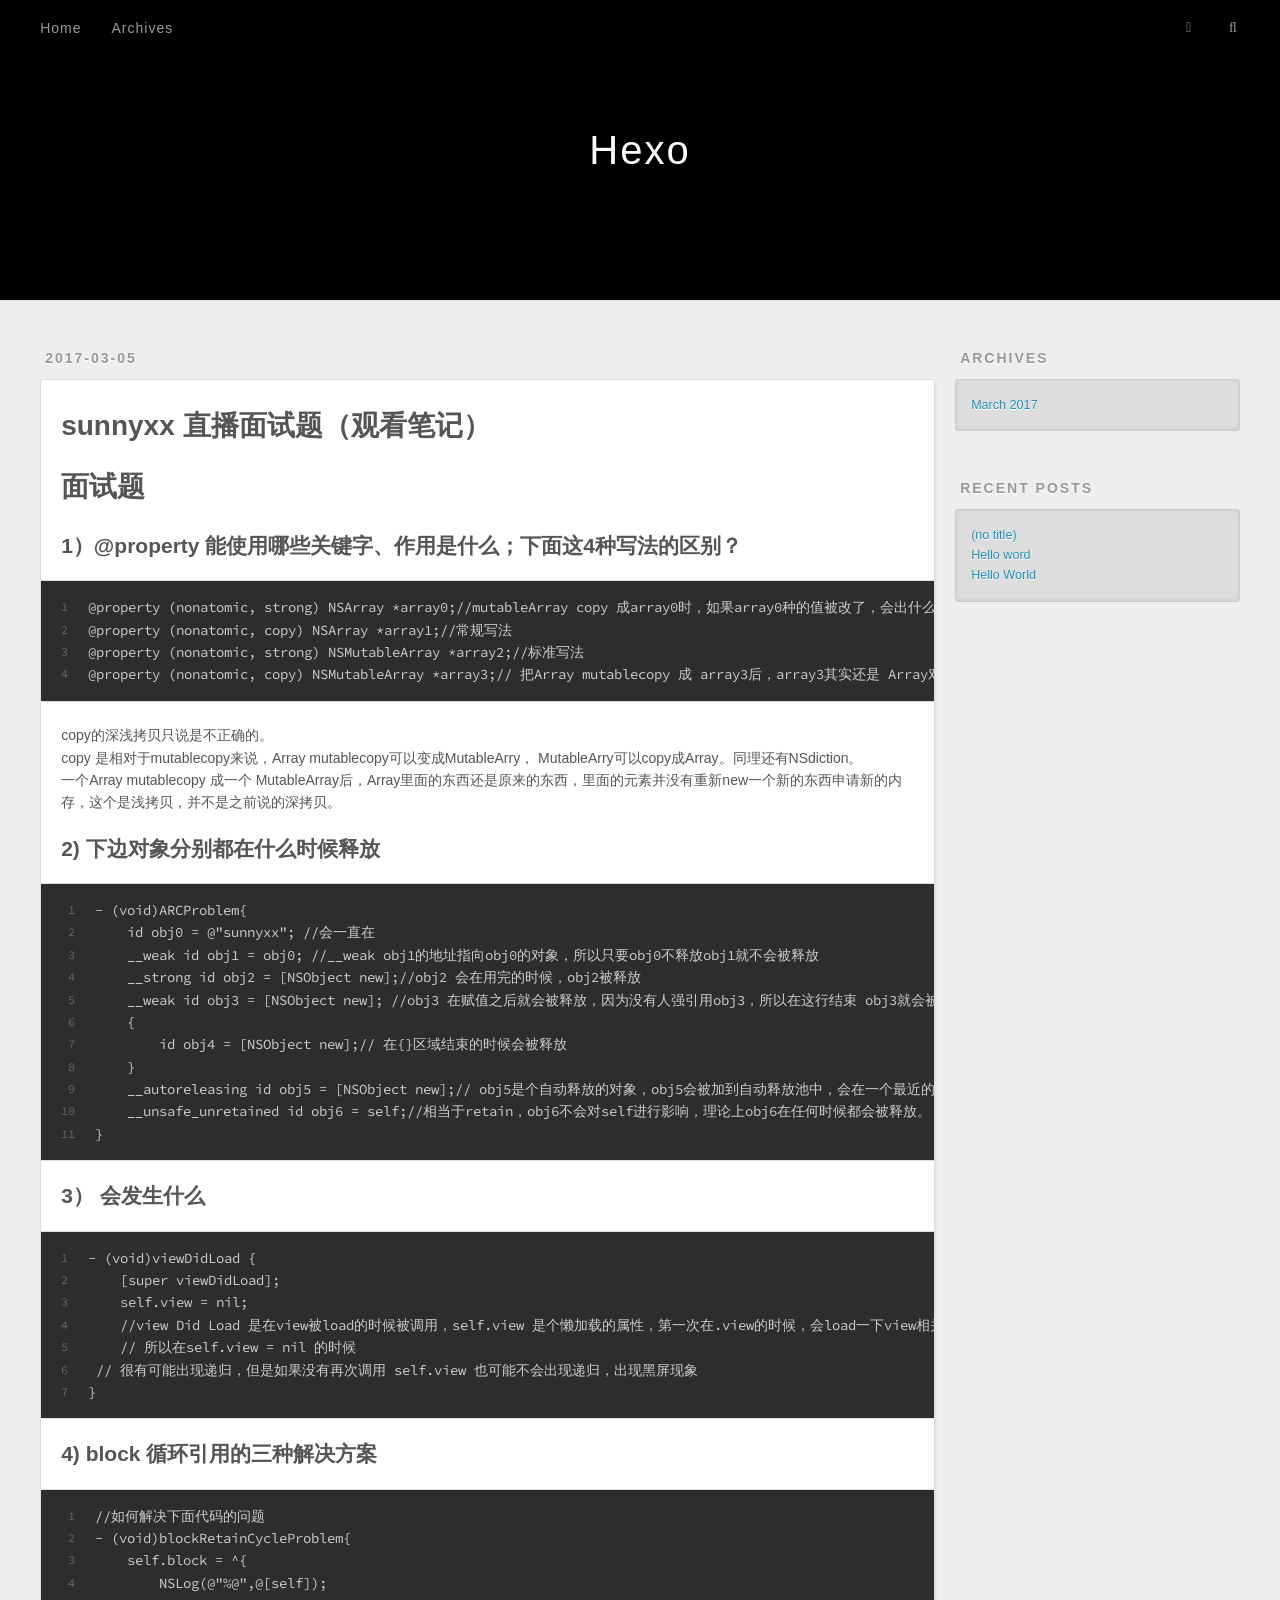
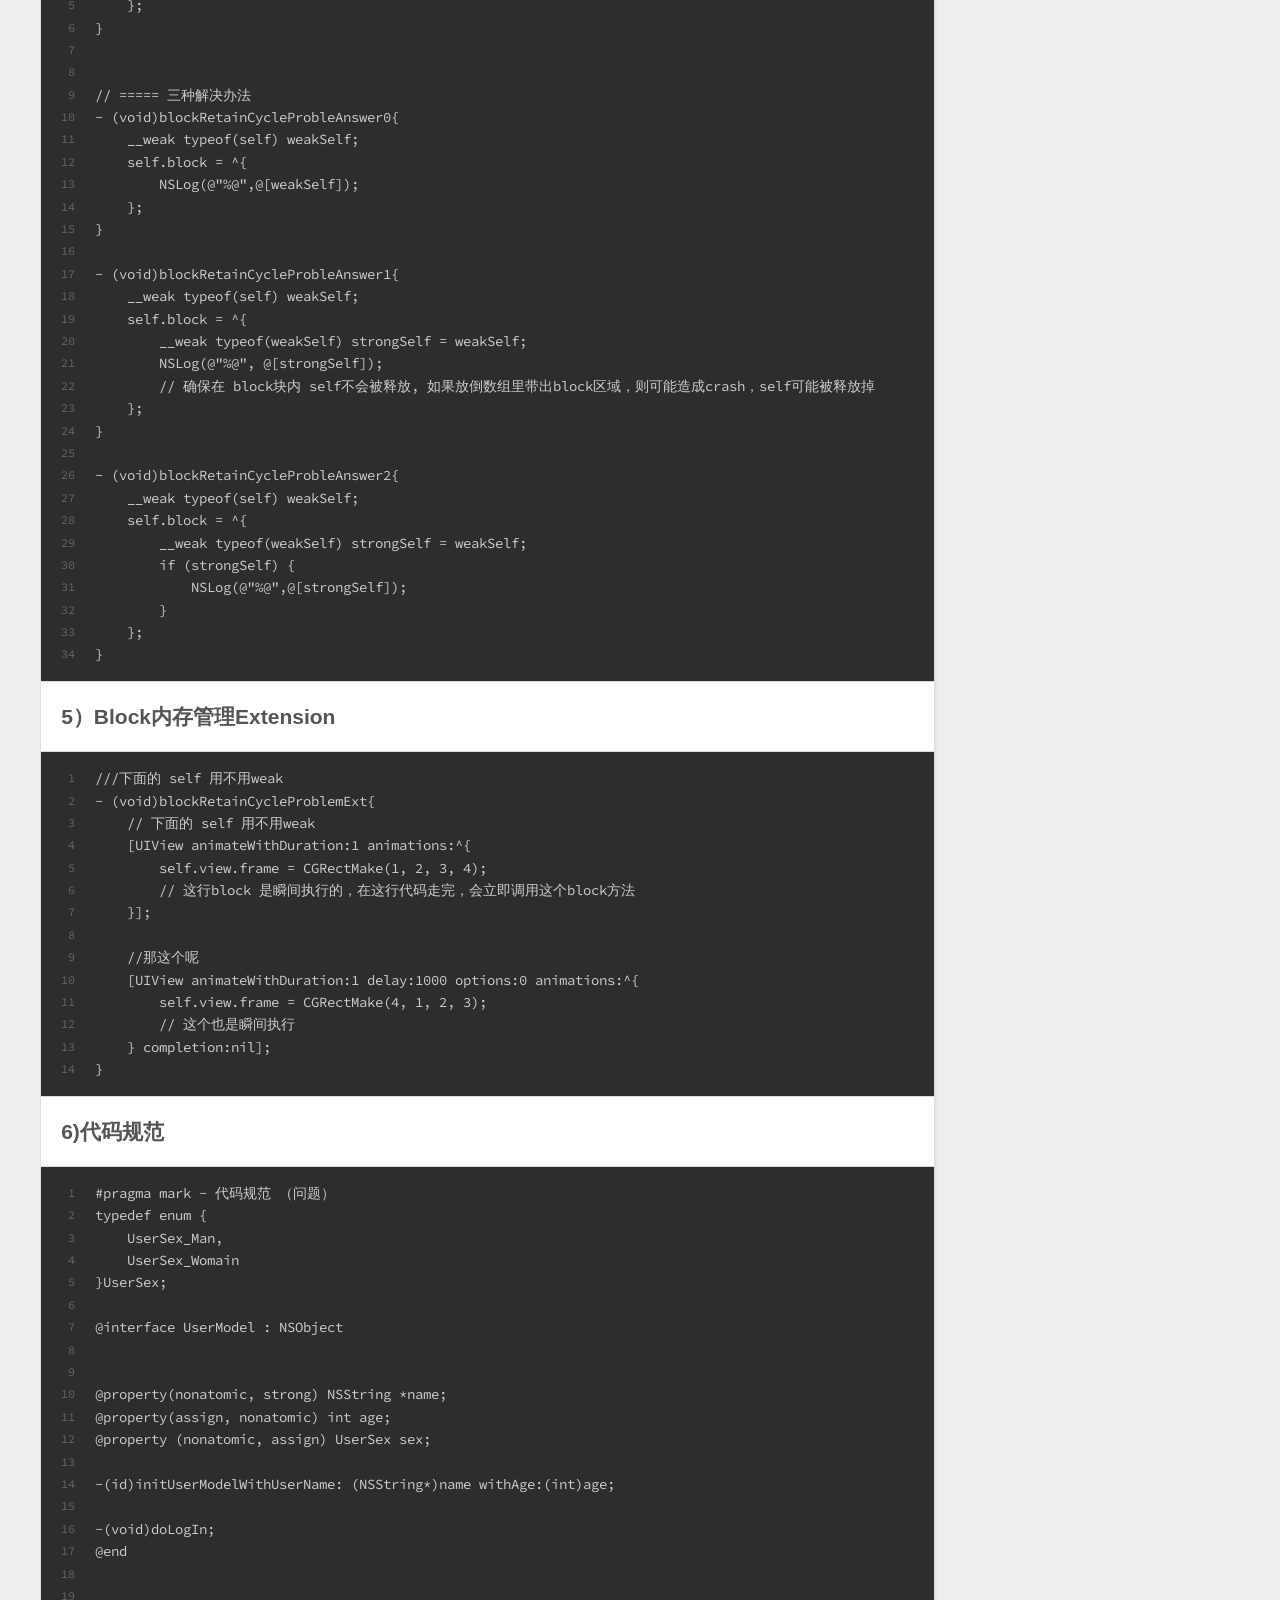
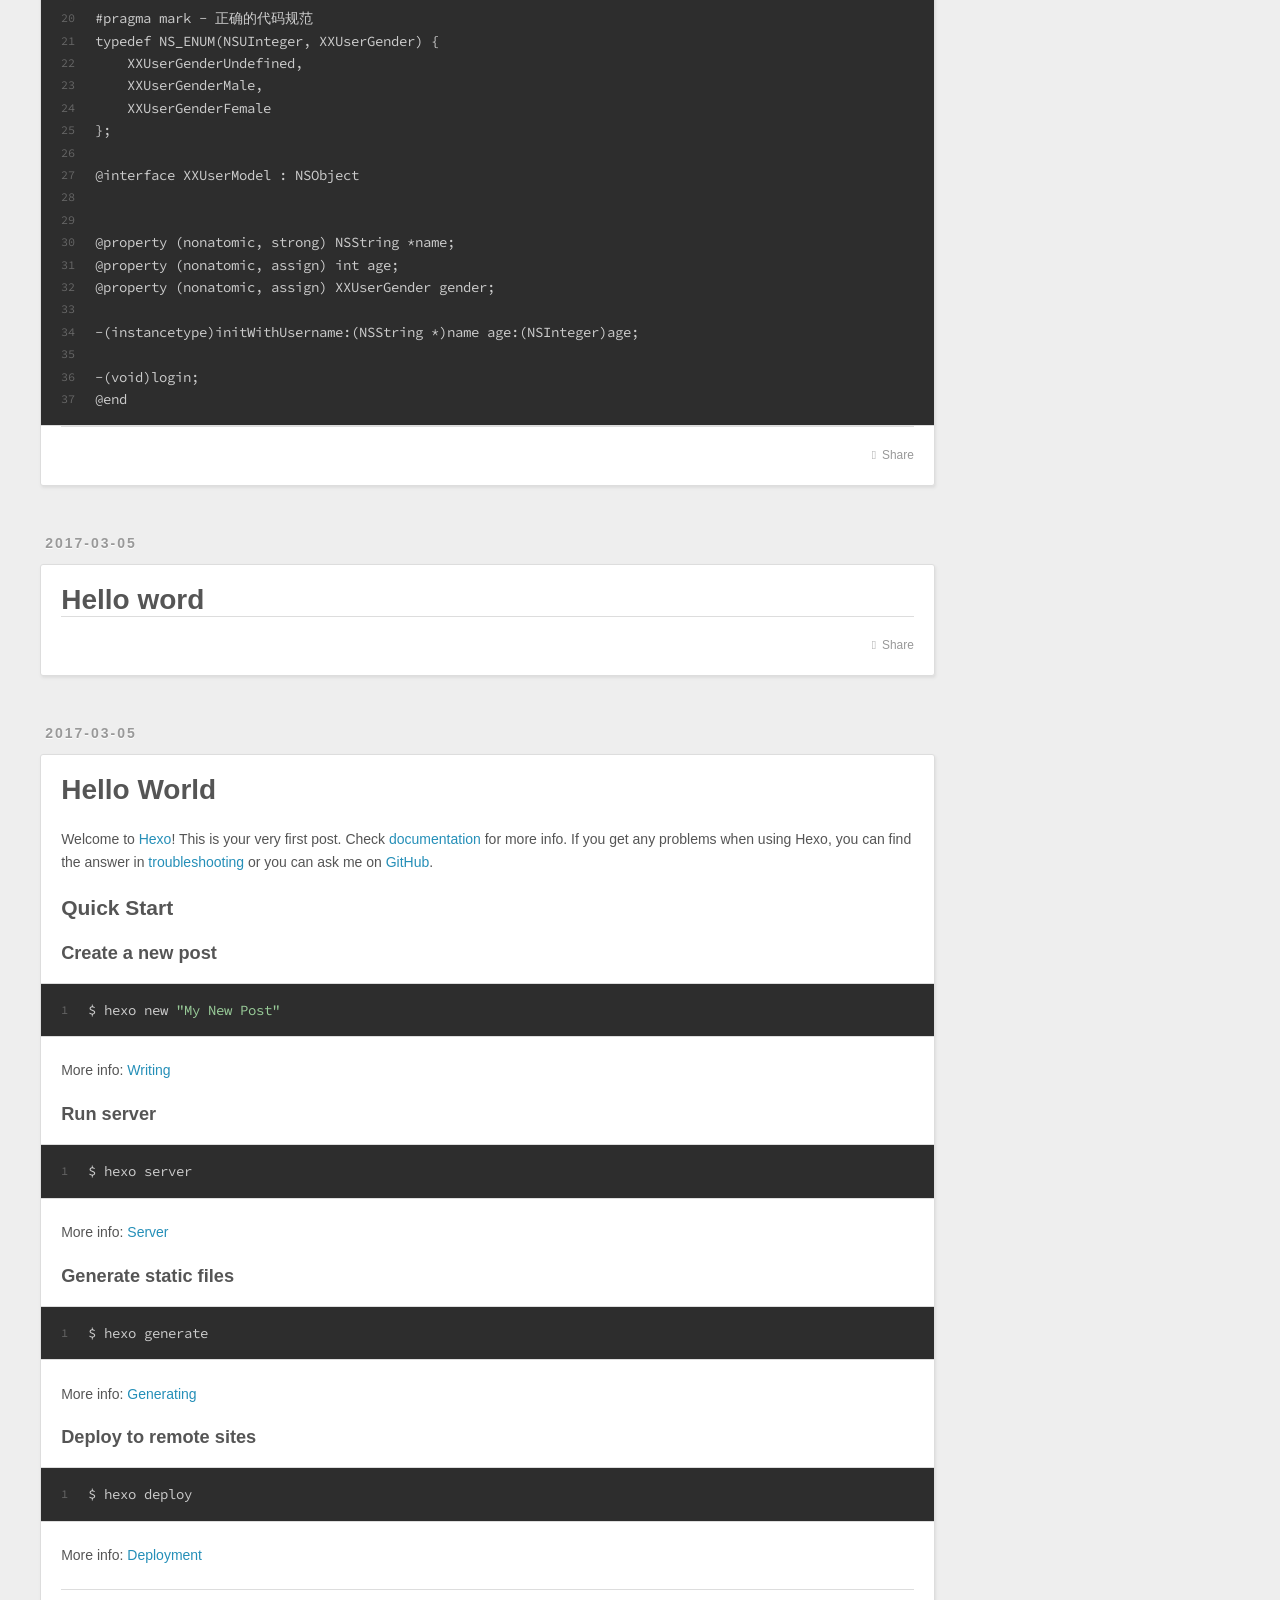
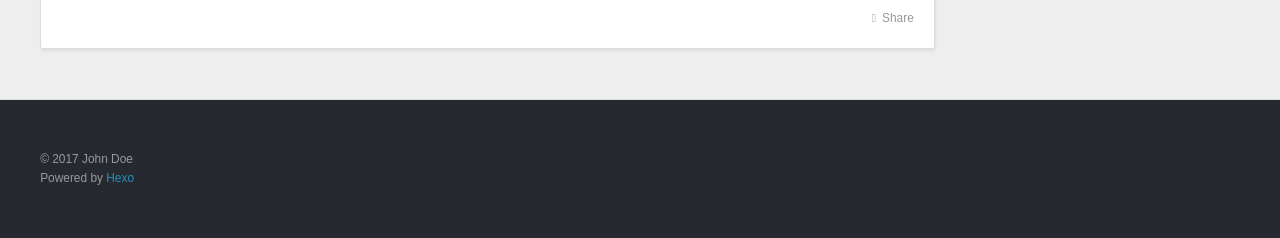
==== index.html @ 3d2cdc08 "Site updated: 2017-03-05 16:49:18" ====
<!DOCTYPE html>
<html>
<head>
  <meta charset="utf-8">
  
  <title>Hexo</title>
  <meta name="viewport" content="width=device-width, initial-scale=1, maximum-scale=1">
  <meta property="og:type" content="website">
<meta property="og:title" content="Hexo">
<meta property="og:url" content="http://yoursite.com/index.html">
<meta property="og:site_name" content="Hexo">
<meta name="twitter:card" content="summary">
<meta name="twitter:title" content="Hexo">
  
    <link rel="alternate" href="/atom.xml" title="Hexo" type="application/atom+xml">
  
  
    <link rel="icon" href="/favicon.png">
  
  
    <link href="//fonts.googleapis.com/css?family=Source+Code+Pro" rel="stylesheet" type="text/css">
  
  <link rel="stylesheet" href="/css/style.css">
  

</head>

<body>
  <div id="container">
    <div id="wrap">
      <header id="header">
  <div id="banner"></div>
  <div id="header-outer" class="outer">
    <div id="header-title" class="inner">
      <h1 id="logo-wrap">
        <a href="/" id="logo">Hexo</a>
      </h1>
      
    </div>
    <div id="header-inner" class="inner">
      <nav id="main-nav">
        <a id="main-nav-toggle" class="nav-icon"></a>
        
          <a class="main-nav-link" href="/">Home</a>
        
          <a class="main-nav-link" href="/archives">Archives</a>
        
      </nav>
      <nav id="sub-nav">
        
          <a id="nav-rss-link" class="nav-icon" href="/atom.xml" title="RSS Feed"></a>
        
        <a id="nav-search-btn" class="nav-icon" title="Search"></a>
      </nav>
      <div id="search-form-wrap">
        <form action="//google.com/search" method="get" accept-charset="UTF-8" class="search-form"><input type="search" name="q" results="0" class="search-form-input" placeholder="Search"><button type="submit" class="search-form-submit">&#xF002;</button><input type="hidden" name="sitesearch" value="http://yoursite.com"></form>
      </div>
    </div>
  </div>
</header>
      <div class="outer">
        <section id="main">
  
    <article id="post-Welcome-DomboBlog" class="article article-type-post" itemscope itemprop="blogPost">
  <div class="article-meta">
    <a href="/2017/03/05/Welcome-DomboBlog/" class="article-date">
  <time datetime="2017-03-05T06:29:54.000Z" itemprop="datePublished">2017-03-05</time>
</a>
    
  </div>
  <div class="article-inner">
    
    
    <div class="article-entry" itemprop="articleBody">
      
        <h1 id="sunnyxx-直播面试题（观看笔记）"><a href="#sunnyxx-直播面试题（观看笔记）" class="headerlink" title="sunnyxx 直播面试题（观看笔记）"></a>sunnyxx 直播面试题（观看笔记）</h1><h1 id="面试题"><a href="#面试题" class="headerlink" title="面试题"></a>面试题</h1><h2 id="1）-property-能使用哪些关键字、作用是什么；下面这4种写法的区别？"><a href="#1）-property-能使用哪些关键字、作用是什么；下面这4种写法的区别？" class="headerlink" title="1）@property 能使用哪些关键字、作用是什么；下面这4种写法的区别？"></a>1）@property 能使用哪些关键字、作用是什么；下面这4种写法的区别？</h2><figure class="highlight plain"><table><tr><td class="gutter"><pre><div class="line">1</div><div class="line">2</div><div class="line">3</div><div class="line">4</div></pre></td><td class="code"><pre><div class="line">@property (nonatomic, strong) NSArray *array0;//mutableArray copy 成array0时，如果array0种的值被改了，会出什么问题呢</div><div class="line">@property (nonatomic, copy) NSArray *array1;//常规写法</div><div class="line">@property (nonatomic, strong) NSMutableArray *array2;//标准写法</div><div class="line">@property (nonatomic, copy) NSMutableArray *array3;// 把Array mutablecopy 成 array3后，array3其实还是 Array对象，如果向其中插入对象的话，则会造成crash</div></pre></td></tr></table></figure>
<p>copy的深浅拷贝只说是不正确的。<br> copy 是相对于mutablecopy来说，Array mutablecopy可以变成MutableArry，  MutableArry可以copy成Array。同理还有NSdiction。<br> 一个Array mutablecopy 成一个 MutableArray后，Array里面的东西还是原来的东西，里面的元素并没有重新new一个新的东西申请新的内存，这个是浅拷贝，并不是之前说的深拷贝。</p>
<h2 id="2-下边对象分别都在什么时候释放"><a href="#2-下边对象分别都在什么时候释放" class="headerlink" title="2) 下边对象分别都在什么时候释放"></a>2) 下边对象分别都在什么时候释放</h2><figure class="highlight plain"><table><tr><td class="gutter"><pre><div class="line">1</div><div class="line">2</div><div class="line">3</div><div class="line">4</div><div class="line">5</div><div class="line">6</div><div class="line">7</div><div class="line">8</div><div class="line">9</div><div class="line">10</div><div class="line">11</div></pre></td><td class="code"><pre><div class="line">- (void)ARCProblem&#123;</div><div class="line">    id obj0 = @&quot;sunnyxx&quot;; //会一直在</div><div class="line">    __weak id obj1 = obj0; //__weak obj1的地址指向obj0的对象，所以只要obj0不释放obj1就不会被释放</div><div class="line">    __strong id obj2 = [NSObject new];//obj2 会在用完的时候，obj2被释放</div><div class="line">    __weak id obj3 = [NSObject new]; //obj3 在赋值之后就会被释放，因为没有人强引用obj3，所以在这行结束 obj3就会被释放</div><div class="line">    &#123;</div><div class="line">        id obj4 = [NSObject new];// 在&#123;&#125;区域结束的时候会被释放</div><div class="line">    &#125;</div><div class="line">    __autoreleasing id obj5 = [NSObject new];// obj5是个自动释放的对象，obj5会被加到自动释放池中，会在一个最近的自动释放池中被释放，如果是ARC外面有个autoreleasPool 则会在那个时候被释放，如果是在viewdidload中，则会在runloop的autoreleasPool中释放。</div><div class="line">    __unsafe_unretained id obj6 = self;//相当于retain，obj6不会对self进行影响，理论上obj6在任何时候都会被释放。 unsafe不保证对象时刻都有，可能随时销毁。</div><div class="line">&#125;</div></pre></td></tr></table></figure>
<h2 id="3）-会发生什么"><a href="#3）-会发生什么" class="headerlink" title="3） 会发生什么"></a>3） 会发生什么</h2><figure class="highlight plain"><table><tr><td class="gutter"><pre><div class="line">1</div><div class="line">2</div><div class="line">3</div><div class="line">4</div><div class="line">5</div><div class="line">6</div><div class="line">7</div></pre></td><td class="code"><pre><div class="line">- (void)viewDidLoad &#123;</div><div class="line">    [super viewDidLoad];</div><div class="line">    self.view = nil;</div><div class="line">    //view Did Load 是在view被load的时候被调用，self.view 是个懒加载的属性，第一次在.view的时候，会load一下view相关方法，在加载完成后悔通知VC执行viewDidLoad方法</div><div class="line">    // 所以在self.view = nil 的时候</div><div class="line"> // 很有可能出现递归，但是如果没有再次调用 self.view 也可能不会出现递归，出现黑屏现象</div><div class="line">&#125;</div></pre></td></tr></table></figure>
<h2 id="4-block-循环引用的三种解决方案"><a href="#4-block-循环引用的三种解决方案" class="headerlink" title="4) block 循环引用的三种解决方案"></a>4) block 循环引用的三种解决方案</h2><figure class="highlight plain"><table><tr><td class="gutter"><pre><div class="line">1</div><div class="line">2</div><div class="line">3</div><div class="line">4</div><div class="line">5</div><div class="line">6</div><div class="line">7</div><div class="line">8</div><div class="line">9</div><div class="line">10</div><div class="line">11</div><div class="line">12</div><div class="line">13</div><div class="line">14</div><div class="line">15</div><div class="line">16</div><div class="line">17</div><div class="line">18</div><div class="line">19</div><div class="line">20</div><div class="line">21</div><div class="line">22</div><div class="line">23</div><div class="line">24</div><div class="line">25</div><div class="line">26</div><div class="line">27</div><div class="line">28</div><div class="line">29</div><div class="line">30</div><div class="line">31</div><div class="line">32</div><div class="line">33</div><div class="line">34</div></pre></td><td class="code"><pre><div class="line">//如何解决下面代码的问题</div><div class="line">- (void)blockRetainCycleProblem&#123;</div><div class="line">    self.block = ^&#123;</div><div class="line">        NSLog(@&quot;%@&quot;,@[self]);</div><div class="line">    &#125;;</div><div class="line">&#125;</div><div class="line"></div><div class="line"></div><div class="line">// ===== 三种解决办法</div><div class="line">- (void)blockRetainCycleProbleAnswer0&#123;</div><div class="line">    __weak typeof(self) weakSelf;</div><div class="line">    self.block = ^&#123;</div><div class="line">        NSLog(@&quot;%@&quot;,@[weakSelf]);</div><div class="line">    &#125;;</div><div class="line">&#125;</div><div class="line"></div><div class="line">- (void)blockRetainCycleProbleAnswer1&#123;</div><div class="line">    __weak typeof(self) weakSelf;</div><div class="line">    self.block = ^&#123;</div><div class="line">        __weak typeof(weakSelf) strongSelf = weakSelf;</div><div class="line">        NSLog(@&quot;%@&quot;, @[strongSelf]);</div><div class="line">        // 确保在 block块内 self不会被释放, 如果放倒数组里带出block区域，则可能造成crash，self可能被释放掉</div><div class="line">    &#125;;</div><div class="line">&#125;</div><div class="line"></div><div class="line">- (void)blockRetainCycleProbleAnswer2&#123;</div><div class="line">    __weak typeof(self) weakSelf;</div><div class="line">    self.block = ^&#123;</div><div class="line">        __weak typeof(weakSelf) strongSelf = weakSelf;</div><div class="line">        if (strongSelf) &#123;</div><div class="line">            NSLog(@&quot;%@&quot;,@[strongSelf]);</div><div class="line">        &#125;</div><div class="line">    &#125;;</div><div class="line">&#125;</div></pre></td></tr></table></figure>
<h2 id="5）Block内存管理Extension"><a href="#5）Block内存管理Extension" class="headerlink" title="5）Block内存管理Extension"></a>5）Block内存管理Extension</h2><figure class="highlight plain"><table><tr><td class="gutter"><pre><div class="line">1</div><div class="line">2</div><div class="line">3</div><div class="line">4</div><div class="line">5</div><div class="line">6</div><div class="line">7</div><div class="line">8</div><div class="line">9</div><div class="line">10</div><div class="line">11</div><div class="line">12</div><div class="line">13</div><div class="line">14</div></pre></td><td class="code"><pre><div class="line">///下面的 self 用不用weak</div><div class="line">- (void)blockRetainCycleProblemExt&#123;</div><div class="line">    // 下面的 self 用不用weak</div><div class="line">    [UIView animateWithDuration:1 animations:^&#123;</div><div class="line">        self.view.frame = CGRectMake(1, 2, 3, 4);</div><div class="line">        // 这行block 是瞬间执行的，在这行代码走完，会立即调用这个block方法</div><div class="line">    &#125;];</div><div class="line">    </div><div class="line">    //那这个呢</div><div class="line">    [UIView animateWithDuration:1 delay:1000 options:0 animations:^&#123;</div><div class="line">        self.view.frame = CGRectMake(4, 1, 2, 3);</div><div class="line">        // 这个也是瞬间执行</div><div class="line">    &#125; completion:nil];</div><div class="line">&#125;</div></pre></td></tr></table></figure>
<h2 id="6-代码规范"><a href="#6-代码规范" class="headerlink" title="6)代码规范"></a>6)代码规范</h2><figure class="highlight plain"><table><tr><td class="gutter"><pre><div class="line">1</div><div class="line">2</div><div class="line">3</div><div class="line">4</div><div class="line">5</div><div class="line">6</div><div class="line">7</div><div class="line">8</div><div class="line">9</div><div class="line">10</div><div class="line">11</div><div class="line">12</div><div class="line">13</div><div class="line">14</div><div class="line">15</div><div class="line">16</div><div class="line">17</div><div class="line">18</div><div class="line">19</div><div class="line">20</div><div class="line">21</div><div class="line">22</div><div class="line">23</div><div class="line">24</div><div class="line">25</div><div class="line">26</div><div class="line">27</div><div class="line">28</div><div class="line">29</div><div class="line">30</div><div class="line">31</div><div class="line">32</div><div class="line">33</div><div class="line">34</div><div class="line">35</div><div class="line">36</div><div class="line">37</div></pre></td><td class="code"><pre><div class="line">#pragma mark - 代码规范 （问题）</div><div class="line">typedef enum &#123;</div><div class="line">    UserSex_Man,</div><div class="line">    UserSex_Womain</div><div class="line">&#125;UserSex;</div><div class="line"></div><div class="line">@interface UserModel : NSObject</div><div class="line"></div><div class="line"></div><div class="line">@property(nonatomic, strong) NSString *name;</div><div class="line">@property(assign, nonatomic) int age;</div><div class="line">@property (nonatomic, assign) UserSex sex;</div><div class="line"></div><div class="line">-(id)initUserModelWithUserName: (NSString*)name withAge:(int)age;</div><div class="line"></div><div class="line">-(void)doLogIn;</div><div class="line">@end</div><div class="line"></div><div class="line"></div><div class="line">#pragma mark - 正确的代码规范</div><div class="line">typedef NS_ENUM(NSUInteger, XXUserGender) &#123;</div><div class="line">    XXUserGenderUndefined,</div><div class="line">    XXUserGenderMale,</div><div class="line">    XXUserGenderFemale</div><div class="line">&#125;;</div><div class="line"></div><div class="line">@interface XXUserModel : NSObject</div><div class="line"></div><div class="line"></div><div class="line">@property (nonatomic, strong) NSString *name;</div><div class="line">@property (nonatomic, assign) int age;</div><div class="line">@property (nonatomic, assign) XXUserGender gender;</div><div class="line"></div><div class="line">-(instancetype)initWithUsername:(NSString *)name age:(NSInteger)age;</div><div class="line"></div><div class="line">-(void)login;</div><div class="line">@end</div></pre></td></tr></table></figure>

      
    </div>
    <footer class="article-footer">
      <a data-url="http://yoursite.com/2017/03/05/Welcome-DomboBlog/" data-id="cizwfryzl0002v96dbo7vzxjb" class="article-share-link">Share</a>
      
      
    </footer>
  </div>
  
</article>


  
    <article id="post-Hello-word" class="article article-type-post" itemscope itemprop="blogPost">
  <div class="article-meta">
    <a href="/2017/03/05/Hello-word/" class="article-date">
  <time datetime="2017-03-05T06:20:12.000Z" itemprop="datePublished">2017-03-05</time>
</a>
    
  </div>
  <div class="article-inner">
    
    
      <header class="article-header">
        
  
    <h1 itemprop="name">
      <a class="article-title" href="/2017/03/05/Hello-word/">Hello word</a>
    </h1>
  

      </header>
    
    <div class="article-entry" itemprop="articleBody">
      
        
      
    </div>
    <footer class="article-footer">
      <a data-url="http://yoursite.com/2017/03/05/Hello-word/" data-id="cizwfryzi0001v96d3tg9muoa" class="article-share-link">Share</a>
      
      
    </footer>
  </div>
  
</article>


  
    <article id="post-hello-world" class="article article-type-post" itemscope itemprop="blogPost">
  <div class="article-meta">
    <a href="/2017/03/05/hello-world/" class="article-date">
  <time datetime="2017-03-05T06:11:31.000Z" itemprop="datePublished">2017-03-05</time>
</a>
    
  </div>
  <div class="article-inner">
    
    
      <header class="article-header">
        
  
    <h1 itemprop="name">
      <a class="article-title" href="/2017/03/05/hello-world/">Hello World</a>
    </h1>
  

      </header>
    
    <div class="article-entry" itemprop="articleBody">
      
        <p>Welcome to <a href="https://hexo.io/" target="_blank" rel="external">Hexo</a>! This is your very first post. Check <a href="https://hexo.io/docs/" target="_blank" rel="external">documentation</a> for more info. If you get any problems when using Hexo, you can find the answer in <a href="https://hexo.io/docs/troubleshooting.html" target="_blank" rel="external">troubleshooting</a> or you can ask me on <a href="https://github.com/hexojs/hexo/issues" target="_blank" rel="external">GitHub</a>.</p>
<h2 id="Quick-Start"><a href="#Quick-Start" class="headerlink" title="Quick Start"></a>Quick Start</h2><h3 id="Create-a-new-post"><a href="#Create-a-new-post" class="headerlink" title="Create a new post"></a>Create a new post</h3><figure class="highlight bash"><table><tr><td class="gutter"><pre><div class="line">1</div></pre></td><td class="code"><pre><div class="line">$ hexo new <span class="string">"My New Post"</span></div></pre></td></tr></table></figure>
<p>More info: <a href="https://hexo.io/docs/writing.html" target="_blank" rel="external">Writing</a></p>
<h3 id="Run-server"><a href="#Run-server" class="headerlink" title="Run server"></a>Run server</h3><figure class="highlight bash"><table><tr><td class="gutter"><pre><div class="line">1</div></pre></td><td class="code"><pre><div class="line">$ hexo server</div></pre></td></tr></table></figure>
<p>More info: <a href="https://hexo.io/docs/server.html" target="_blank" rel="external">Server</a></p>
<h3 id="Generate-static-files"><a href="#Generate-static-files" class="headerlink" title="Generate static files"></a>Generate static files</h3><figure class="highlight bash"><table><tr><td class="gutter"><pre><div class="line">1</div></pre></td><td class="code"><pre><div class="line">$ hexo generate</div></pre></td></tr></table></figure>
<p>More info: <a href="https://hexo.io/docs/generating.html" target="_blank" rel="external">Generating</a></p>
<h3 id="Deploy-to-remote-sites"><a href="#Deploy-to-remote-sites" class="headerlink" title="Deploy to remote sites"></a>Deploy to remote sites</h3><figure class="highlight bash"><table><tr><td class="gutter"><pre><div class="line">1</div></pre></td><td class="code"><pre><div class="line">$ hexo deploy</div></pre></td></tr></table></figure>
<p>More info: <a href="https://hexo.io/docs/deployment.html" target="_blank" rel="external">Deployment</a></p>

      
    </div>
    <footer class="article-footer">
      <a data-url="http://yoursite.com/2017/03/05/hello-world/" data-id="cizwfryzd0000v96d34dns80p" class="article-share-link">Share</a>
      
      
    </footer>
  </div>
  
</article>


  

</section>
        
          <aside id="sidebar">
  
    

  
    

  
    
  
    
  <div class="widget-wrap">
    <h3 class="widget-title">Archives</h3>
    <div class="widget">
      <ul class="archive-list"><li class="archive-list-item"><a class="archive-list-link" href="/archives/2017/03/">March 2017</a></li></ul>
    </div>
  </div>


  
    
  <div class="widget-wrap">
    <h3 class="widget-title">Recent Posts</h3>
    <div class="widget">
      <ul>
        
          <li>
            <a href="/2017/03/05/Welcome-DomboBlog/">(no title)</a>
          </li>
        
          <li>
            <a href="/2017/03/05/Hello-word/">Hello word</a>
          </li>
        
          <li>
            <a href="/2017/03/05/hello-world/">Hello World</a>
          </li>
        
      </ul>
    </div>
  </div>

  
</aside>
        
      </div>
      <footer id="footer">
  
  <div class="outer">
    <div id="footer-info" class="inner">
      &copy; 2017 John Doe<br>
      Powered by <a href="http://hexo.io/" target="_blank">Hexo</a>
    </div>
  </div>
</footer>
    </div>
    <nav id="mobile-nav">
  
    <a href="/" class="mobile-nav-link">Home</a>
  
    <a href="/archives" class="mobile-nav-link">Archives</a>
  
</nav>
    

<script src="//ajax.googleapis.com/ajax/libs/jquery/2.0.3/jquery.min.js"></script>


  <link rel="stylesheet" href="/fancybox/jquery.fancybox.css">
  <script src="/fancybox/jquery.fancybox.pack.js"></script>


<script src="/js/script.js"></script>

  </div>
</body>
</html>
---- css/style.css ----
body {
  width: 100%;
}
body:before,
body:after {
  content: "";
  display: table;
}
body:after {
  clear: both;
}
html,
body,
div,
span,
applet,
object,
iframe,
h1,
h2,
h3,
h4,
h5,
h6,
p,
blockquote,
pre,
a,
abbr,
acronym,
address,
big,
cite,
code,
del,
dfn,
em,
img,
ins,
kbd,
q,
s,
samp,
small,
strike,
strong,
sub,
sup,
tt,
var,
dl,
dt,
dd,
ol,
ul,
li,
fieldset,
form,
label,
legend,
table,
caption,
tbody,
tfoot,
thead,
tr,
th,
td {
  margin: 0;
  padding: 0;
  border: 0;
  outline: 0;
  font-weight: inherit;
  font-style: inherit;
  font-family: inherit;
  font-size: 100%;
  vertical-align: baseline;
}
body {
  line-height: 1;
  color: #000;
  background: #fff;
}
ol,
ul {
  list-style: none;
}
table {
  border-collapse: separate;
  border-spacing: 0;
  vertical-align: middle;
}
caption,
th,
td {
  text-align: left;
  font-weight: normal;
  vertical-align: middle;
}
a img {
  border: none;
}
input,
button {
  margin: 0;
  padding: 0;
}
input::-moz-focus-inner,
button::-moz-focus-inner {
  border: 0;
  padding: 0;
}
@font-face {
  font-family: FontAwesome;
  font-style: normal;
  font-weight: normal;
  src: url("fonts/fontawesome-webfont.eot?v=#4.0.3");
  src: url("fonts/fontawesome-webfont.eot?#iefix&v=#4.0.3") format("embedded-opentype"), url("fonts/fontawesome-webfont.woff?v=#4.0.3") format("woff"), url("fonts/fontawesome-webfont.ttf?v=#4.0.3") format("truetype"), url("fonts/fontawesome-webfont.svg#fontawesomeregular?v=#4.0.3") format("svg");
}
html,
body,
#container {
  height: 100%;
}
body {
  background: #eee;
  font: 14px "Helvetica Neue", Helvetica, Arial, sans-serif;
  -webkit-text-size-adjust: 100%;
}
.outer {
  max-width: 1220px;
  margin: 0 auto;
  padding: 0 20px;
}
.outer:before,
.outer:after {
  content: "";
  display: table;
}
.outer:after {
  clear: both;
}
.inner {
  display: inline;
  float: left;
  width: 98.33333333333333%;
  margin: 0 0.833333333333333%;
}
.left,
.alignleft {
  float: left;
}
.right,
.alignright {
  float: right;
}
.clear {
  clear: both;
}
#container {
  position: relative;
}
.mobile-nav-on {
  overflow: hidden;
}
#wrap {
  height: 100%;
  width: 100%;
  position: absolute;
  top: 0;
  left: 0;
  -webkit-transition: 0.2s ease-out;
  -moz-transition: 0.2s ease-out;
  -ms-transition: 0.2s ease-out;
  transition: 0.2s ease-out;
  z-index: 1;
  background: #eee;
}
.mobile-nav-on #wrap {
  left: 280px;
}
@media screen and (min-width: 768px) {
  #main {
    display: inline;
    float: left;
    width: 73.33333333333333%;
    margin: 0 0.833333333333333%;
  }
}
.article-date,
.article-category-link,
.archive-year,
.widget-title {
  text-decoration: none;
  text-transform: uppercase;
  letter-spacing: 2px;
  color: #999;
  margin-bottom: 1em;
  margin-left: 5px;
  line-height: 1em;
  text-shadow: 0 1px #fff;
  font-weight: bold;
}
.article-inner,
.archive-article-inner {
  background: #fff;
  -webkit-box-shadow: 1px 2px 3px #ddd;
  box-shadow: 1px 2px 3px #ddd;
  border: 1px solid #ddd;
  border-radius: 3px;
}
.article-entry h1,
.widget h1 {
  font-size: 2em;
}
.article-entry h2,
.widget h2 {
  font-size: 1.5em;
}
.article-entry h3,
.widget h3 {
  font-size: 1.3em;
}
.article-entry h4,
.widget h4 {
  font-size: 1.2em;
}
.article-entry h5,
.widget h5 {
  font-size: 1em;
}
.article-entry h6,
.widget h6 {
  font-size: 1em;
  color: #999;
}
.article-entry hr,
.widget hr {
  border: 1px dashed #ddd;
}
.article-entry strong,
.widget strong {
  font-weight: bold;
}
.article-entry em,
.widget em,
.article-entry cite,
.widget cite {
  font-style: italic;
}
.article-entry sup,
.widget sup,
.article-entry sub,
.widget sub {
  font-size: 0.75em;
  line-height: 0;
  position: relative;
  vertical-align: baseline;
}
.article-entry sup,
.widget sup {
  top: -0.5em;
}
.article-entry sub,
.widget sub {
  bottom: -0.2em;
}
.article-entry small,
.widget small {
  font-size: 0.85em;
}
.article-entry acronym,
.widget acronym,
.article-entry abbr,
.widget abbr {
  border-bottom: 1px dotted;
}
.article-entry ul,
.widget ul,
.article-entry ol,
.widget ol,
.article-entry dl,
.widget dl {
  margin: 0 20px;
  line-height: 1.6em;
}
.article-entry ul ul,
.widget ul ul,
.article-entry ol ul,
.widget ol ul,
.article-entry ul ol,
.widget ul ol,
.article-entry ol ol,
.widget ol ol {
  margin-top: 0;
  margin-bottom: 0;
}
.article-entry ul,
.widget ul {
  list-style: disc;
}
.article-entry ol,
.widget ol {
  list-style: decimal;
}
.article-entry dt,
.widget dt {
  font-weight: bold;
}
#header {
  height: 300px;
  position: relative;
  border-bottom: 1px solid #ddd;
}
#header:before,
#header:after {
  content: "";
  position: absolute;
  left: 0;
  right: 0;
  height: 40px;
}
#header:before {
  top: 0;
  background: -webkit-linear-gradient(rgba(0,0,0,0.2), transparent);
  background: -moz-linear-gradient(rgba(0,0,0,0.2), transparent);
  background: -ms-linear-gradient(rgba(0,0,0,0.2), transparent);
  background: linear-gradient(rgba(0,0,0,0.2), transparent);
}
#header:after {
  bottom: 0;
  background: -webkit-linear-gradient(transparent, rgba(0,0,0,0.2));
  background: -moz-linear-gradient(transparent, rgba(0,0,0,0.2));
  background: -ms-linear-gradient(transparent, rgba(0,0,0,0.2));
  background: linear-gradient(transparent, rgba(0,0,0,0.2));
}
#header-outer {
  height: 100%;
  position: relative;
}
#header-inner {
  position: relative;
  overflow: hidden;
}
#banner {
  position: absolute;
  top: 0;
  left: 0;
  width: 100%;
  height: 100%;
  background: url("images/banner.jpg") center #000;
  -webkit-background-size: cover;
  -moz-background-size: cover;
  background-size: cover;
  z-index: -1;
}
#header-title {
  text-align: center;
  height: 40px;
  position: absolute;
  top: 50%;
  left: 0;
  margin-top: -20px;
}
#logo,
#subtitle {
  text-decoration: none;
  color: #fff;
  font-weight: 300;
  text-shadow: 0 1px 4px rgba(0,0,0,0.3);
}
#logo {
  font-size: 40px;
  line-height: 40px;
  letter-spacing: 2px;
}
#subtitle {
  font-size: 16px;
  line-height: 16px;
  letter-spacing: 1px;
}
#subtitle-wrap {
  margin-top: 16px;
}
#main-nav {
  float: left;
  margin-left: -15px;
}
.nav-icon,
.main-nav-link {
  float: left;
  color: #fff;
  opacity: 0.6;
  text-decoration: none;
  text-shadow: 0 1px rgba(0,0,0,0.2);
  -webkit-transition: opacity 0.2s;
  -moz-transition: opacity 0.2s;
  -ms-transition: opacity 0.2s;
  transition: opacity 0.2s;
  display: block;
  padding: 20px 15px;
}
.nav-icon:hover,
.main-nav-link:hover {
  opacity: 1;
}
.nav-icon {
  font-family: FontAwesome;
  text-align: center;
  font-size: 14px;
  width: 14px;
  height: 14px;
  padding: 20px 15px;
  position: relative;
  cursor: pointer;
}
.main-nav-link {
  font-weight: 300;
  letter-spacing: 1px;
}
@media screen and (max-width: 479px) {
  .main-nav-link {
    display: none;
  }
}
#main-nav-toggle {
  display: none;
}
#main-nav-toggle:before {
  content: "\f0c9";
}
@media screen and (max-width: 479px) {
  #main-nav-toggle {
    display: block;
  }
}
#sub-nav {
  float: right;
  margin-right: -15px;
}
#nav-rss-link:before {
  content: "\f09e";
}
#nav-search-btn:before {
  content: "\f002";
}
#search-form-wrap {
  position: absolute;
  top: 15px;
  width: 150px;
  height: 30px;
  right: -150px;
  opacity: 0;
  -webkit-transition: 0.2s ease-out;
  -moz-transition: 0.2s ease-out;
  -ms-transition: 0.2s ease-out;
  transition: 0.2s ease-out;
}
#search-form-wrap.on {
  opacity: 1;
  right: 0;
}
@media screen and (max-width: 479px) {
  #search-form-wrap {
    width: 100%;
    right: -100%;
  }
}
.search-form {
  position: absolute;
  top: 0;
  left: 0;
  right: 0;
  background: #fff;
  padding: 5px 15px;
  border-radius: 15px;
  -webkit-box-shadow: 0 0 10px rgba(0,0,0,0.3);
  box-shadow: 0 0 10px rgba(0,0,0,0.3);
}
.search-form-input {
  border: none;
  background: none;
  color: #555;
  width: 100%;
  font: 13px "Helvetica Neue", Helvetica, Arial, sans-serif;
  outline: none;
}
.search-form-input::-webkit-search-results-decoration,
.search-form-input::-webkit-search-cancel-button {
  -webkit-appearance: none;
}
.search-form-submit {
  position: absolute;
  top: 50%;
  right: 10px;
  margin-top: -7px;
  font: 13px FontAwesome;
  border: none;
  background: none;
  color: #bbb;
  cursor: pointer;
}
.search-form-submit:hover,
.search-form-submit:focus {
  color: #777;
}
.article {
  margin: 50px 0;
}
.article-inner {
  overflow: hidden;
}
.article-meta:before,
.article-meta:after {
  content: "";
  display: table;
}
.article-meta:after {
  clear: both;
}
.article-date {
  float: left;
}
.article-category {
  float: left;
  line-height: 1em;
  color: #ccc;
  text-shadow: 0 1px #fff;
  margin-left: 8px;
}
.article-category:before {
  content: "\2022";
}
.article-category-link {
  margin: 0 12px 1em;
}
.article-header {
  padding: 20px 20px 0;
}
.article-title {
  text-decoration: none;
  font-size: 2em;
  font-weight: bold;
  color: #555;
  line-height: 1.1em;
  -webkit-transition: color 0.2s;
  -moz-transition: color 0.2s;
  -ms-transition: color 0.2s;
  transition: color 0.2s;
}
a.article-title:hover {
  color: #258fb8;
}
.article-entry {
  color: #555;
  padding: 0 20px;
}
.article-entry:before,
.article-entry:after {
  content: "";
  display: table;
}
.article-entry:after {
  clear: both;
}
.article-entry p,
.article-entry table {
  line-height: 1.6em;
  margin: 1.6em 0;
}
.article-entry h1,
.article-entry h2,
.article-entry h3,
.article-entry h4,
.article-entry h5,
.article-entry h6 {
  font-weight: bold;
}
.article-entry h1,
.article-entry h2,
.article-entry h3,
.article-entry h4,
.article-entry h5,
.article-entry h6 {
  line-height: 1.1em;
  margin: 1.1em 0;
}
.article-entry a {
  color: #258fb8;
  text-decoration: none;
}
.article-entry a:hover {
  text-decoration: underline;
}
.article-entry ul,
.article-entry ol,
.article-entry dl {
  margin-top: 1.6em;
  margin-bottom: 1.6em;
}
.article-entry img,
.article-entry video {
  max-width: 100%;
  height: auto;
  display: block;
  margin: auto;
}
.article-entry iframe {
  border: none;
}
.article-entry table {
  width: 100%;
  border-collapse: collapse;
  border-spacing: 0;
}
.article-entry th {
  font-weight: bold;
  border-bottom: 3px solid #ddd;
  padding-bottom: 0.5em;
}
.article-entry td {
  border-bottom: 1px solid #ddd;
  padding: 10px 0;
}
.article-entry blockquote {
  font-family: Georgia, "Times New Roman", serif;
  font-size: 1.4em;
  margin: 1.6em 20px;
  text-align: center;
}
.article-entry blockquote footer {
  font-size: 14px;
  margin: 1.6em 0;
  font-family: "Helvetica Neue", Helvetica, Arial, sans-serif;
}
.article-entry blockquote footer cite:before {
  content: "—";
  padding: 0 0.5em;
}
.article-entry .pullquote {
  text-align: left;
  width: 45%;
  margin: 0;
}
.article-entry .pullquote.left {
  margin-left: 0.5em;
  margin-right: 1em;
}
.article-entry .pullquote.right {
  margin-right: 0.5em;
  margin-left: 1em;
}
.article-entry .caption {
  color: #999;
  display: block;
  font-size: 0.9em;
  margin-top: 0.5em;
  position: relative;
  text-align: center;
}
.article-entry .video-container {
  position: relative;
  padding-top: 56.25%;
  height: 0;
  overflow: hidden;
}
.article-entry .video-container iframe,
.article-entry .video-container object,
.article-entry .video-container embed {
  position: absolute;
  top: 0;
  left: 0;
  width: 100%;
  height: 100%;
  margin-top: 0;
}
.article-more-link a {
  display: inline-block;
  line-height: 1em;
  padding: 6px 15px;
  border-radius: 15px;
  background: #eee;
  color: #999;
  text-shadow: 0 1px #fff;
  text-decoration: none;
}
.article-more-link a:hover {
  background: #258fb8;
  color: #fff;
  text-decoration: none;
  text-shadow: 0 1px #1e7293;
}
.article-footer {
  font-size: 0.85em;
  line-height: 1.6em;
  border-top: 1px solid #ddd;
  padding-top: 1.6em;
  margin: 0 20px 20px;
}
.article-footer:before,
.article-footer:after {
  content: "";
  display: table;
}
.article-footer:after {
  clear: both;
}
.article-footer a {
  color: #999;
  text-decoration: none;
}
.article-footer a:hover {
  color: #555;
}
.article-tag-list-item {
  float: left;
  margin-right: 10px;
}
.article-tag-list-link:before {
  content: "#";
}
.article-comment-link {
  float: right;
}
.article-comment-link:before {
  content: "\f075";
  font-family: FontAwesome;
  padding-right: 8px;
}
.article-share-link {
  cursor: pointer;
  float: right;
  margin-left: 20px;
}
.article-share-link:before {
  content: "\f064";
  font-family: FontAwesome;
  padding-right: 6px;
}
#article-nav {
  position: relative;
}
#article-nav:before,
#article-nav:after {
  content: "";
  display: table;
}
#article-nav:after {
  clear: both;
}
@media screen and (min-width: 768px) {
  #article-nav {
    margin: 50px 0;
  }
  #article-nav:before {
    width: 8px;
    height: 8px;
    position: absolute;
    top: 50%;
    left: 50%;
    margin-top: -4px;
    margin-left: -4px;
    content: "";
    border-radius: 50%;
    background: #ddd;
    -webkit-box-shadow: 0 1px 2px #fff;
    box-shadow: 0 1px 2px #fff;
  }
}
.article-nav-link-wrap {
  text-decoration: none;
  text-shadow: 0 1px #fff;
  color: #999;
  -webkit-box-sizing: border-box;
  -moz-box-sizing: border-box;
  box-sizing: border-box;
  margin-top: 50px;
  text-align: center;
  display: block;
}
.article-nav-link-wrap:hover {
  color: #555;
}
@media screen and (min-width: 768px) {
  .article-nav-link-wrap {
    width: 50%;
    margin-top: 0;
  }
}
@media screen and (min-width: 768px) {
  #article-nav-newer {
    float: left;
    text-align: right;
    padding-right: 20px;
  }
}
@media screen and (min-width: 768px) {
  #article-nav-older {
    float: right;
    text-align: left;
    padding-left: 20px;
  }
}
.article-nav-caption {
  text-transform: uppercase;
  letter-spacing: 2px;
  color: #ddd;
  line-height: 1em;
  font-weight: bold;
}
#article-nav-newer .article-nav-caption {
  margin-right: -2px;
}
.article-nav-title {
  font-size: 0.85em;
  line-height: 1.6em;
  margin-top: 0.5em;
}
.article-share-box {
  position: absolute;
  display: none;
  background: #fff;
  -webkit-box-shadow: 1px 2px 10px rgba(0,0,0,0.2);
  box-shadow: 1px 2px 10px rgba(0,0,0,0.2);
  border-radius: 3px;
  margin-left: -145px;
  overflow: hidden;
  z-index: 1;
}
.article-share-box.on {
  display: block;
}
.article-share-input {
  width: 100%;
  background: none;
  -webkit-box-sizing: border-box;
  -moz-box-sizing: border-box;
  box-sizing: border-box;
  font: 14px "Helvetica Neue", Helvetica, Arial, sans-serif;
  padding: 0 15px;
  color: #555;
  outline: none;
  border: 1px solid #ddd;
  border-radius: 3px 3px 0 0;
  height: 36px;
  line-height: 36px;
}
.article-share-links {
  background: #eee;
}
.article-share-links:before,
.article-share-links:after {
  content: "";
  display: table;
}
.article-share-links:after {
  clear: both;
}
.article-share-twitter,
.article-share-facebook,
.article-share-pinterest,
.article-share-google {
  width: 50px;
  height: 36px;
  display: block;
  float: left;
  position: relative;
  color: #999;
  text-shadow: 0 1px #fff;
}
.article-share-twitter:before,
.article-share-facebook:before,
.article-share-pinterest:before,
.article-share-google:before {
  font-size: 20px;
  font-family: FontAwesome;
  width: 20px;
  height: 20px;
  position: absolute;
  top: 50%;
  left: 50%;
  margin-top: -10px;
  margin-left: -10px;
  text-align: center;
}
.article-share-twitter:hover,
.article-share-facebook:hover,
.article-share-pinterest:hover,
.article-share-google:hover {
  color: #fff;
}
.article-share-twitter:before {
  content: "\f099";
}
.article-share-twitter:hover {
  background: #00aced;
  text-shadow: 0 1px #008abe;
}
.article-share-facebook:before {
  content: "\f09a";
}
.article-share-facebook:hover {
  background: #3b5998;
  text-shadow: 0 1px #2f477a;
}
.article-share-pinterest:before {
  content: "\f0d2";
}
.article-share-pinterest:hover {
  background: #cb2027;
  text-shadow: 0 1px #a21a1f;
}
.article-share-google:before {
  content: "\f0d5";
}
.article-share-google:hover {
  background: #dd4b39;
  text-shadow: 0 1px #be3221;
}
.article-gallery {
  background: #000;
  position: relative;
}
.article-gallery-photos {
  position: relative;
  overflow: hidden;
}
.article-gallery-img {
  display: none;
  max-width: 100%;
}
.article-gallery-img:first-child {
  display: block;
}
.article-gallery-img.loaded {
  position: absolute;
  display: block;
}
.article-gallery-img img {
  display: block;
  max-width: 100%;
  margin: 0 auto;
}
#comments {
  background: #fff;
  -webkit-box-shadow: 1px 2px 3px #ddd;
  box-shadow: 1px 2px 3px #ddd;
  padding: 20px;
  border: 1px solid #ddd;
  border-radius: 3px;
  margin: 50px 0;
}
#comments a {
  color: #258fb8;
}
.archives-wrap {
  margin: 50px 0;
}
.archives:before,
.archives:after {
  content: "";
  display: table;
}
.archives:after {
  clear: both;
}
.archive-year-wrap {
  margin-bottom: 1em;
}
.archives {
  -webkit-column-gap: 10px;
  -moz-column-gap: 10px;
  column-gap: 10px;
}
@media screen and (min-width: 480px) and (max-width: 767px) {
  .archives {
    -webkit-column-count: 2;
    -moz-column-count: 2;
    column-count: 2;
  }
}
@media screen and (min-width: 768px) {
  .archives {
    -webkit-column-count: 3;
    -moz-column-count: 3;
    column-count: 3;
  }
}
.archive-article {
  -webkit-column-break-inside: avoid;
  page-break-inside: avoid;
  overflow: hidden;
  break-inside: avoid-column;
}
.archive-article-inner {
  padding: 10px;
  margin-bottom: 15px;
}
.archive-article-title {
  text-decoration: none;
  font-weight: bold;
  color: #555;
  -webkit-transition: color 0.2s;
  -moz-transition: color 0.2s;
  -ms-transition: color 0.2s;
  transition: color 0.2s;
  line-height: 1.6em;
}
.archive-article-title:hover {
  color: #258fb8;
}
.archive-article-footer {
  margin-top: 1em;
}
.archive-article-date {
  color: #999;
  text-decoration: none;
  font-size: 0.85em;
  line-height: 1em;
  margin-bottom: 0.5em;
  display: block;
}
#page-nav {
  margin: 50px auto;
  background: #fff;
  -webkit-box-shadow: 1px 2px 3px #ddd;
  box-shadow: 1px 2px 3px #ddd;
  border: 1px solid #ddd;
  border-radius: 3px;
  text-align: center;
  color: #999;
  overflow: hidden;
}
#page-nav:before,
#page-nav:after {
  content: "";
  display: table;
}
#page-nav:after {
  clear: both;
}
#page-nav a,
#page-nav span {
  padding: 10px 20px;
  line-height: 1;
  height: 2ex;
}
#page-nav a {
  color: #999;
  text-decoration: none;
}
#page-nav a:hover {
  background: #999;
  color: #fff;
}
#page-nav .prev {
  float: left;
}
#page-nav .next {
  float: right;
}
#page-nav .page-number {
  display: inline-block;
}
@media screen and (max-width: 479px) {
  #page-nav .page-number {
    display: none;
  }
}
#page-nav .current {
  color: #555;
  font-weight: bold;
}
#page-nav .space {
  color: #ddd;
}
#footer {
  background: #262a30;
  padding: 50px 0;
  border-top: 1px solid #ddd;
  color: #999;
}
#footer a {
  color: #258fb8;
  text-decoration: none;
}
#footer a:hover {
  text-decoration: underline;
}
#footer-info {
  line-height: 1.6em;
  font-size: 0.85em;
}
.article-entry pre,
.article-entry .highlight {
  background: #2d2d2d;
  margin: 0 -20px;
  padding: 15px 20px;
  border-style: solid;
  border-color: #ddd;
  border-width: 1px 0;
  overflow: auto;
  color: #ccc;
  line-height: 22.400000000000002px;
}
.article-entry .highlight .gutter pre,
.article-entry .gist .gist-file .gist-data .line-numbers {
  color: #666;
  font-size: 0.85em;
}
.article-entry pre,
.article-entry code {
  font-family: "Source Code Pro", Consolas, Monaco, Menlo, Consolas, monospace;
}
.article-entry code {
  background: #eee;
  text-shadow: 0 1px #fff;
  padding: 0 0.3em;
}
.article-entry pre code {
  background: none;
  text-shadow: none;
  padding: 0;
}
.article-entry .highlight pre {
  border: none;
  margin: 0;
  padding: 0;
}
.article-entry .highlight table {
  margin: 0;
  width: auto;
}
.article-entry .highlight td {
  border: none;
  padding: 0;
}
.article-entry .highlight figcaption {
  font-size: 0.85em;
  color: #999;
  line-height: 1em;
  margin-bottom: 1em;
}
.article-entry .highlight figcaption:before,
.article-entry .highlight figcaption:after {
  content: "";
  display: table;
}
.article-entry .highlight figcaption:after {
  clear: both;
}
.article-entry .highlight figcaption a {
  float: right;
}
.article-entry .highlight .gutter pre {
  text-align: right;
  padding-right: 20px;
}
.article-entry .highlight .line {
  height: 22.400000000000002px;
}
.article-entry .highlight .line.marked {
  background: #515151;
}
.article-entry .gist {
  margin: 0 -20px;
  border-style: solid;
  border-color: #ddd;
  border-width: 1px 0;
  background: #2d2d2d;
  padding: 15px 20px 15px 0;
}
.article-entry .gist .gist-file {
  border: none;
  font-family: "Source Code Pro", Consolas, Monaco, Menlo, Consolas, monospace;
  margin: 0;
}
.article-entry .gist .gist-file .gist-data {
  background: none;
  border: none;
}
.article-entry .gist .gist-file .gist-data .line-numbers {
  background: none;
  border: none;
  padding: 0 20px 0 0;
}
.article-entry .gist .gist-file .gist-data .line-data {
  padding: 0 !important;
}
.article-entry .gist .gist-file .highlight {
  margin: 0;
  padding: 0;
  border: none;
}
.article-entry .gist .gist-file .gist-meta {
  background: #2d2d2d;
  color: #999;
  font: 0.85em "Helvetica Neue", Helvetica, Arial, sans-serif;
  text-shadow: 0 0;
  padding: 0;
  margin-top: 1em;
  margin-left: 20px;
}
.article-entry .gist .gist-file .gist-meta a {
  color: #258fb8;
  font-weight: normal;
}
.article-entry .gist .gist-file .gist-meta a:hover {
  text-decoration: underline;
}
pre .comment,
pre .title {
  color: #999;
}
pre .variable,
pre .attribute,
pre .tag,
pre .regexp,
pre .ruby .constant,
pre .xml .tag .title,
pre .xml .pi,
pre .xml .doctype,
pre .html .doctype,
pre .css .id,
pre .css .class,
pre .css .pseudo {
  color: #f2777a;
}
pre .number,
pre .preprocessor,
pre .built_in,
pre .literal,
pre .params,
pre .constant {
  color: #f99157;
}
pre .class,
pre .ruby .class .title,
pre .css .rules .attribute {
  color: #9c9;
}
pre .string,
pre .value,
pre .inheritance,
pre .header,
pre .ruby .symbol,
pre .xml .cdata {
  color: #9c9;
}
pre .css .hexcolor {
  color: #6cc;
}
pre .function,
pre .python .decorator,
pre .python .title,
pre .ruby .function .title,
pre .ruby .title .keyword,
pre .perl .sub,
pre .javascript .title,
pre .coffeescript .title {
  color: #69c;
}
pre .keyword,
pre .javascript .function {
  color: #c9c;
}
@media screen and (max-width: 479px) {
  #mobile-nav {
    position: absolute;
    top: 0;
    left: 0;
    width: 280px;
    height: 100%;
    background: #191919;
    border-right: 1px solid #fff;
  }
}
@media screen and (max-width: 479px) {
  .mobile-nav-link {
    display: block;
    color: #999;
    text-decoration: none;
    padding: 15px 20px;
    font-weight: bold;
  }
  .mobile-nav-link:hover {
    color: #fff;
  }
}
@media screen and (min-width: 768px) {
  #sidebar {
    display: inline;
    float: left;
    width: 23.333333333333332%;
    margin: 0 0.833333333333333%;
  }
}
.widget-wrap {
  margin: 50px 0;
}
.widget {
  color: #777;
  text-shadow: 0 1px #fff;
  background: #ddd;
  -webkit-box-shadow: 0 -1px 4px #ccc inset;
  box-shadow: 0 -1px 4px #ccc inset;
  border: 1px solid #ccc;
  padding: 15px;
  border-radius: 3px;
}
.widget a {
  color: #258fb8;
  text-decoration: none;
}
.widget a:hover {
  text-decoration: underline;
}
.widget ul ul,
.widget ol ul,
.widget dl ul,
.widget ul ol,
.widget ol ol,
.widget dl ol,
.widget ul dl,
.widget ol dl,
.widget dl dl {
  margin-left: 15px;
  list-style: disc;
}
.widget {
  line-height: 1.6em;
  word-wrap: break-word;
  font-size: 0.9em;
}
.widget ul,
.widget ol {
  list-style: none;
  margin: 0;
}
.widget ul ul,
.widget ol ul,
.widget ul ol,
.widget ol ol {
  margin: 0 20px;
}
.widget ul ul,
.widget ol ul {
  list-style: disc;
}
.widget ul ol,
.widget ol ol {
  list-style: decimal;
}
.category-list-count,
.tag-list-count,
.archive-list-count {
  padding-left: 5px;
  color: #999;
  font-size: 0.85em;
}
.category-list-count:before,
.tag-list-count:before,
.archive-list-count:before {
  content: "(";
}
.category-list-count:after,
.tag-list-count:after,
.archive-list-count:after {
  content: ")";
}
.tagcloud a {
  margin-right: 5px;
  display: inline-block;
}
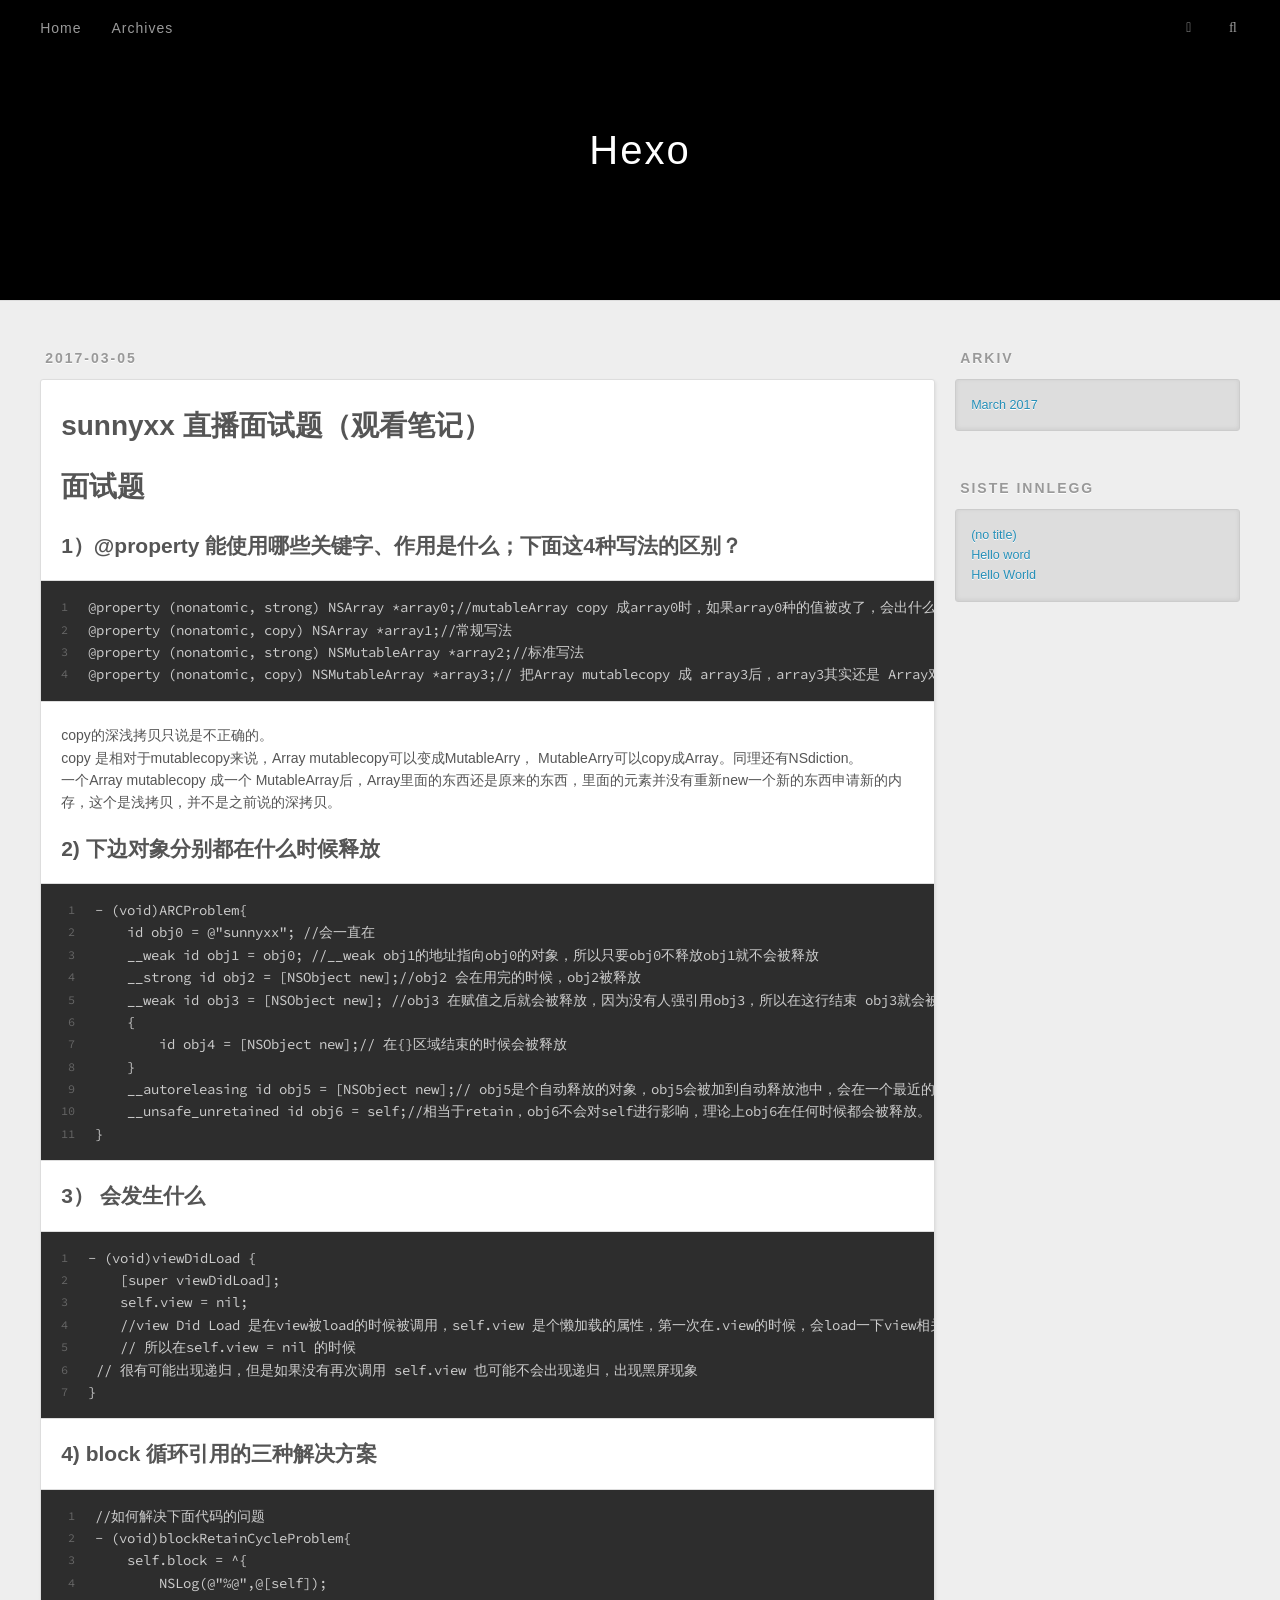
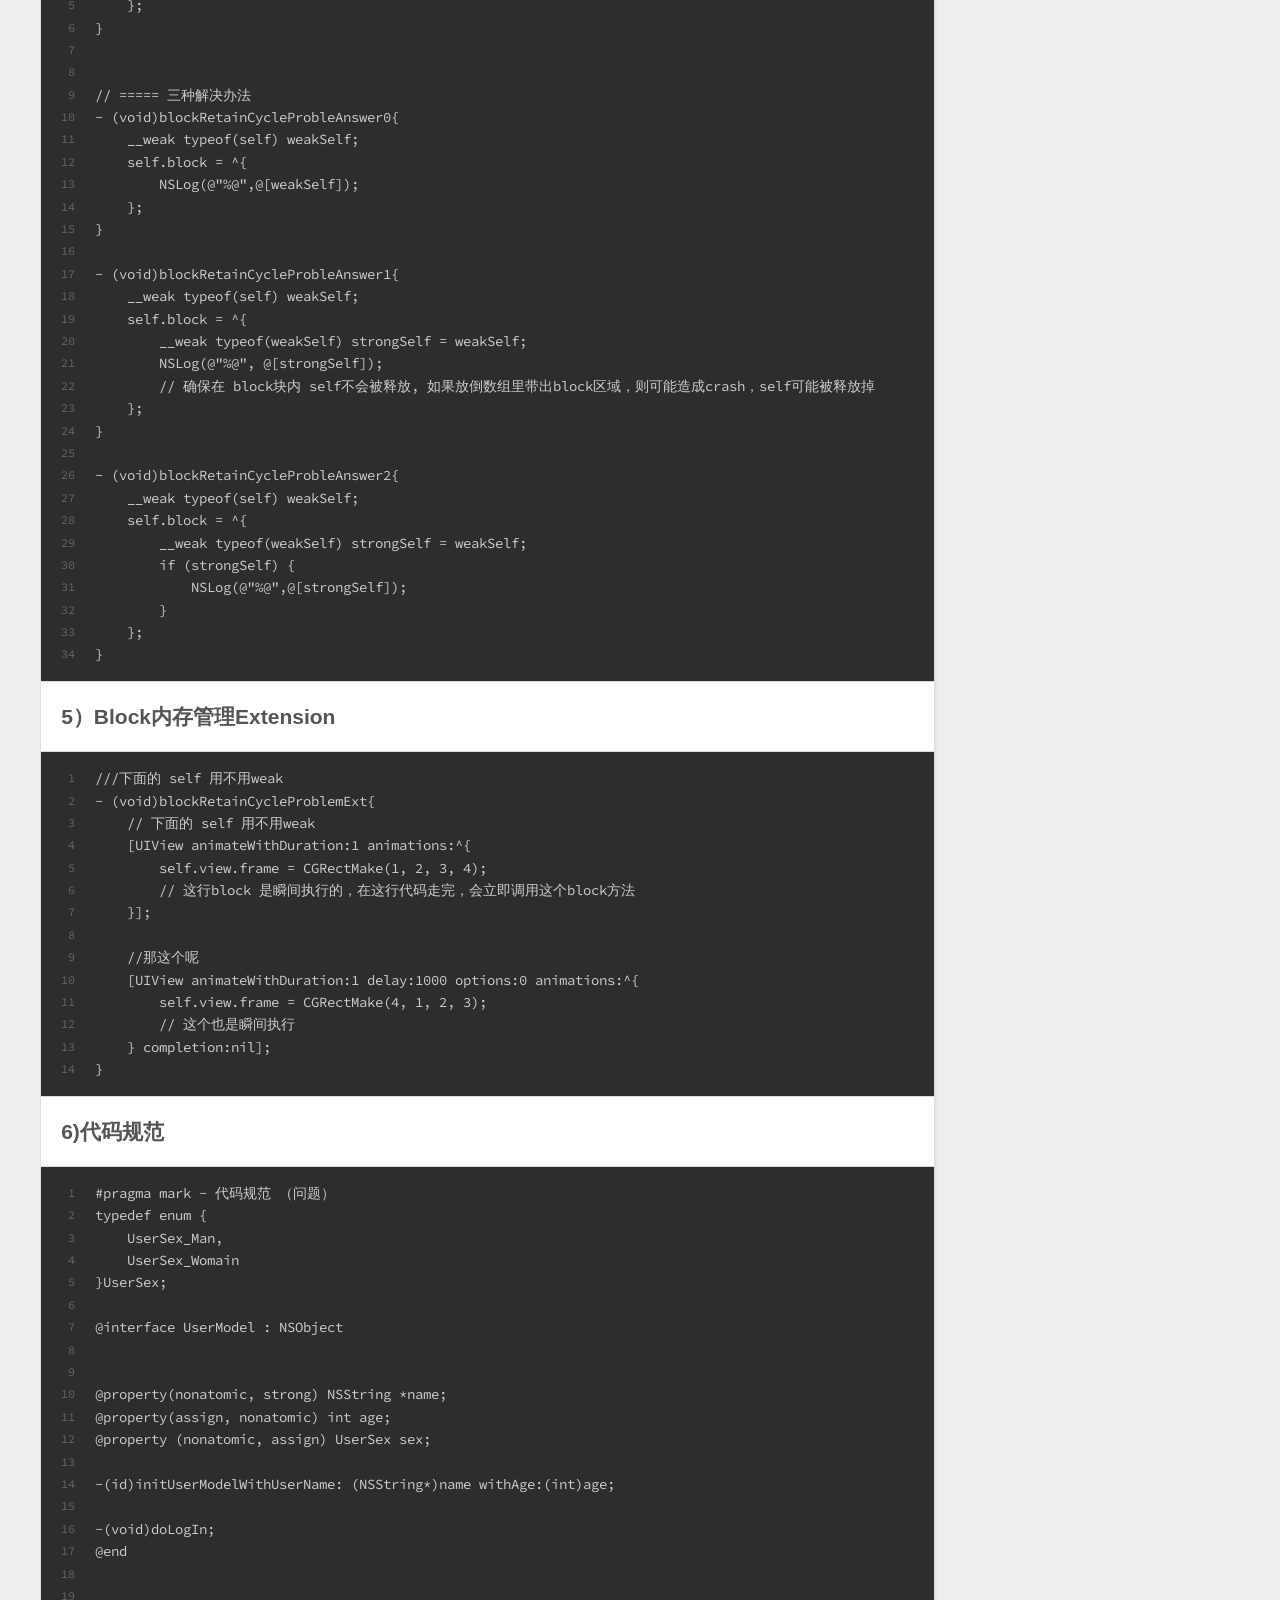
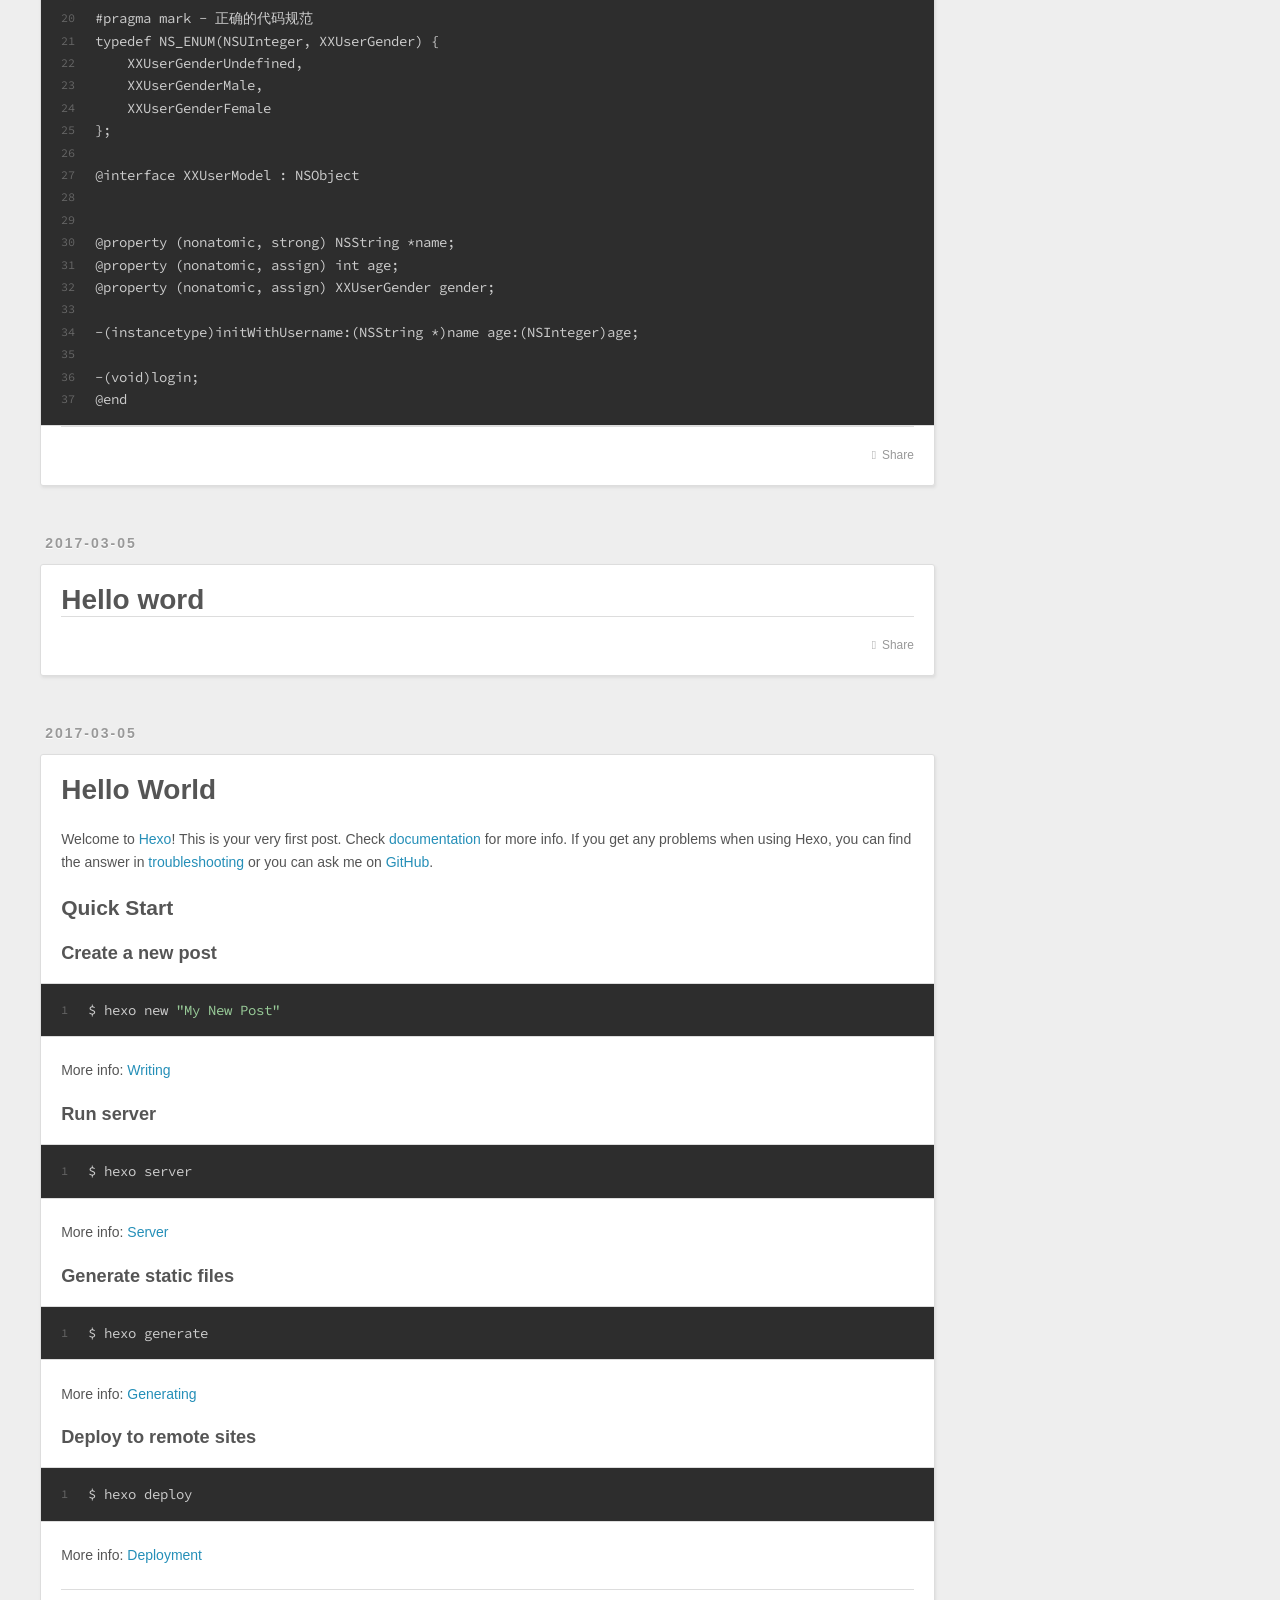
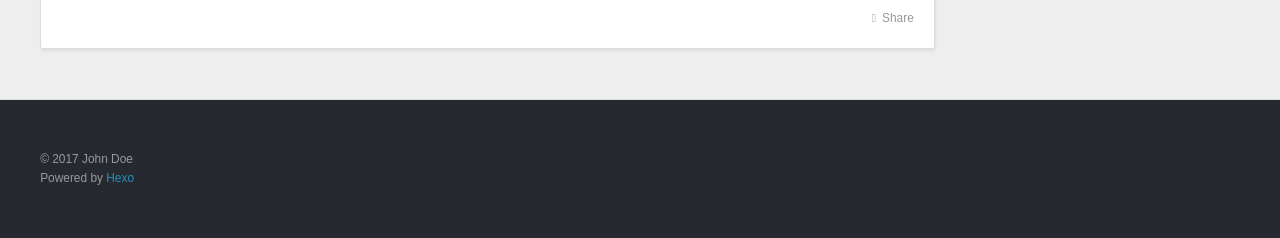
==== commit a17df135: "Site updated: 2017-03-05 17:14:04" ====
--- a/index.html
+++ b/index.html
@@ -50,7 +50,7 @@
         
           <a id="nav-rss-link" class="nav-icon" href="/atom.xml" title="RSS Feed"></a>
         
-        <a id="nav-search-btn" class="nav-icon" title="Search"></a>
+        <a id="nav-search-btn" class="nav-icon" title="Søk"></a>
       </nav>
       <div id="search-form-wrap">
         <form action="//google.com/search" method="get" accept-charset="UTF-8" class="search-form"><input type="search" name="q" results="0" class="search-form-input" placeholder="Search"><button type="submit" class="search-form-submit">&#xF002;</button><input type="hidden" name="sitesearch" value="http://yoursite.com"></form>
@@ -84,7 +84,7 @@
       
     </div>
     <footer class="article-footer">
-      <a data-url="http://yoursite.com/2017/03/05/Welcome-DomboBlog/" data-id="cizwfryzl0002v96dbo7vzxjb" class="article-share-link">Share</a>
+      <a data-url="http://yoursite.com/2017/03/05/Welcome-DomboBlog/" data-id="cizwgnto10002yp6d41cv47kb" class="article-share-link">Share</a>
       
       
     </footer>
@@ -120,7 +120,7 @@
       
     </div>
     <footer class="article-footer">
-      <a data-url="http://yoursite.com/2017/03/05/Hello-word/" data-id="cizwfryzi0001v96d3tg9muoa" class="article-share-link">Share</a>
+      <a data-url="http://yoursite.com/2017/03/05/Hello-word/" data-id="cizwgntnm0000yp6dvq0qb9t1" class="article-share-link">Share</a>
       
       
     </footer>
@@ -165,7 +165,7 @@
       
     </div>
     <footer class="article-footer">
-      <a data-url="http://yoursite.com/2017/03/05/hello-world/" data-id="cizwfryzd0000v96d34dns80p" class="article-share-link">Share</a>
+      <a data-url="http://yoursite.com/2017/03/05/hello-world/" data-id="cizwgntnw0001yp6dlzrig3lg" class="article-share-link">Share</a>
       
       
     </footer>
@@ -190,7 +190,7 @@
   
     
   <div class="widget-wrap">
-    <h3 class="widget-title">Archives</h3>
+    <h3 class="widget-title">Arkiv</h3>
     <div class="widget">
       <ul class="archive-list"><li class="archive-list-item"><a class="archive-list-link" href="/archives/2017/03/">March 2017</a></li></ul>
     </div>
@@ -200,7 +200,7 @@
   
     
   <div class="widget-wrap">
-    <h3 class="widget-title">Recent Posts</h3>
+    <h3 class="widget-title">Siste innlegg</h3>
     <div class="widget">
       <ul>
         
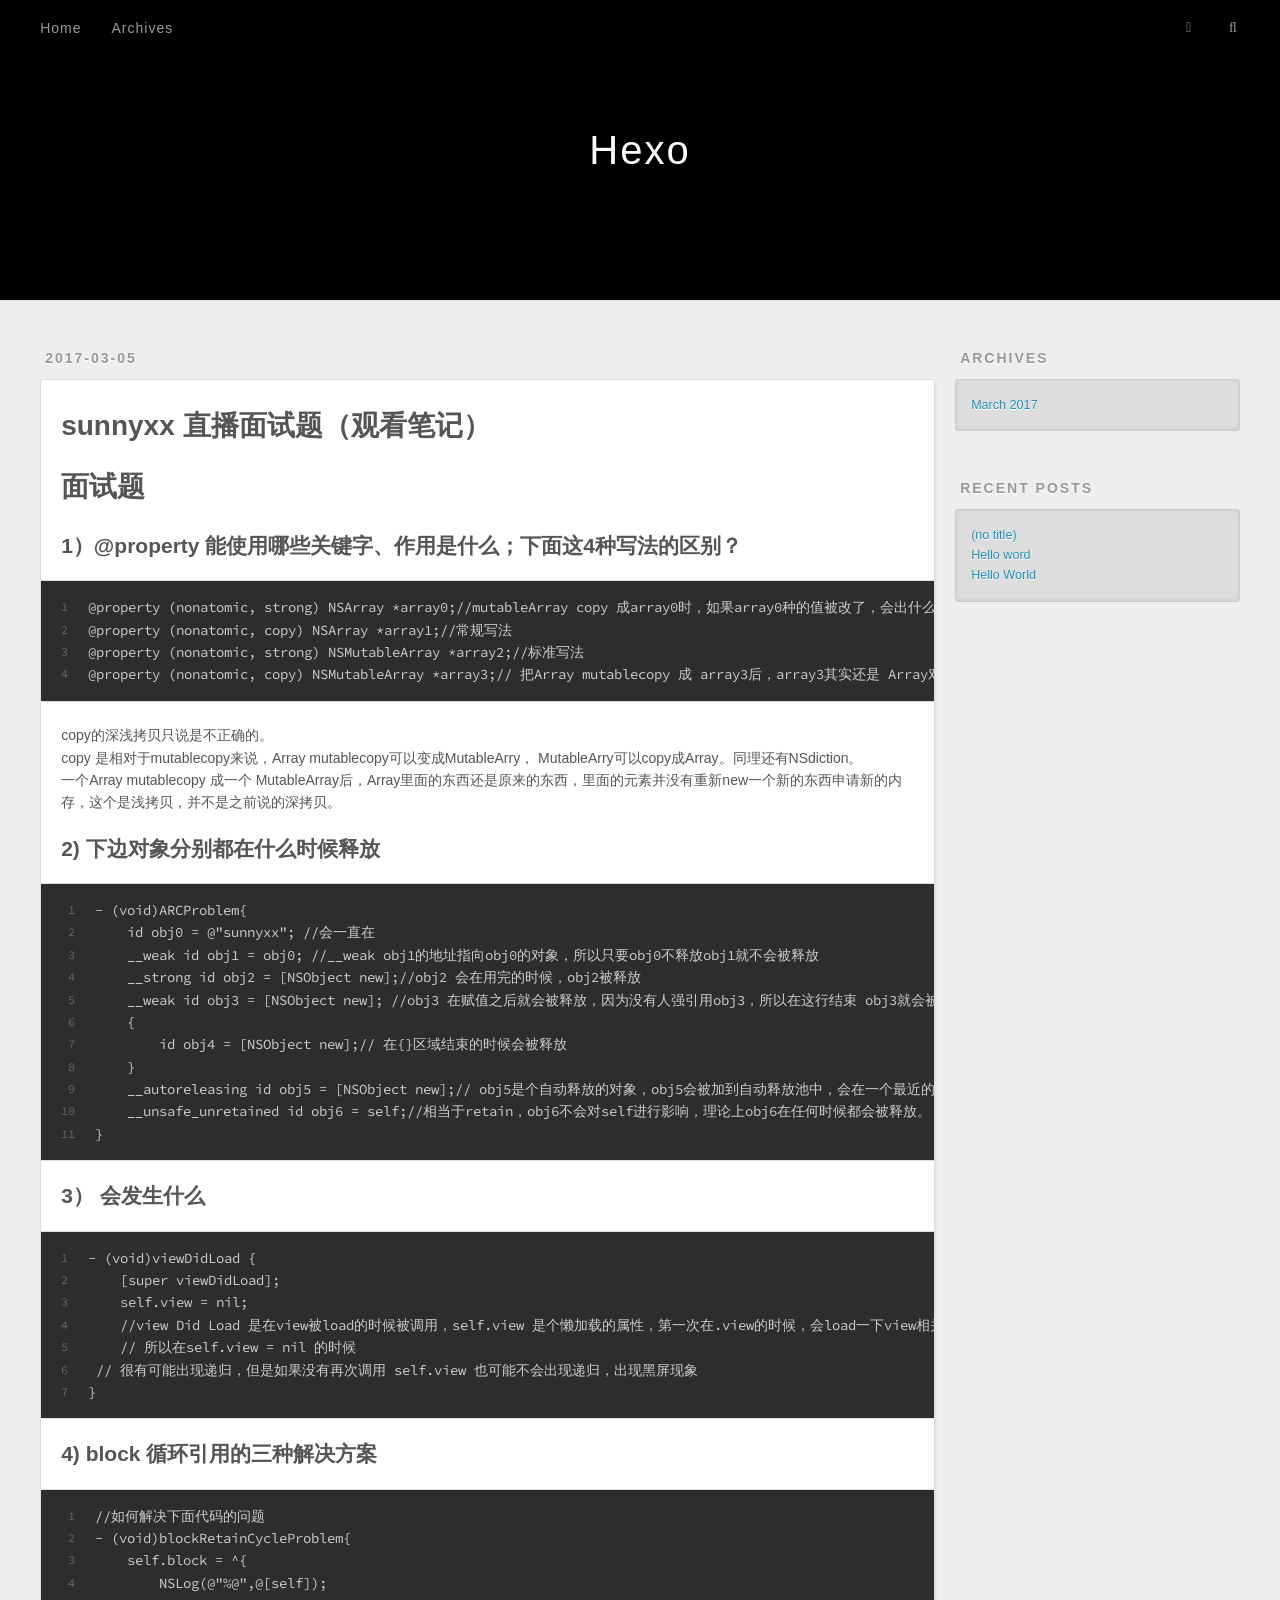
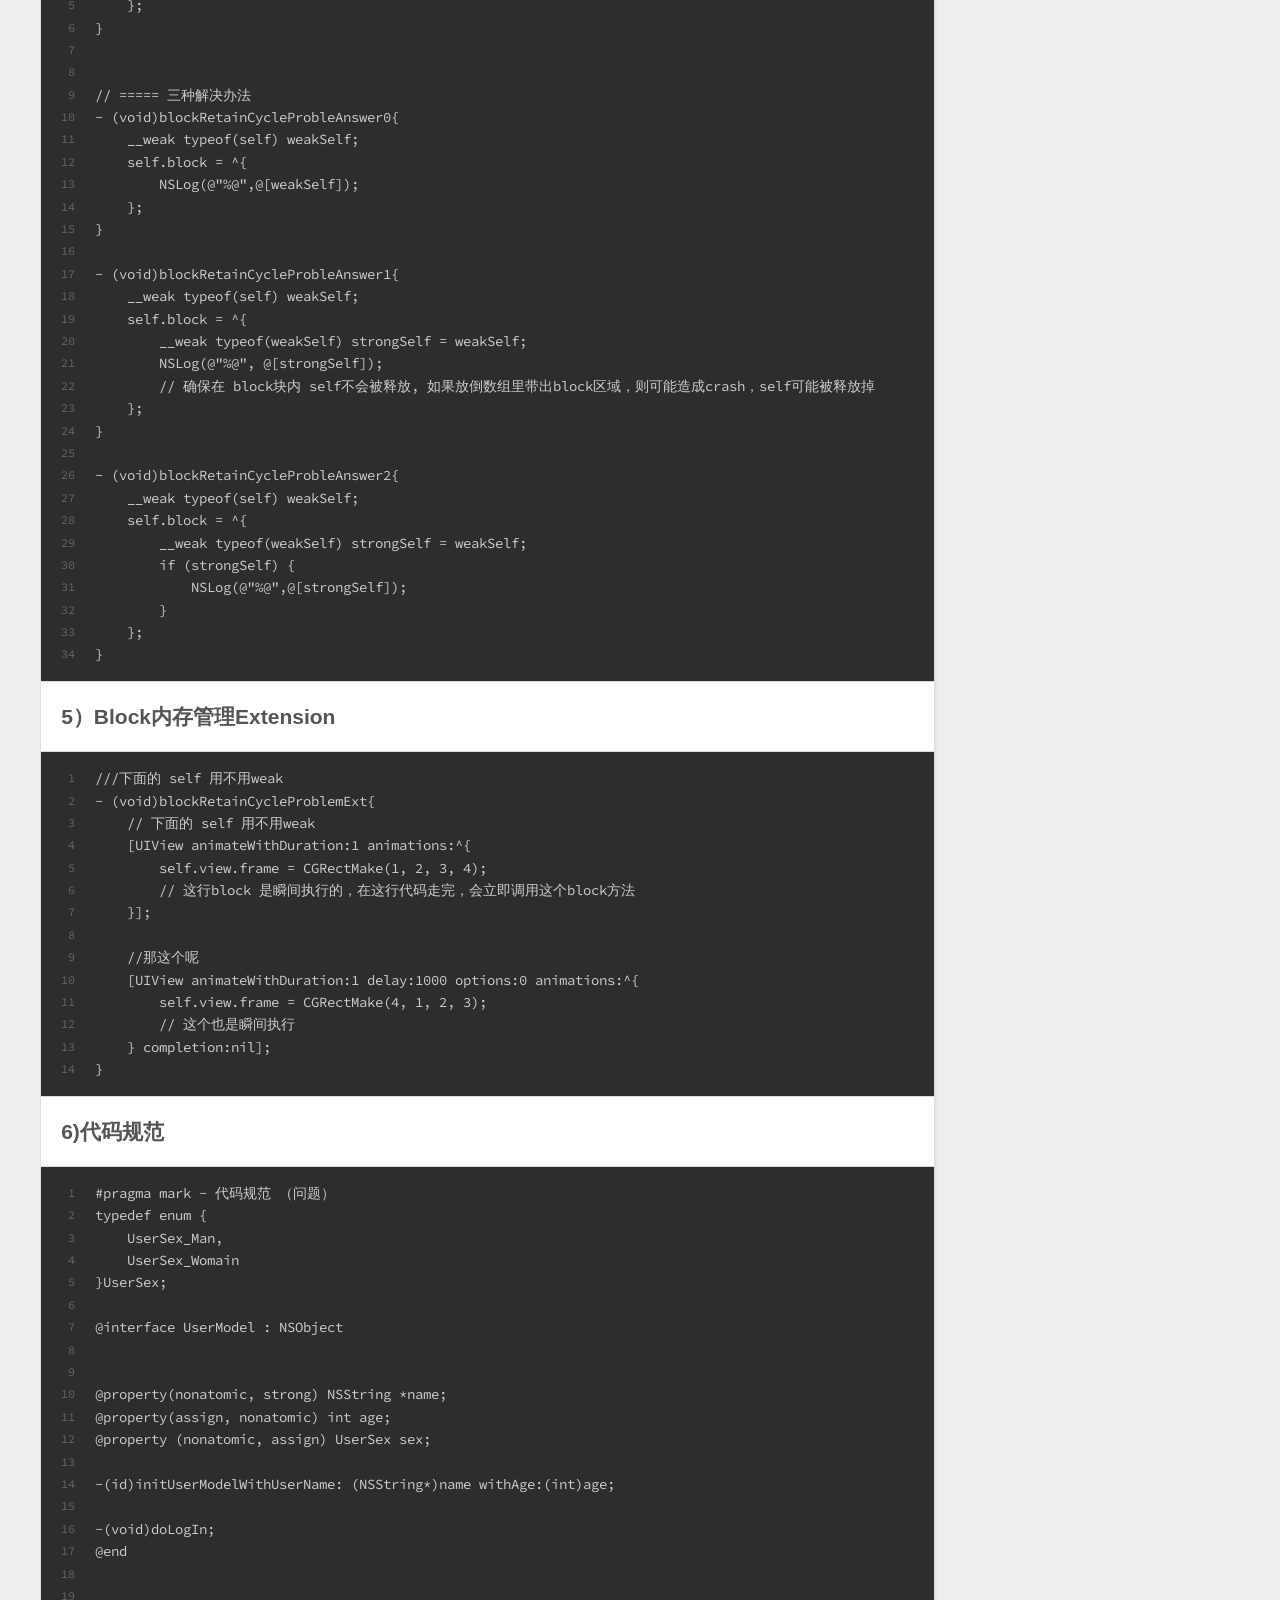
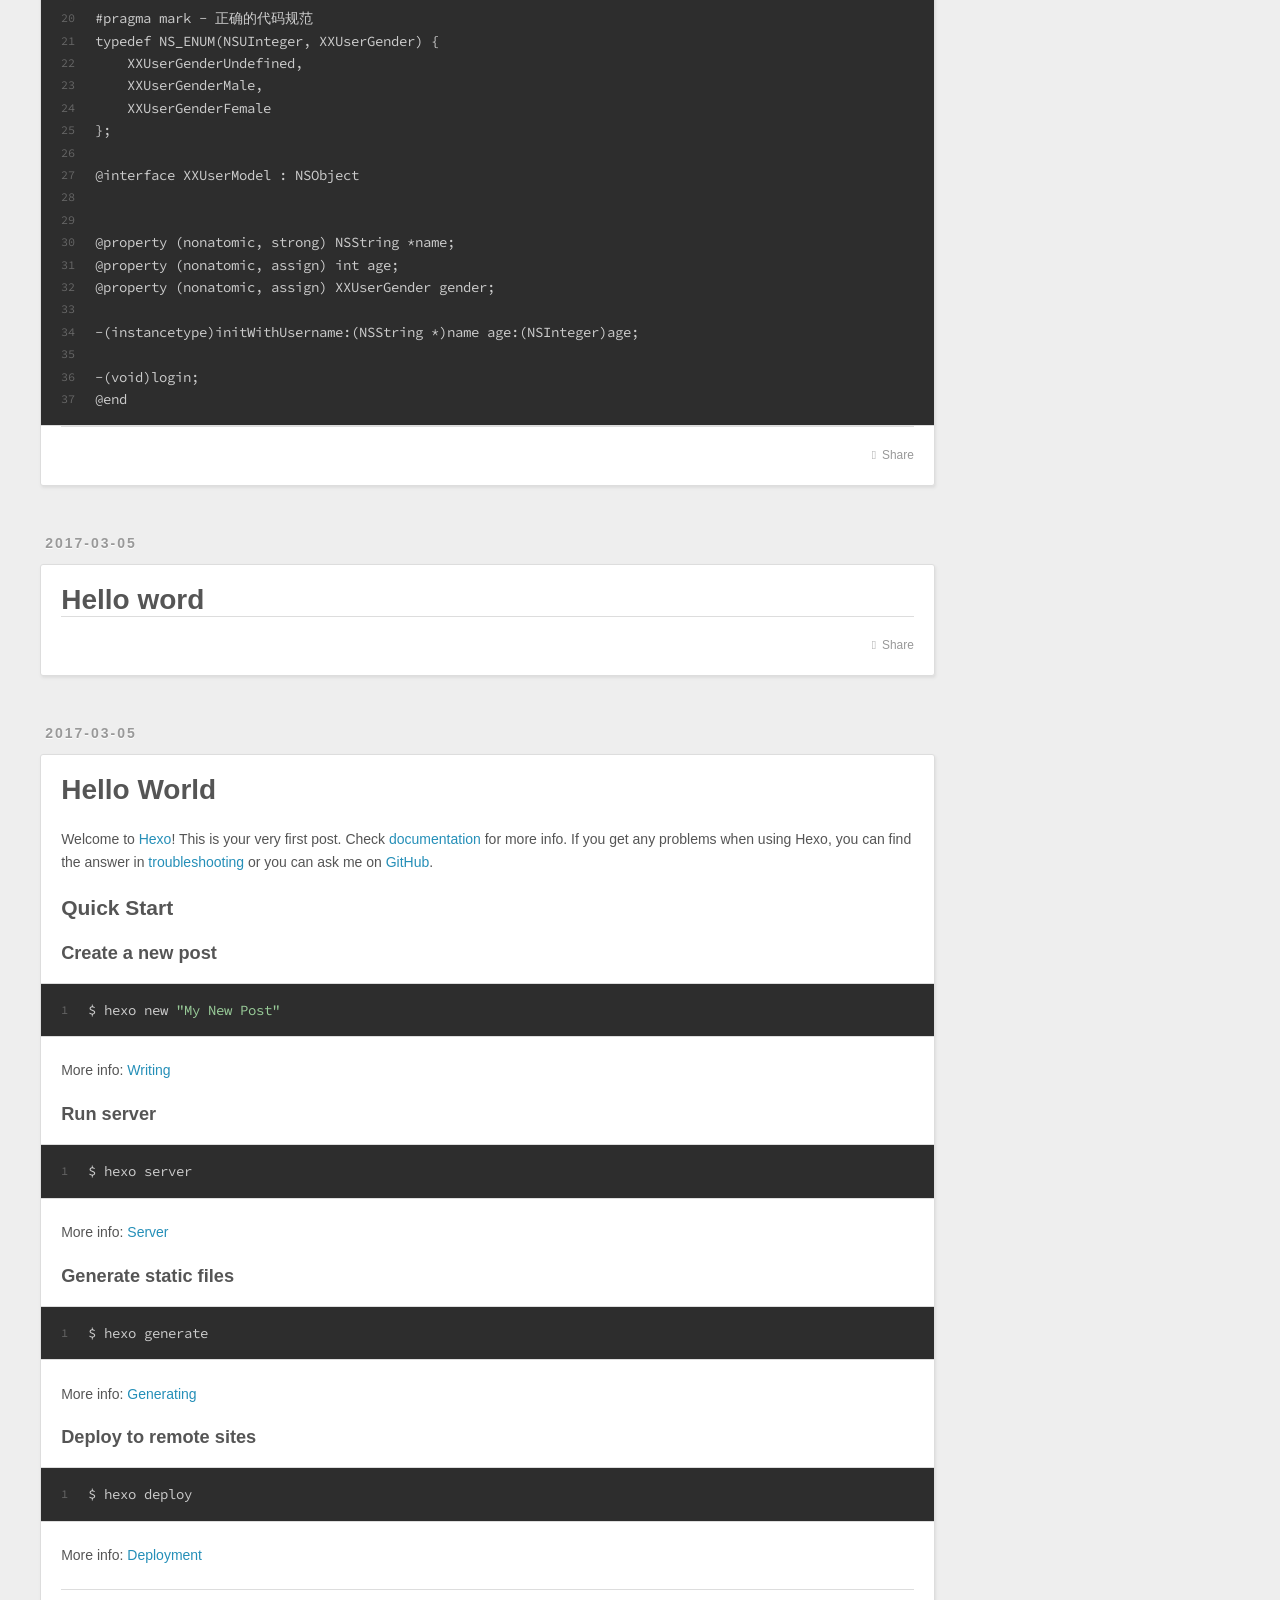
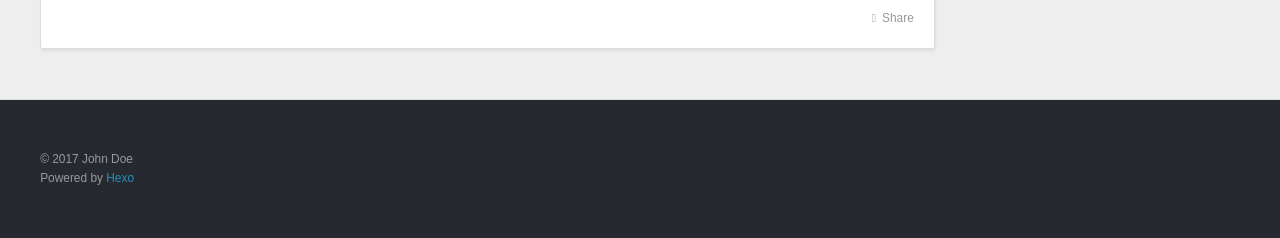
==== commit eb5026da: "Site updated: 2017-03-05 18:14:25" ====
--- a/index.html
+++ b/index.html
@@ -50,7 +50,7 @@
         
           <a id="nav-rss-link" class="nav-icon" href="/atom.xml" title="RSS Feed"></a>
         
-        <a id="nav-search-btn" class="nav-icon" title="Søk"></a>
+        <a id="nav-search-btn" class="nav-icon" title="Search"></a>
       </nav>
       <div id="search-form-wrap">
         <form action="//google.com/search" method="get" accept-charset="UTF-8" class="search-form"><input type="search" name="q" results="0" class="search-form-input" placeholder="Search"><button type="submit" class="search-form-submit">&#xF002;</button><input type="hidden" name="sitesearch" value="http://yoursite.com"></form>
@@ -84,7 +84,7 @@
       
     </div>
     <footer class="article-footer">
-      <a data-url="http://yoursite.com/2017/03/05/Welcome-DomboBlog/" data-id="cizwgnto10002yp6d41cv47kb" class="article-share-link">Share</a>
+      <a data-url="http://yoursite.com/2017/03/05/Welcome-DomboBlog/" data-id="cizwiteed0002hg6d6hy8yvab" class="article-share-link">Share</a>
       
       
     </footer>
@@ -120,7 +120,7 @@
       
     </div>
     <footer class="article-footer">
-      <a data-url="http://yoursite.com/2017/03/05/Hello-word/" data-id="cizwgntnm0000yp6dvq0qb9t1" class="article-share-link">Share</a>
+      <a data-url="http://yoursite.com/2017/03/05/Hello-word/" data-id="cizwitee30000hg6d87k3139e" class="article-share-link">Share</a>
       
       
     </footer>
@@ -165,7 +165,7 @@
       
     </div>
     <footer class="article-footer">
-      <a data-url="http://yoursite.com/2017/03/05/hello-world/" data-id="cizwgntnw0001yp6dlzrig3lg" class="article-share-link">Share</a>
+      <a data-url="http://yoursite.com/2017/03/05/hello-world/" data-id="cizwitee90001hg6dc03ttp05" class="article-share-link">Share</a>
       
       
     </footer>
@@ -190,7 +190,7 @@
   
     
   <div class="widget-wrap">
-    <h3 class="widget-title">Arkiv</h3>
+    <h3 class="widget-title">Archives</h3>
     <div class="widget">
       <ul class="archive-list"><li class="archive-list-item"><a class="archive-list-link" href="/archives/2017/03/">March 2017</a></li></ul>
     </div>
@@ -200,7 +200,7 @@
   
     
   <div class="widget-wrap">
-    <h3 class="widget-title">Siste innlegg</h3>
+    <h3 class="widget-title">Recent Posts</h3>
     <div class="widget">
       <ul>
         
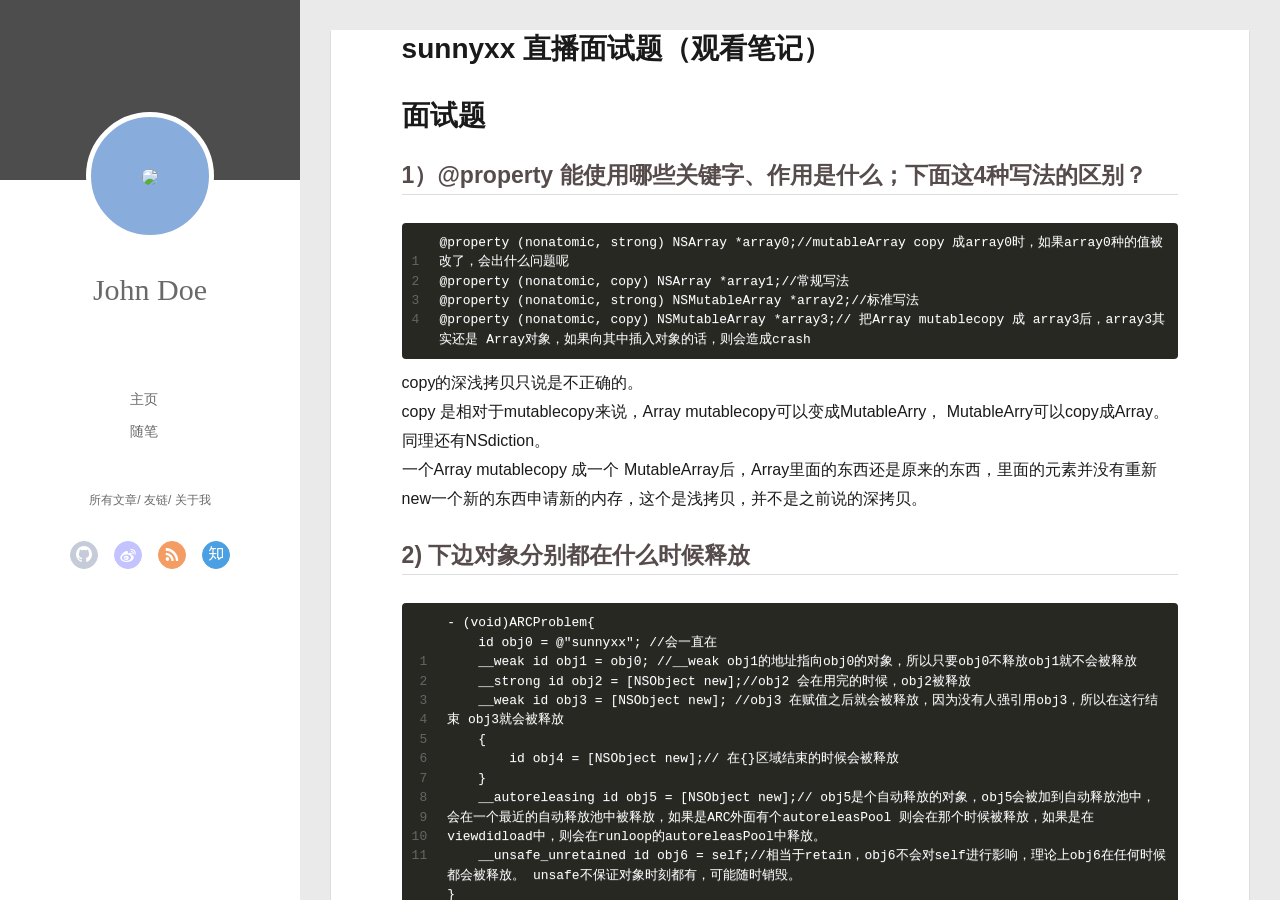
==== commit 406c0ec3: "Site updated: 2017-03-05 18:26:41" ====
--- a/index.html
+++ b/index.html
@@ -3,6 +3,9 @@
 <head>
   <meta charset="utf-8">
   
+  <meta name="renderer" content="webkit">
+  <meta http-equiv="X-UA-Compatible" content="IE=edge" >
+  <link rel="dns-prefetch" href="http://yoursite.com">
   <title>Hexo</title>
   <meta name="viewport" content="width=device-width, initial-scale=1, maximum-scale=1">
   <meta property="og:type" content="website">
@@ -12,64 +15,144 @@
 <meta name="twitter:card" content="summary">
 <meta name="twitter:title" content="Hexo">
   
-    <link rel="alternate" href="/atom.xml" title="Hexo" type="application/atom+xml">
+    <link rel="alternative" href="/atom.xml" title="Hexo" type="application/atom+xml">
   
   
     <link rel="icon" href="/favicon.png">
   
-  
-    <link href="//fonts.googleapis.com/css?family=Source+Code+Pro" rel="stylesheet" type="text/css">
-  
-  <link rel="stylesheet" href="/css/style.css">
+  <link rel="stylesheet" type="text/css" href="/./main.2d7529.css">
+  <style type="text/css">
+  
+    #container.show {
+      background: linear-gradient(200deg,#a0cfe4,#e8c37e);
+    }
+  </style>
+  
+
   
 
 </head>
 
 <body>
-  <div id="container">
-    <div id="wrap">
-      <header id="header">
-  <div id="banner"></div>
-  <div id="header-outer" class="outer">
-    <div id="header-title" class="inner">
-      <h1 id="logo-wrap">
-        <a href="/" id="logo">Hexo</a>
-      </h1>
-      
-    </div>
-    <div id="header-inner" class="inner">
-      <nav id="main-nav">
-        <a id="main-nav-toggle" class="nav-icon"></a>
-        
-          <a class="main-nav-link" href="/">Home</a>
-        
-          <a class="main-nav-link" href="/archives">Archives</a>
-        
-      </nav>
-      <nav id="sub-nav">
-        
-          <a id="nav-rss-link" class="nav-icon" href="/atom.xml" title="RSS Feed"></a>
-        
-        <a id="nav-search-btn" class="nav-icon" title="Search"></a>
-      </nav>
-      <div id="search-form-wrap">
-        <form action="//google.com/search" method="get" accept-charset="UTF-8" class="search-form"><input type="search" name="q" results="0" class="search-form-input" placeholder="Search"><button type="submit" class="search-form-submit">&#xF002;</button><input type="hidden" name="sitesearch" value="http://yoursite.com"></form>
-      </div>
-    </div>
-  </div>
-</header>
-      <div class="outer">
-        <section id="main">
-  
-    <article id="post-Welcome-DomboBlog" class="article article-type-post" itemscope itemprop="blogPost">
-  <div class="article-meta">
-    <a href="/2017/03/05/Welcome-DomboBlog/" class="article-date">
-  <time datetime="2017-03-05T06:29:54.000Z" itemprop="datePublished">2017-03-05</time>
-</a>
-    
-  </div>
+  <div id="container" q-class="show:isCtnShow">
+    <canvas id="anm-canvas" class="anm-canvas"></canvas>
+    <div class="left-col" q-class="show:isShow">
+      
+<div class="overlay" style="background: #4d4d4d"></div>
+<div class="intrude-less">
+	<header id="header" class="inner">
+		<a href="/" class="profilepic">
+			<img src="null" class="js-avatar">
+		</a>
+		<hgroup>
+		  <h1 class="header-author"><a href="/">John Doe</a></h1>
+		</hgroup>
+		
+
+		<nav class="header-menu">
+			<ul>
+			
+				<li><a href="/">主页</a></li>
+	        
+				<li><a href="/tags/随笔/">随笔</a></li>
+	        
+			</ul>
+		</nav>
+		<nav class="header-smart-menu">
+    		
+    			
+    			<a q-on="click: openSlider(e, 'innerArchive')" href="javascript:void(0)">所有文章</a>
+    			
+            
+    			
+    			<a q-on="click: openSlider(e, 'friends')" href="javascript:void(0)">友链</a>
+    			
+            
+    			
+    			<a q-on="click: openSlider(e, 'aboutme')" href="javascript:void(0)">关于我</a>
+    			
+            
+		</nav>
+		<nav class="header-nav">
+			<div class="social">
+				
+					<a class="github" target="_blank" href="#" title="github"><i class="icon-github"></i></a>
+		        
+					<a class="weibo" target="_blank" href="#" title="weibo"><i class="icon-weibo"></i></a>
+		        
+					<a class="rss" target="_blank" href="#" title="rss"><i class="icon-rss"></i></a>
+		        
+					<a class="zhihu" target="_blank" href="#" title="zhihu"><i class="icon-zhihu"></i></a>
+		        
+			</div>
+		</nav>
+	</header>		
+</div>
+
+    </div>
+    <div class="mid-col" q-class="show:isShow,hide:isShow|isFalse">
+      
+<nav id="mobile-nav">
+  	<div class="overlay js-overlay" style="background: #4d4d4d"></div>
+	<div class="btnctn js-mobile-btnctn">
+  		<div class="slider-trigger list" q-on="click: openSlider(e)"><i class="icon icon-sort"></i></div>
+	</div>
+	<div class="intrude-less">
+		<header id="header" class="inner">
+			<div class="profilepic">
+				<img src="null" class="js-avatar">
+			</div>
+			<hgroup>
+			  <h1 class="header-author js-header-author">John Doe</h1>
+			</hgroup>
+			
+			
+			
+				
+			
+				
+			
+			
+			
+			<nav class="header-nav">
+				<div class="social">
+					
+						<a class="github" target="_blank" href="#" title="github"><i class="icon-github"></i></a>
+			        
+						<a class="weibo" target="_blank" href="#" title="weibo"><i class="icon-weibo"></i></a>
+			        
+						<a class="rss" target="_blank" href="#" title="rss"><i class="icon-rss"></i></a>
+			        
+						<a class="zhihu" target="_blank" href="#" title="zhihu"><i class="icon-zhihu"></i></a>
+			        
+				</div>
+			</nav>
+
+			<nav class="header-menu js-header-menu">
+				<ul style="width: 50%">
+				
+				
+					<li style="width: 50%"><a href="/">主页</a></li>
+		        
+					<li style="width: 50%"><a href="/tags/随笔/">随笔</a></li>
+		        
+				</ul>
+			</nav>
+		</header>				
+	</div>
+	<div class="mobile-mask" style="display:none" q-show="isShow"></div>
+</nav>
+
+      <div id="wrapper" class="body-wrap">
+        <div class="menu-l">
+          <div class="canvas-wrap">
+            <canvas data-colors="#eaeaea" data-sectionHeight="100" data-contentId="js-content" id="myCanvas1" class="anm-canvas"></canvas>
+          </div>
+          <div id="js-content" class="content-ll">
+            
+  
+    <article id="post-Welcome-DomboBlog" class="article article-type-post  article-index" itemscope itemprop="blogPost">
   <div class="article-inner">
-    
     
     <div class="article-entry" itemprop="articleBody">
       
@@ -82,27 +165,36 @@
 <h2 id="6-代码规范"><a href="#6-代码规范" class="headerlink" title="6)代码规范"></a>6)代码规范</h2><figure class="highlight plain"><table><tr><td class="gutter"><pre><div class="line">1</div><div class="line">2</div><div class="line">3</div><div class="line">4</div><div class="line">5</div><div class="line">6</div><div class="line">7</div><div class="line">8</div><div class="line">9</div><div class="line">10</div><div class="line">11</div><div class="line">12</div><div class="line">13</div><div class="line">14</div><div class="line">15</div><div class="line">16</div><div class="line">17</div><div class="line">18</div><div class="line">19</div><div class="line">20</div><div class="line">21</div><div class="line">22</div><div class="line">23</div><div class="line">24</div><div class="line">25</div><div class="line">26</div><div class="line">27</div><div class="line">28</div><div class="line">29</div><div class="line">30</div><div class="line">31</div><div class="line">32</div><div class="line">33</div><div class="line">34</div><div class="line">35</div><div class="line">36</div><div class="line">37</div></pre></td><td class="code"><pre><div class="line">#pragma mark - 代码规范 （问题）</div><div class="line">typedef enum &#123;</div><div class="line">    UserSex_Man,</div><div class="line">    UserSex_Womain</div><div class="line">&#125;UserSex;</div><div class="line"></div><div class="line">@interface UserModel : NSObject</div><div class="line"></div><div class="line"></div><div class="line">@property(nonatomic, strong) NSString *name;</div><div class="line">@property(assign, nonatomic) int age;</div><div class="line">@property (nonatomic, assign) UserSex sex;</div><div class="line"></div><div class="line">-(id)initUserModelWithUserName: (NSString*)name withAge:(int)age;</div><div class="line"></div><div class="line">-(void)doLogIn;</div><div class="line">@end</div><div class="line"></div><div class="line"></div><div class="line">#pragma mark - 正确的代码规范</div><div class="line">typedef NS_ENUM(NSUInteger, XXUserGender) &#123;</div><div class="line">    XXUserGenderUndefined,</div><div class="line">    XXUserGenderMale,</div><div class="line">    XXUserGenderFemale</div><div class="line">&#125;;</div><div class="line"></div><div class="line">@interface XXUserModel : NSObject</div><div class="line"></div><div class="line"></div><div class="line">@property (nonatomic, strong) NSString *name;</div><div class="line">@property (nonatomic, assign) int age;</div><div class="line">@property (nonatomic, assign) XXUserGender gender;</div><div class="line"></div><div class="line">-(instancetype)initWithUsername:(NSString *)name age:(NSInteger)age;</div><div class="line"></div><div class="line">-(void)login;</div><div class="line">@end</div></pre></td></tr></table></figure>
 
       
-    </div>
-    <footer class="article-footer">
-      <a data-url="http://yoursite.com/2017/03/05/Welcome-DomboBlog/" data-id="cizwiteed0002hg6d6hy8yvab" class="article-share-link">Share</a>
-      
-      
-    </footer>
-  </div>
-  
+
+      
+    </div>
+    <div class="article-info article-info-index">
+      
+      
+      
+
+      
+        <p class="article-more-link">
+          <a class="article-more-a" href="/2017/03/05/Welcome-DomboBlog/">展开全文 >></a>
+        </p>
+      
+
+      
+      <div class="clearfix"></div>
+    </div>
+  </div>
 </article>
 
 
-  
-    <article id="post-Hello-word" class="article article-type-post" itemscope itemprop="blogPost">
-  <div class="article-meta">
-    <a href="/2017/03/05/Hello-word/" class="article-date">
-  <time datetime="2017-03-05T06:20:12.000Z" itemprop="datePublished">2017-03-05</time>
-</a>
-    
-  </div>
+
+
+
+
+
+
+  
+    <article id="post-Hello-word" class="article article-type-post  article-index" itemscope itemprop="blogPost">
   <div class="article-inner">
-    
     
       <header class="article-header">
         
@@ -112,33 +204,47 @@
     </h1>
   
 
+        
+        <a href="/2017/03/05/Hello-word/" class="archive-article-date">
+  	<time datetime="2017-03-05T06:20:12.000Z" itemprop="datePublished"><i class="icon-calendar icon"></i>2017-03-05</time>
+</a>
+        
       </header>
     
     <div class="article-entry" itemprop="articleBody">
       
         
       
-    </div>
-    <footer class="article-footer">
-      <a data-url="http://yoursite.com/2017/03/05/Hello-word/" data-id="cizwitee30000hg6d87k3139e" class="article-share-link">Share</a>
-      
-      
-    </footer>
-  </div>
-  
+
+      
+    </div>
+    <div class="article-info article-info-index">
+      
+      
+      
+
+      
+        <p class="article-more-link">
+          <a class="article-more-a" href="/2017/03/05/Hello-word/">展开全文 >></a>
+        </p>
+      
+
+      
+      <div class="clearfix"></div>
+    </div>
+  </div>
 </article>
 
 
-  
-    <article id="post-hello-world" class="article article-type-post" itemscope itemprop="blogPost">
-  <div class="article-meta">
-    <a href="/2017/03/05/hello-world/" class="article-date">
-  <time datetime="2017-03-05T06:11:31.000Z" itemprop="datePublished">2017-03-05</time>
-</a>
-    
-  </div>
+
+
+
+
+
+
+  
+    <article id="post-hello-world" class="article article-type-post  article-index" itemscope itemprop="blogPost">
   <div class="article-inner">
-    
     
       <header class="article-header">
         
@@ -148,6 +254,11 @@
     </h1>
   
 
+        
+        <a href="/2017/03/05/hello-world/" class="archive-article-date">
+  	<time datetime="2017-03-05T06:11:31.000Z" itemprop="datePublished"><i class="icon-calendar icon"></i>2017-03-05</time>
+</a>
+        
       </header>
     
     <div class="article-entry" itemprop="articleBody">
@@ -163,95 +274,275 @@
 <p>More info: <a href="https://hexo.io/docs/deployment.html" target="_blank" rel="external">Deployment</a></p>
 
       
-    </div>
-    <footer class="article-footer">
-      <a data-url="http://yoursite.com/2017/03/05/hello-world/" data-id="cizwitee90001hg6dc03ttp05" class="article-share-link">Share</a>
-      
-      
-    </footer>
-  </div>
-  
+
+      
+    </div>
+    <div class="article-info article-info-index">
+      
+      
+      
+
+      
+        <p class="article-more-link">
+          <a class="article-more-a" href="/2017/03/05/hello-world/">展开全文 >></a>
+        </p>
+      
+
+      
+      <div class="clearfix"></div>
+    </div>
+  </div>
 </article>
 
 
-  
-
-</section>
-        
-          <aside id="sidebar">
-  
-    
-
-  
-    
-
-  
-    
-  
-    
-  <div class="widget-wrap">
-    <h3 class="widget-title">Archives</h3>
-    <div class="widget">
-      <ul class="archive-list"><li class="archive-list-item"><a class="archive-list-link" href="/archives/2017/03/">March 2017</a></li></ul>
-    </div>
-  </div>
-
-
-  
-    
-  <div class="widget-wrap">
-    <h3 class="widget-title">Recent Posts</h3>
-    <div class="widget">
-      <ul>
-        
-          <li>
-            <a href="/2017/03/05/Welcome-DomboBlog/">(no title)</a>
-          </li>
-        
-          <li>
-            <a href="/2017/03/05/Hello-word/">Hello word</a>
-          </li>
-        
-          <li>
-            <a href="/2017/03/05/hello-world/">Hello World</a>
-          </li>
-        
-      </ul>
-    </div>
-  </div>
-
-  
-</aside>
-        
+
+
+
+
+
+
+  
+  
+
+
+          </div>
+        </div>
       </div>
       <footer id="footer">
-  
   <div class="outer">
-    <div id="footer-info" class="inner">
-      &copy; 2017 John Doe<br>
-      Powered by <a href="http://hexo.io/" target="_blank">Hexo</a>
+    <div id="footer-info">
+    	<div class="footer-left">
+    		&copy; 2017 John Doe
+    	</div>
+      	<div class="footer-right">
+      		<a href="http://hexo.io/" target="_blank">Hexo</a>  Theme <a href="https://github.com/litten/hexo-theme-yilia" target="_blank">Yilia</a> by Litten
+      	</div>
     </div>
   </div>
 </footer>
     </div>
-    <nav id="mobile-nav">
-  
-    <a href="/" class="mobile-nav-link">Home</a>
-  
-    <a href="/archives" class="mobile-nav-link">Archives</a>
-  
-</nav>
-    
-
-<script src="//ajax.googleapis.com/ajax/libs/jquery/2.0.3/jquery.min.js"></script>
-
-
-  <link rel="stylesheet" href="/fancybox/jquery.fancybox.css">
-  <script src="/fancybox/jquery.fancybox.pack.js"></script>
-
-
-<script src="/js/script.js"></script>
-
+    <script>
+	var yiliaConfig = {
+		mathjax: false,
+		isHome: true,
+		isPost: false,
+		isArchive: false,
+		isTag: false,
+		isCategory: false,
+		open_in_new: false,
+		root: "/",
+		innerArchive: true,
+		showTags: false
+	}
+</script>
+
+<script>!function(t){function n(r){if(e[r])return e[r].exports;var o=e[r]={exports:{},id:r,loaded:!1};return t[r].call(o.exports,o,o.exports,n),o.loaded=!0,o.exports}var e={};return n.m=t,n.c=e,n.p="./",n(0)}([function(t,n,e){"use strict";function r(t){return t&&t.__esModule?t:{default:t}}function o(t,n){var e=/\/|index.html/g;return t.replace(e,"")===n.replace(e,"")}function i(){for(var t=document.querySelectorAll(".js-header-menu li a"),n=window.location.pathname,e=0,r=t.length;e<r;e++){var i=t[e];o(n,i.getAttribute("href"))&&(0,d.default)(i,"active")}}function u(t){for(var n=t.offsetLeft,e=t.offsetParent;null!==e;)n+=e.offsetLeft,e=e.offsetParent;return n}function f(t){for(var n=t.offsetTop,e=t.offsetParent;null!==e;)n+=e.offsetTop,e=e.offsetParent;return n}function c(t,n,e,r,o){var i=u(t),c=f(t)-n;if(c-e<=o){var a=t.$newDom;a||(a=t.cloneNode(!0),(0,h.default)(t,a),t.$newDom=a,a.style.position="fixed",a.style.top=(e||c)+"px",a.style.left=i+"px",a.style.zIndex=r||2,a.style.width="100%",a.style.color="#fff"),a.style.visibility="visible",t.style.visibility="hidden"}else{t.style.visibility="visible";var s=t.$newDom;s&&(s.style.visibility="hidden")}}function a(){var t=document.querySelector(".js-overlay"),n=document.querySelector(".js-header-menu");c(t,document.body.scrollTop,-63,2,0),c(n,document.body.scrollTop,1,3,0)}function s(){document.querySelector("#container").addEventListener("scroll",function(t){a()}),window.addEventListener("scroll",function(t){a()}),a()}function l(){x.default.versions.mobile&&window.screen.width<800&&(i(),s())}var p=e(71),d=r(p),v=e(72),y=(r(v),e(84)),h=r(y),b=e(69),x=r(b),m=e(75),g=r(m),w=e(70);l(),(0,w.addLoadEvent)(function(){g.default.init()}),t.exports={}},function(t,n){var e=t.exports="undefined"!=typeof window&&window.Math==Math?window:"undefined"!=typeof self&&self.Math==Math?self:Function("return this")();"number"==typeof __g&&(__g=e)},function(t,n){var e={}.hasOwnProperty;t.exports=function(t,n){return e.call(t,n)}},function(t,n,e){var r=e(49),o=e(15);t.exports=function(t){return r(o(t))}},function(t,n,e){t.exports=!e(8)(function(){return 7!=Object.defineProperty({},"a",{get:function(){return 7}}).a})},function(t,n,e){var r=e(6),o=e(12);t.exports=e(4)?function(t,n,e){return r.f(t,n,o(1,e))}:function(t,n,e){return t[n]=e,t}},function(t,n,e){var r=e(10),o=e(30),i=e(24),u=Object.defineProperty;n.f=e(4)?Object.defineProperty:function(t,n,e){if(r(t),n=i(n,!0),r(e),o)try{return u(t,n,e)}catch(t){}if("get"in e||"set"in e)throw TypeError("Accessors not supported!");return"value"in e&&(t[n]=e.value),t}},function(t,n,e){var r=e(22)("wks"),o=e(13),i=e(1).Symbol,u="function"==typeof i,f=t.exports=function(t){return r[t]||(r[t]=u&&i[t]||(u?i:o)("Symbol."+t))};f.store=r},function(t,n){t.exports=function(t){try{return!!t()}catch(t){return!0}}},function(t,n,e){var r=e(35),o=e(16);t.exports=Object.keys||function(t){return r(t,o)}},function(t,n,e){var r=e(11);t.exports=function(t){if(!r(t))throw TypeError(t+" is not an object!");return t}},function(t,n){t.exports=function(t){return"object"==typeof t?null!==t:"function"==typeof t}},function(t,n){t.exports=function(t,n){return{enumerable:!(1&t),configurable:!(2&t),writable:!(4&t),value:n}}},function(t,n){var e=0,r=Math.random();t.exports=function(t){return"Symbol(".concat(void 0===t?"":t,")_",(++e+r).toString(36))}},function(t,n){var e=t.exports={version:"2.4.0"};"number"==typeof __e&&(__e=e)},function(t,n){t.exports=function(t){if(void 0==t)throw TypeError("Can't call method on  "+t);return t}},function(t,n){t.exports="constructor,hasOwnProperty,isPrototypeOf,propertyIsEnumerable,toLocaleString,toString,valueOf".split(",")},function(t,n){t.exports={}},function(t,n){t.exports=!0},function(t,n){n.f={}.propertyIsEnumerable},function(t,n,e){var r=e(6).f,o=e(2),i=e(7)("toStringTag");t.exports=function(t,n,e){t&&!o(t=e?t:t.prototype,i)&&r(t,i,{configurable:!0,value:n})}},function(t,n,e){var r=e(22)("keys"),o=e(13);t.exports=function(t){return r[t]||(r[t]=o(t))}},function(t,n,e){var r=e(1),o="__core-js_shared__",i=r[o]||(r[o]={});t.exports=function(t){return i[t]||(i[t]={})}},function(t,n){var e=Math.ceil,r=Math.floor;t.exports=function(t){return isNaN(t=+t)?0:(t>0?r:e)(t)}},function(t,n,e){var r=e(11);t.exports=function(t,n){if(!r(t))return t;var e,o;if(n&&"function"==typeof(e=t.toString)&&!r(o=e.call(t)))return o;if("function"==typeof(e=t.valueOf)&&!r(o=e.call(t)))return o;if(!n&&"function"==typeof(e=t.toString)&&!r(o=e.call(t)))return o;throw TypeError("Can't convert object to primitive value")}},function(t,n,e){var r=e(1),o=e(14),i=e(18),u=e(26),f=e(6).f;t.exports=function(t){var n=o.Symbol||(o.Symbol=i?{}:r.Symbol||{});"_"==t.charAt(0)||t in n||f(n,t,{value:u.f(t)})}},function(t,n,e){n.f=e(7)},function(t,n,e){var r=e(1),o=e(14),i=e(46),u=e(5),f="prototype",c=function(t,n,e){var a,s,l,p=t&c.F,d=t&c.G,v=t&c.S,y=t&c.P,h=t&c.B,b=t&c.W,x=d?o:o[n]||(o[n]={}),m=x[f],g=d?r:v?r[n]:(r[n]||{})[f];d&&(e=n);for(a in e)s=!p&&g&&void 0!==g[a],s&&a in x||(l=s?g[a]:e[a],x[a]=d&&"function"!=typeof g[a]?e[a]:h&&s?i(l,r):b&&g[a]==l?function(t){var n=function(n,e,r){if(this instanceof t){switch(arguments.length){case 0:return new t;case 1:return new t(n);case 2:return new t(n,e)}return new t(n,e,r)}return t.apply(this,arguments)};return n[f]=t[f],n}(l):y&&"function"==typeof l?i(Function.call,l):l,y&&((x.virtual||(x.virtual={}))[a]=l,t&c.R&&m&&!m[a]&&u(m,a,l)))};c.F=1,c.G=2,c.S=4,c.P=8,c.B=16,c.W=32,c.U=64,c.R=128,t.exports=c},function(t,n){var e={}.toString;t.exports=function(t){return e.call(t).slice(8,-1)}},function(t,n,e){var r=e(11),o=e(1).document,i=r(o)&&r(o.createElement);t.exports=function(t){return i?o.createElement(t):{}}},function(t,n,e){t.exports=!e(4)&&!e(8)(function(){return 7!=Object.defineProperty(e(29)("div"),"a",{get:function(){return 7}}).a})},function(t,n,e){"use strict";var r=e(18),o=e(27),i=e(36),u=e(5),f=e(2),c=e(17),a=e(51),s=e(20),l=e(58),p=e(7)("iterator"),d=!([].keys&&"next"in[].keys()),v="@@iterator",y="keys",h="values",b=function(){return this};t.exports=function(t,n,e,x,m,g,w){a(e,n,x);var O,S,_,j=function(t){if(!d&&t in A)return A[t];switch(t){case y:return function(){return new e(this,t)};case h:return function(){return new e(this,t)}}return function(){return new e(this,t)}},P=n+" Iterator",E=m==h,M=!1,A=t.prototype,T=A[p]||A[v]||m&&A[m],L=T||j(m),N=m?E?j("entries"):L:void 0,C="Array"==n?A.entries||T:T;if(C&&(_=l(C.call(new t)),_!==Object.prototype&&(s(_,P,!0),r||f(_,p)||u(_,p,b))),E&&T&&T.name!==h&&(M=!0,L=function(){return T.call(this)}),r&&!w||!d&&!M&&A[p]||u(A,p,L),c[n]=L,c[P]=b,m)if(O={values:E?L:j(h),keys:g?L:j(y),entries:N},w)for(S in O)S in A||i(A,S,O[S]);else o(o.P+o.F*(d||M),n,O);return O}},function(t,n,e){var r=e(10),o=e(55),i=e(16),u=e(21)("IE_PROTO"),f=function(){},c="prototype",a=function(){var t,n=e(29)("iframe"),r=i.length,o="<",u=">";for(n.style.display="none",e(48).appendChild(n),n.src="javascript:",t=n.contentWindow.document,t.open(),t.write(o+"script"+u+"document.F=Object"+o+"/script"+u),t.close(),a=t.F;r--;)delete a[c][i[r]];return a()};t.exports=Object.create||function(t,n){var e;return null!==t?(f[c]=r(t),e=new f,f[c]=null,e[u]=t):e=a(),void 0===n?e:o(e,n)}},function(t,n,e){var r=e(35),o=e(16).concat("length","prototype");n.f=Object.getOwnPropertyNames||function(t){return r(t,o)}},function(t,n){n.f=Object.getOwnPropertySymbols},function(t,n,e){var r=e(2),o=e(3),i=e(45)(!1),u=e(21)("IE_PROTO");t.exports=function(t,n){var e,f=o(t),c=0,a=[];for(e in f)e!=u&&r(f,e)&&a.push(e);for(;n.length>c;)r(f,e=n[c++])&&(~i(a,e)||a.push(e));return a}},function(t,n,e){t.exports=e(5)},function(t,n,e){var r=e(15);t.exports=function(t){return Object(r(t))}},function(t,n,e){t.exports={default:e(41),__esModule:!0}},function(t,n,e){t.exports={default:e(42),__esModule:!0}},function(t,n,e){"use strict";function r(t){return t&&t.__esModule?t:{default:t}}n.__esModule=!0;var o=e(39),i=r(o),u=e(38),f=r(u),c="function"==typeof f.default&&"symbol"==typeof i.default?function(t){return typeof t}:function(t){return t&&"function"==typeof f.default&&t.constructor===f.default&&t!==f.default.prototype?"symbol":typeof t};n.default="function"==typeof f.default&&"symbol"===c(i.default)?function(t){return"undefined"==typeof t?"undefined":c(t)}:function(t){return t&&"function"==typeof f.default&&t.constructor===f.default&&t!==f.default.prototype?"symbol":"undefined"==typeof t?"undefined":c(t)}},function(t,n,e){e(65),e(63),e(66),e(67),t.exports=e(14).Symbol},function(t,n,e){e(64),e(68),t.exports=e(26).f("iterator")},function(t,n){t.exports=function(t){if("function"!=typeof t)throw TypeError(t+" is not a function!");return t}},function(t,n){t.exports=function(){}},function(t,n,e){var r=e(3),o=e(61),i=e(60);t.exports=function(t){return function(n,e,u){var f,c=r(n),a=o(c.length),s=i(u,a);if(t&&e!=e){for(;a>s;)if(f=c[s++],f!=f)return!0}else for(;a>s;s++)if((t||s in c)&&c[s]===e)return t||s||0;return!t&&-1}}},function(t,n,e){var r=e(43);t.exports=function(t,n,e){if(r(t),void 0===n)return t;switch(e){case 1:return function(e){return t.call(n,e)};case 2:return function(e,r){return t.call(n,e,r)};case 3:return function(e,r,o){return t.call(n,e,r,o)}}return function(){return t.apply(n,arguments)}}},function(t,n,e){var r=e(9),o=e(34),i=e(19);t.exports=function(t){var n=r(t),e=o.f;if(e)for(var u,f=e(t),c=i.f,a=0;f.length>a;)c.call(t,u=f[a++])&&n.push(u);return n}},function(t,n,e){t.exports=e(1).document&&document.documentElement},function(t,n,e){var r=e(28);t.exports=Object("z").propertyIsEnumerable(0)?Object:function(t){return"String"==r(t)?t.split(""):Object(t)}},function(t,n,e){var r=e(28);t.exports=Array.isArray||function(t){return"Array"==r(t)}},function(t,n,e){"use strict";var r=e(32),o=e(12),i=e(20),u={};e(5)(u,e(7)("iterator"),function(){return this}),t.exports=function(t,n,e){t.prototype=r(u,{next:o(1,e)}),i(t,n+" Iterator")}},function(t,n){t.exports=function(t,n){return{value:n,done:!!t}}},function(t,n,e){var r=e(9),o=e(3);t.exports=function(t,n){for(var e,i=o(t),u=r(i),f=u.length,c=0;f>c;)if(i[e=u[c++]]===n)return e}},function(t,n,e){var r=e(13)("meta"),o=e(11),i=e(2),u=e(6).f,f=0,c=Object.isExtensible||function(){return!0},a=!e(8)(function(){return c(Object.preventExtensions({}))}),s=function(t){u(t,r,{value:{i:"O"+ ++f,w:{}}})},l=function(t,n){if(!o(t))return"symbol"==typeof t?t:("string"==typeof t?"S":"P")+t;if(!i(t,r)){if(!c(t))return"F";if(!n)return"E";s(t)}return t[r].i},p=function(t,n){if(!i(t,r)){if(!c(t))return!0;if(!n)return!1;s(t)}return t[r].w},d=function(t){return a&&v.NEED&&c(t)&&!i(t,r)&&s(t),t},v=t.exports={KEY:r,NEED:!1,fastKey:l,getWeak:p,onFreeze:d}},function(t,n,e){var r=e(6),o=e(10),i=e(9);t.exports=e(4)?Object.defineProperties:function(t,n){o(t);for(var e,u=i(n),f=u.length,c=0;f>c;)r.f(t,e=u[c++],n[e]);return t}},function(t,n,e){var r=e(19),o=e(12),i=e(3),u=e(24),f=e(2),c=e(30),a=Object.getOwnPropertyDescriptor;n.f=e(4)?a:function(t,n){if(t=i(t),n=u(n,!0),c)try{return a(t,n)}catch(t){}if(f(t,n))return o(!r.f.call(t,n),t[n])}},function(t,n,e){var r=e(3),o=e(33).f,i={}.toString,u="object"==typeof window&&window&&Object.getOwnPropertyNames?Object.getOwnPropertyNames(window):[],f=function(t){try{return o(t)}catch(t){return u.slice()}};t.exports.f=function(t){return u&&"[object Window]"==i.call(t)?f(t):o(r(t))}},function(t,n,e){var r=e(2),o=e(37),i=e(21)("IE_PROTO"),u=Object.prototype;t.exports=Object.getPrototypeOf||function(t){return t=o(t),r(t,i)?t[i]:"function"==typeof t.constructor&&t instanceof t.constructor?t.constructor.prototype:t instanceof Object?u:null}},function(t,n,e){var r=e(23),o=e(15);t.exports=function(t){return function(n,e){var i,u,f=String(o(n)),c=r(e),a=f.length;return c<0||c>=a?t?"":void 0:(i=f.charCodeAt(c),i<55296||i>56319||c+1===a||(u=f.charCodeAt(c+1))<56320||u>57343?t?f.charAt(c):i:t?f.slice(c,c+2):(i-55296<<10)+(u-56320)+65536)}}},function(t,n,e){var r=e(23),o=Math.max,i=Math.min;t.exports=function(t,n){return t=r(t),t<0?o(t+n,0):i(t,n)}},function(t,n,e){var r=e(23),o=Math.min;t.exports=function(t){return t>0?o(r(t),9007199254740991):0}},function(t,n,e){"use strict";var r=e(44),o=e(52),i=e(17),u=e(3);t.exports=e(31)(Array,"Array",function(t,n){this._t=u(t),this._i=0,this._k=n},function(){var t=this._t,n=this._k,e=this._i++;return!t||e>=t.length?(this._t=void 0,o(1)):"keys"==n?o(0,e):"values"==n?o(0,t[e]):o(0,[e,t[e]])},"values"),i.Arguments=i.Array,r("keys"),r("values"),r("entries")},function(t,n){},function(t,n,e){"use strict";var r=e(59)(!0);e(31)(String,"String",function(t){this._t=String(t),this._i=0},function(){var t,n=this._t,e=this._i;return e>=n.length?{value:void 0,done:!0}:(t=r(n,e),this._i+=t.length,{value:t,done:!1})})},function(t,n,e){"use strict";var r=e(1),o=e(2),i=e(4),u=e(27),f=e(36),c=e(54).KEY,a=e(8),s=e(22),l=e(20),p=e(13),d=e(7),v=e(26),y=e(25),h=e(53),b=e(47),x=e(50),m=e(10),g=e(3),w=e(24),O=e(12),S=e(32),_=e(57),j=e(56),P=e(6),E=e(9),M=j.f,A=P.f,T=_.f,L=r.Symbol,N=r.JSON,C=N&&N.stringify,k="prototype",F=d("_hidden"),q=d("toPrimitive"),I={}.propertyIsEnumerable,B=s("symbol-registry"),D=s("symbols"),W=s("op-symbols"),H=Object[k],K="function"==typeof L,R=r.QObject,J=!R||!R[k]||!R[k].findChild,U=i&&a(function(){return 7!=S(A({},"a",{get:function(){return A(this,"a",{value:7}).a}})).a})?function(t,n,e){var r=M(H,n);r&&delete H[n],A(t,n,e),r&&t!==H&&A(H,n,r)}:A,G=function(t){var n=D[t]=S(L[k]);return n._k=t,n},$=K&&"symbol"==typeof L.iterator?function(t){return"symbol"==typeof t}:function(t){return t instanceof L},z=function(t,n,e){return t===H&&z(W,n,e),m(t),n=w(n,!0),m(e),o(D,n)?(e.enumerable?(o(t,F)&&t[F][n]&&(t[F][n]=!1),e=S(e,{enumerable:O(0,!1)})):(o(t,F)||A(t,F,O(1,{})),t[F][n]=!0),U(t,n,e)):A(t,n,e)},Y=function(t,n){m(t);for(var e,r=b(n=g(n)),o=0,i=r.length;i>o;)z(t,e=r[o++],n[e]);return t},Q=function(t,n){return void 0===n?S(t):Y(S(t),n)},X=function(t){var n=I.call(this,t=w(t,!0));return!(this===H&&o(D,t)&&!o(W,t))&&(!(n||!o(this,t)||!o(D,t)||o(this,F)&&this[F][t])||n)},V=function(t,n){if(t=g(t),n=w(n,!0),t!==H||!o(D,n)||o(W,n)){var e=M(t,n);return!e||!o(D,n)||o(t,F)&&t[F][n]||(e.enumerable=!0),e}},Z=function(t){for(var n,e=T(g(t)),r=[],i=0;e.length>i;)o(D,n=e[i++])||n==F||n==c||r.push(n);return r},tt=function(t){for(var n,e=t===H,r=T(e?W:g(t)),i=[],u=0;r.length>u;)!o(D,n=r[u++])||e&&!o(H,n)||i.push(D[n]);return i};K||(L=function(){if(this instanceof L)throw TypeError("Symbol is not a constructor!");var t=p(arguments.length>0?arguments[0]:void 0),n=function(e){this===H&&n.call(W,e),o(this,F)&&o(this[F],t)&&(this[F][t]=!1),U(this,t,O(1,e))};return i&&J&&U(H,t,{configurable:!0,set:n}),G(t)},f(L[k],"toString",function(){return this._k}),j.f=V,P.f=z,e(33).f=_.f=Z,e(19).f=X,e(34).f=tt,i&&!e(18)&&f(H,"propertyIsEnumerable",X,!0),v.f=function(t){return G(d(t))}),u(u.G+u.W+u.F*!K,{Symbol:L});for(var nt="hasInstance,isConcatSpreadable,iterator,match,replace,search,species,split,toPrimitive,toStringTag,unscopables".split(","),et=0;nt.length>et;)d(nt[et++]);for(var nt=E(d.store),et=0;nt.length>et;)y(nt[et++]);u(u.S+u.F*!K,"Symbol",{for:function(t){return o(B,t+="")?B[t]:B[t]=L(t)},keyFor:function(t){if($(t))return h(B,t);throw TypeError(t+" is not a symbol!")},useSetter:function(){J=!0},useSimple:function(){J=!1}}),u(u.S+u.F*!K,"Object",{create:Q,defineProperty:z,defineProperties:Y,getOwnPropertyDescriptor:V,getOwnPropertyNames:Z,getOwnPropertySymbols:tt}),N&&u(u.S+u.F*(!K||a(function(){var t=L();return"[null]"!=C([t])||"{}"!=C({a:t})||"{}"!=C(Object(t))})),"JSON",{stringify:function(t){if(void 0!==t&&!$(t)){for(var n,e,r=[t],o=1;arguments.length>o;)r.push(arguments[o++]);return n=r[1],"function"==typeof n&&(e=n),!e&&x(n)||(n=function(t,n){if(e&&(n=e.call(this,t,n)),!$(n))return n}),r[1]=n,C.apply(N,r)}}}),L[k][q]||e(5)(L[k],q,L[k].valueOf),l(L,"Symbol"),l(Math,"Math",!0),l(r.JSON,"JSON",!0)},function(t,n,e){e(25)("asyncIterator")},function(t,n,e){e(25)("observable")},function(t,n,e){e(62);for(var r=e(1),o=e(5),i=e(17),u=e(7)("toStringTag"),f=["NodeList","DOMTokenList","MediaList","StyleSheetList","CSSRuleList"],c=0;c<5;c++){var a=f[c],s=r[a],l=s&&s.prototype;l&&!l[u]&&o(l,u,a),i[a]=i.Array}},function(t,n){"use strict";var e={versions:function(){var t=window.navigator.userAgent;return{trident:t.indexOf("Trident")>-1,presto:t.indexOf("Presto")>-1,webKit:t.indexOf("AppleWebKit")>-1,gecko:t.indexOf("Gecko")>-1&&t.indexOf("KHTML")==-1,mobile:!!t.match(/AppleWebKit.*Mobile.*/),ios:!!t.match(/\(i[^;]+;( U;)? CPU.+Mac OS X/),android:t.indexOf("Android")>-1||t.indexOf("Linux")>-1,iPhone:t.indexOf("iPhone")>-1||t.indexOf("Mac")>-1,iPad:t.indexOf("iPad")>-1,webApp:t.indexOf("Safari")==-1,weixin:t.indexOf("MicroMessenger")==-1}}()};t.exports=e},function(t,n,e){"use strict";function r(t){return t&&t.__esModule?t:{default:t}}var o=e(40),i=r(o),u=function(){function t(t,n,e){return n||e?String.fromCharCode(n||e):o[t]||t}function n(t){return l[t]}var e=/&quot;|&lt;|&gt;|&amp;|&nbsp;|&apos;|&#(\d+);|&#(\d+)/g,r=/['<> "&]/g,o={"&quot;":'"',"&lt;":"<","&gt;":">","&amp;":"&","&nbsp;":" "},f=/\u00a0/g,c=/<br\s*\/?>/gi,a=/\r?\n/g,s=/\s/g,l={};for(var p in o)l[o[p]]=p;return o["&apos;"]="'",l["'"]="&#39;",{encode:function(t){return t?(""+t).replace(r,n).replace(a,"<br/>").replace(s,"&nbsp;"):""},decode:function(n){return n?(""+n).replace(c,"\n").replace(e,t).replace(f," "):""},encodeBase16:function(t){if(!t)return t;t+="";for(var n=[],e=0,r=t.length;r>e;e++)n.push(t.charCodeAt(e).toString(16).toUpperCase());return n.join("")},encodeBase16forJSON:function(t){if(!t)return t;t=t.replace(/[\u4E00-\u9FBF]/gi,function(t){return escape(t).replace("%u","\\u")});for(var n=[],e=0,r=t.length;r>e;e++)n.push(t.charCodeAt(e).toString(16).toUpperCase());return n.join("")},decodeBase16:function(t){if(!t)return t;t+="";for(var n=[],e=0,r=t.length;r>e;e+=2)n.push(String.fromCharCode("0x"+t.slice(e,e+2)));return n.join("")},encodeObject:function(t){if(t instanceof Array)for(var n=0,e=t.length;e>n;n++)t[n]=u.encodeObject(t[n]);else if("object"==("undefined"==typeof t?"undefined":(0,i.default)(t)))for(var r in t)t[r]=u.encodeObject(t[r]);else if("string"==typeof t)return u.encode(t);return t},loadScript:function(t){var n=document.createElement("script");document.getElementsByTagName("body")[0].appendChild(n),n.setAttribute("src",t)},addLoadEvent:function(t){var n=window.onload;"function"!=typeof window.onload?window.onload=t:window.onload=function(){n(),t()}}}}();t.exports=u},function(t,n){function e(t,n){t.classList?t.classList.add(n):t.className+=" "+n}t.exports=e},function(t,n){function e(t,n){if(t.classList)t.classList.remove(n);else{var e=new RegExp("(^|\\b)"+n.split(" ").join("|")+"(\\b|$)","gi");t.className=t.className.replace(e," ")}}t.exports=e},,,function(t,n){"use strict";function e(){var t=document.querySelector("#page-nav");if(t&&!document.querySelector("#page-nav .extend.prev")&&(t.innerHTML='<a class="extend prev disabled" rel="prev">&laquo; Prev</a>'+t.innerHTML),t&&!document.querySelector("#page-nav .extend.next")&&(t.innerHTML=t.innerHTML+'<a class="extend next disabled" rel="next">Next &raquo;</a>'),yiliaConfig&&yiliaConfig.open_in_new){var n=document.querySelectorAll(".article-entry a:not(.article-more-a)");n.forEach(function(t){t.setAttribute("target","_blank")})}var e=document.querySelector("#js-aboutme");e&&0!==e.length&&(e.innerHTML=e.innerText)}t.exports={init:e}},,,,,,,,,function(t,n){function e(t,n){if("string"==typeof n)return t.insertAdjacentHTML("afterend",n);var e=t.nextSibling;return e?t.parentNode.insertBefore(n,e):t.parentNode.appendChild(n)}t.exports=e}])</script><script src="/./main.2d7529.js"></script><script>!function(){var e=function(e){var t=document.createElement("script");document.getElementsByTagName("body")[0].appendChild(t),t.setAttribute("src",e)};e("/slider.885efe.js")}()</script>
+
+
+    
+<div class="tools-col" q-class="show:isShow,hide:isShow|isFalse" q-on="click:stop(e)">
+  <div class="tools-nav header-menu">
+    
+    
+      
+      
+      
+    
+      
+      
+      
+    
+      
+      
+      
+    
+    
+
+    <ul style="width: 70%">
+    
+    
+      
+      <li style="width: 33.333333333333336%" q-on="click: openSlider(e, 'innerArchive')"><a href="javascript:void(0)" q-class="active:innerArchive">所有文章</a></li>
+      
+        
+      
+      <li style="width: 33.333333333333336%" q-on="click: openSlider(e, 'friends')"><a href="javascript:void(0)" q-class="active:friends">友链</a></li>
+      
+        
+      
+      <li style="width: 33.333333333333336%" q-on="click: openSlider(e, 'aboutme')"><a href="javascript:void(0)" q-class="active:aboutme">关于我</a></li>
+      
+        
+    </ul>
+  </div>
+  <div class="tools-wrap">
+    
+    	<section class="tools-section tools-section-all" q-show="innerArchive">
+        <div class="search-wrap">
+          <input class="search-ipt" q-model="search" type="text" placeholder="find something…">
+          <i class="icon-search icon" q-show="search|isEmptyStr"></i>
+          <i class="icon-close icon" q-show="search|isNotEmptyStr" q-on="click:clearChose(e)"></i>
+        </div>
+        <div class="widget tagcloud search-tag">
+          <p class="search-tag-wording">tag:</p>
+          <label class="search-switch">
+            <input type="checkbox" q-on="click:toggleTag(e)" q-attr="checked:showTags">
+          </label>
+          <ul class="article-tag-list" q-show="showTags">
+            
+            <div class="clearfix"></div>
+          </ul>
+        </div>
+        <ul class="search-ul">
+          <p q-show="jsonFail" style="padding: 20px; font-size: 12px;">
+            缺失模块。<br/>1、在博客根目录（注意不是yilia根目录）执行以下命令：<br/> npm i hexo-generator-json-content --save<br/><br/>
+            2、在根目录_config.yml里添加配置：
+<pre style="font-size: 12px;" q-show="jsonFail">
+  jsonContent:
+    meta: false
+    pages: false
+    posts:
+      title: true
+      date: true
+      path: true
+      text: true
+      raw: false
+      content: false
+      slug: false
+      updated: false
+      comments: false
+      link: false
+      permalink: false
+      excerpt: false
+      categories: false
+      tags: true
+</pre>
+          </p>
+          <li class="search-li" q-repeat="items" q-show="isShow">
+            <a q-attr="href:path|urlformat" class="search-title"><i class="icon-quo-left icon"></i><span q-text="title"></span></a>
+            <p class="search-time">
+              <i class="icon-calendar icon"></i>
+              <span q-text="date|dateformat"></span>
+            </p>
+            <p class="search-tag">
+              <i class="icon-price-tags icon"></i>
+              <span q-repeat="tags" q-on="click:choseTag(e, name)" q-text="name|tagformat"></span>
+            </p>
+          </li>
+        </ul>
+    	</section>
+    
+
+    
+    	<section class="tools-section tools-section-friends" q-show="friends">
+  		
+        <ul class="search-ul">
+          
+            <li class="search-li">
+              <a href="http://localhost:4000/" target="_blank" class="search-title"><i class="icon-quo-left icon"></i>友情链接1</a>
+            </li>
+          
+            <li class="search-li">
+              <a href="http://localhost:4000/" target="_blank" class="search-title"><i class="icon-quo-left icon"></i>友情链接2</a>
+            </li>
+          
+            <li class="search-li">
+              <a href="http://localhost:4000/" target="_blank" class="search-title"><i class="icon-quo-left icon"></i>友情链接3</a>
+            </li>
+          
+            <li class="search-li">
+              <a href="http://localhost:4000/" target="_blank" class="search-title"><i class="icon-quo-left icon"></i>友情链接4</a>
+            </li>
+          
+            <li class="search-li">
+              <a href="http://localhost:4000/" target="_blank" class="search-title"><i class="icon-quo-left icon"></i>友情链接5</a>
+            </li>
+          
+            <li class="search-li">
+              <a href="http://localhost:4000/" target="_blank" class="search-title"><i class="icon-quo-left icon"></i>友情链接6</a>
+            </li>
+          
+        </ul>
+  		
+    	</section>
+    
+
+    
+    	<section class="tools-section tools-section-me" q-show="aboutme">
+  	  	
+  	  		<div class="aboutme-wrap" id="js-aboutme">很惭愧&lt;br&gt;&lt;br&gt;只做了一点微小的工作&lt;br&gt;谢谢大家</div>
+  	  	
+    	</section>
+    
+  </div>
+  
+</div>
+    <!-- Root element of PhotoSwipe. Must have class pswp. -->
+<div class="pswp" tabindex="-1" role="dialog" aria-hidden="true">
+
+    <!-- Background of PhotoSwipe. 
+         It's a separate element as animating opacity is faster than rgba(). -->
+    <div class="pswp__bg"></div>
+
+    <!-- Slides wrapper with overflow:hidden. -->
+    <div class="pswp__scroll-wrap">
+
+        <!-- Container that holds slides. 
+            PhotoSwipe keeps only 3 of them in the DOM to save memory.
+            Don't modify these 3 pswp__item elements, data is added later on. -->
+        <div class="pswp__container">
+            <div class="pswp__item"></div>
+            <div class="pswp__item"></div>
+            <div class="pswp__item"></div>
+        </div>
+
+        <!-- Default (PhotoSwipeUI_Default) interface on top of sliding area. Can be changed. -->
+        <div class="pswp__ui pswp__ui--hidden">
+
+            <div class="pswp__top-bar">
+
+                <!--  Controls are self-explanatory. Order can be changed. -->
+
+                <div class="pswp__counter"></div>
+
+                <button class="pswp__button pswp__button--close" title="Close (Esc)"></button>
+
+                <button class="pswp__button pswp__button--share" style="display:none" title="Share"></button>
+
+                <button class="pswp__button pswp__button--fs" title="Toggle fullscreen"></button>
+
+                <button class="pswp__button pswp__button--zoom" title="Zoom in/out"></button>
+
+                <!-- Preloader demo http://codepen.io/dimsemenov/pen/yyBWoR -->
+                <!-- element will get class pswp__preloader--active when preloader is running -->
+                <div class="pswp__preloader">
+                    <div class="pswp__preloader__icn">
+                      <div class="pswp__preloader__cut">
+                        <div class="pswp__preloader__donut"></div>
+                      </div>
+                    </div>
+                </div>
+            </div>
+
+            <div class="pswp__share-modal pswp__share-modal--hidden pswp__single-tap">
+                <div class="pswp__share-tooltip"></div> 
+            </div>
+
+            <button class="pswp__button pswp__button--arrow--left" title="Previous (arrow left)">
+            </button>
+
+            <button class="pswp__button pswp__button--arrow--right" title="Next (arrow right)">
+            </button>
+
+            <div class="pswp__caption">
+                <div class="pswp__caption__center"></div>
+            </div>
+
+        </div>
+
+    </div>
+
+</div>
   </div>
 </body>
 </html>
--- a/main.2d7529.css
+++ b/main.2d7529.css
@@ -0,0 +1 @@
+.clearfix:after,.clearfix:before{content:"";display:table}.clearfix:after{clear:both}.left-col.show{box-shadow:0 0 6px 0 rgba(0,0,0,.75)}.mid-col,.mid-col.show .article,.tools-col,.tools-col .tools-section .search-tag.tagcloud .article-tag-list,.tools-col .tools-section .search-ul .search-tag span:hover,.tools-col .tools-section .search-ul .search-time span:hover,.tools-col .tools-section .search-ul .search-title:hover,.tools-col .tools-section .search-wrap .icon{-webkit-transition:all .2s ease-in;transition:all .2s ease-in;-ms-transition:all .2s ease-in}@-webkit-keyframes leftIn{0%,60%,75%,90%,to{-webkit-animation-timing-function:cubic-bezier(.215,.61,.355,1);animation-timing-function:cubic-bezier(.215,.61,.355,1)}0%{-webkit-transform:translateZ(0);transform:translateZ(0)}60%{-webkit-transform:translate3d(358px,0,0);transform:translate3d(358px,0,0)}75%{-webkit-transform:translate3d(323px,0,0);transform:translate3d(323px,0,0)}90%{-webkit-transform:translate3d(338px,0,0);transform:translate3d(338px,0,0)}to{-webkit-transform:translate3d(333px,0,0);transform:translate3d(333px,0,0)}}@keyframes leftIn{0%,60%,75%,90%,to{-webkit-animation-timing-function:cubic-bezier(.215,.61,.355,1);animation-timing-function:cubic-bezier(.215,.61,.355,1)}0%{-webkit-transform:translateZ(0);transform:translateZ(0)}60%{-webkit-transform:translate3d(358px,0,0);transform:translate3d(358px,0,0)}75%{-webkit-transform:translate3d(323px,0,0);transform:translate3d(323px,0,0)}90%{-webkit-transform:translate3d(338px,0,0);transform:translate3d(338px,0,0)}to{-webkit-transform:translate3d(333px,0,0);transform:translate3d(333px,0,0)}}.mid-col.show{-webkit-animation-duration:.8s;animation-duration:.8s;-webkit-animation-fill-mode:both;animation-fill-mode:both;-webkit-animation-name:leftIn;animation-name:leftIn}@-webkit-keyframes leftOut{0%,60%,75%,90%,to{-webkit-animation-timing-function:cubic-bezier(.215,.61,.355,1);animation-timing-function:cubic-bezier(.215,.61,.355,1)}0%{-webkit-transform:translate3d(333px,0,0);transform:translate3d(333px,0,0)}60%{-webkit-transform:translate3d(-25px,0,0);transform:translate3d(-25px,0,0)}75%{-webkit-transform:translate3d(10px,0,0);transform:translate3d(10px,0,0)}90%{-webkit-transform:translate3d(-5px,0,0);transform:translate3d(-5px,0,0)}to{-webkit-transform:translateZ(0);transform:translateZ(0)}}@keyframes leftOut{0%,60%,75%,90%,to{-webkit-animation-timing-function:cubic-bezier(.215,.61,.355,1);animation-timing-function:cubic-bezier(.215,.61,.355,1)}0%{-webkit-transform:translate3d(333px,0,0);transform:translate3d(333px,0,0)}60%{-webkit-transform:translate3d(-25px,0,0);transform:translate3d(-25px,0,0)}75%{-webkit-transform:translate3d(10px,0,0);transform:translate3d(10px,0,0)}90%{-webkit-transform:translate3d(-5px,0,0);transform:translate3d(-5px,0,0)}to{-webkit-transform:translateZ(0);transform:translateZ(0)}}.mid-col.hide{-webkit-animation-duration:.8s;animation-duration:.8s;-webkit-animation-name:leftOut;animation-name:leftOut}@-webkit-keyframes smallLeftIn{0%,60%,75%,90%,to{-webkit-animation-timing-function:cubic-bezier(.215,.61,.355,1);animation-timing-function:cubic-bezier(.215,.61,.355,1)}0%{-webkit-transform:translateZ(0);transform:translateZ(0)}60%{-webkit-transform:translate3d(325px,0,0);transform:translate3d(325px,0,0)}75%{-webkit-transform:translate3d(290px,0,0);transform:translate3d(290px,0,0)}90%{-webkit-transform:translate3d(305px,0,0);transform:translate3d(305px,0,0)}to{-webkit-transform:translate3d(300px,0,0);transform:translate3d(300px,0,0)}}@keyframes smallLeftIn{0%,60%,75%,90%,to{-webkit-animation-timing-function:cubic-bezier(.215,.61,.355,1);animation-timing-function:cubic-bezier(.215,.61,.355,1)}0%{-webkit-transform:translateZ(0);transform:translateZ(0)}60%{-webkit-transform:translate3d(325px,0,0);transform:translate3d(325px,0,0)}75%{-webkit-transform:translate3d(290px,0,0);transform:translate3d(290px,0,0)}90%{-webkit-transform:translate3d(305px,0,0);transform:translate3d(305px,0,0)}to{-webkit-transform:translate3d(300px,0,0);transform:translate3d(300px,0,0)}}.tools-col.show{-webkit-animation-duration:.8s;animation-duration:.8s;-webkit-animation-fill-mode:both;animation-fill-mode:both;-webkit-animation-name:smallLeftIn;animation-name:smallLeftIn}@-webkit-keyframes smallleftOut{0%,60%,75%,90%,to{-webkit-animation-timing-function:cubic-bezier(.215,.61,.355,1);animation-timing-function:cubic-bezier(.215,.61,.355,1)}0%{-webkit-transform:translate3d(333px,0,0);transform:translate3d(333px,0,0)}60%{-webkit-transform:translate3d(-25px,0,0);transform:translate3d(-25px,0,0)}75%{-webkit-transform:translate3d(10px,0,0);transform:translate3d(10px,0,0)}90%{-webkit-transform:translate3d(-5px,0,0);transform:translate3d(-5px,0,0)}to{-webkit-transform:translateZ(0);transform:translateZ(0)}}@keyframes smallleftOut{0%,60%,75%,90%,to{-webkit-animation-timing-function:cubic-bezier(.215,.61,.355,1);animation-timing-function:cubic-bezier(.215,.61,.355,1)}0%{-webkit-transform:translate3d(333px,0,0);transform:translate3d(333px,0,0)}60%{-webkit-transform:translate3d(-25px,0,0);transform:translate3d(-25px,0,0)}75%{-webkit-transform:translate3d(10px,0,0);transform:translate3d(10px,0,0)}90%{-webkit-transform:translate3d(-5px,0,0);transform:translate3d(-5px,0,0)}to{-webkit-transform:translateZ(0);transform:translateZ(0)}}.tools-col.hide{-webkit-animation-duration:.8s;animation-duration:.8s;-webkit-animation-fill-mode:both;animation-fill-mode:both;-webkit-animation-name:smallleftOut;animation-name:smallleftOut}html{-ms-text-size-adjust:100%;-webkit-text-size-adjust:100%;-webkit-tap-highlight-color:transparent;height:100%}body{margin:0;font-size:14px;font-family:Helvetica Neue,Helvetica,STHeiTi,Arial,sans-serif;line-height:1.5;color:#333;background-color:#fff;min-height:100%}article,aside,details,figcaption,figure,footer,header,hgroup,main,menu,nav,section,summary{display:block}audio,canvas,progress,video{display:inline-block}audio:not([controls]){display:none;height:0}progress{vertical-align:baseline}[hidden],template{display:none}a{background:transparent;text-decoration:none;color:#08c}a:active{outline:0}abbr[title]{border-bottom:1px dotted}b,strong{font-weight:700}dfn{font-style:italic}mark{background:#ff0;color:#000}small{font-size:80%}sub,sup{font-size:75%;line-height:0;position:relative;vertical-align:baseline}sup{top:-.5em}sub{bottom:-.25em}img{border:0;vertical-align:middle;max-width:100%}svg:not(:root){overflow:hidden}pre{overflow:auto;white-space:pre;white-space:pre-wrap;word-wrap:break-word}code,kbd,pre,samp{font-family:monospace,monospace;font-size:1em}button,input,optgroup,select,textarea{color:inherit;font:inherit;margin:0;vertical-align:middle}button,input,select{overflow:visible}button,select{text-transform:none}button,html input[type=button],input[type=reset],input[type=submit]{-webkit-appearance:button;cursor:pointer}[disabled]{cursor:default}button::-moz-focus-inner,input::-moz-focus-inner{border:0;padding:0}input{line-height:normal}input[type=checkbox],input[type=radio]{box-sizing:border-box;padding:0}input[type=number]::-webkit-inner-spin-button,input[type=number]::-webkit-outer-spin-button{height:auto}input[type=search]{-webkit-appearance:textfield;box-sizing:border-box}input[type=search]::-webkit-search-cancel-button,input[type=search]::-webkit-search-decoration{-webkit-appearance:none}fieldset{border:1px solid silver;margin:0 2px;padding:.35em .625em .75em}legend{border:0;padding:0}textarea{overflow:auto;resize:vertical;vertical-align:top}optgroup{font-weight:700}button,input,select,textarea{outline:0}input,textarea{-webkit-user-modify:read-write-plaintext-only}input::-ms-clear,input::-ms-reveal{display:none}input::-moz-placeholder,textarea::-moz-placeholder{color:#999}input:-ms-input-placeholder,textarea:-ms-input-placeholder{color:#999}input::-webkit-input-placeholder,textarea::-webkit-input-placeholder{color:#999}.placeholder{color:#999}table{border-collapse:collapse;border-spacing:0}td,th{padding:0}blockquote,figure,form,h1,h2,h3,h4,h5,h6,p{margin:0}dd,dl,li,ol,ul{margin:0;padding:0}ol,ul{list-style:none outside none}h1,h2,h3{line-height:2;font-weight:400}h1{font-size:18px}h2{font-size:16px}h3{font-size:14px}i{font-style:normal}*{box-sizing:border-box}@font-face{font-family:iconfont;src:url(./fonts/iconfont.59e68b.eot);src:url(./fonts/iconfont.59e68b.eot#iefix) format("embedded-opentype"),url(./fonts/iconfont.ca3627.woff) format("woff"),url(./fonts/iconfont.b7ae25.ttf) format("truetype"),url(./fonts/iconfont.dba24b.svg#iconfont) format("svg")}[class*=" icon-"],[class^=icon-]{font-family:iconfont!important;speak:none;font-size:16px;font-style:normal;font-weight:400;font-variant:normal;text-transform:none;line-height:1;-webkit-font-smoothing:antialiased;-moz-osx-font-smoothing:grayscale}.icon-twitter:before{content:"\E600"}.icon-facebook:before{content:"\E601"}.icon-clock:before{content:"\E602"}.icon-mail:before{content:"\E609"}.icon-link:before{content:"\E6AB"}.icon-search:before{content:"\E65B"}.icon-smile:before{content:"\E64A"}.icon-roundrightfill:before{content:"\E65A"}.icon-list:before{content:"\E682"}.icon-book:before{content:"\E6FE"}.icon-home:before{content:"\E6BB"}.icon-share:before{content:"\E618"}.icon-back:before{content:"\E625"}.icon-qq:before{content:"\E62D"}.icon-weibo:before{content:"\E619"}.icon-sort:before{content:"\E700"}.icon-jianshu:before{content:"\E613"}.icon-circle-left:before{content:"\E71F"}.icon-circle-right:before{content:"\E720"}.icon-loading:before{content:"\E614"}.icon-close:before{content:"\E60C"}.icon-tumblr:before{content:"\E6B0"}.icon-calendar:before{content:"\E667"}.icon-rss:before{content:"\E877"}.icon-price-tags:before{content:"\E6F9"}.icon-quo-left:before{content:"\E7F5"}.icon-quo-right:before{content:"\E7F6"}.icon-back1:before{content:"\E64E"}.icon-github:before{content:"\E735"}.icon-film:before{content:"\E7B7"}.icon-weixin:before{content:"\E61F"}.icon-qzone:before{content:"\E680"}.icon-douban:before{content:"\E64C"}.icon-roundleftfill:before{content:"\E799"}.icon-tuding:before{content:"\E651"}.icon-zhihu:before{content:"\E61B"}.icon-linkedin:before{content:"\E6D4"}.icon-google:before{content:"\E635"}body,button,input,select,textarea{color:#1a1a1a;font-family:lucida grande,lucida sans unicode,lucida,helvetica,Hiragino Sans GB,Microsoft YaHei,WenQuanYi Micro Hei,sans-serif;font-size:16px;font-size:1rem;line-height:1.75}body{overflow-y:hidden;background:#eaeaea}#container,body,html{height:100%;overflow-x:hidden;overflow-y:auto}#mobile-nav{display:none}#container{position:relative;min-height:100%}#container .anm-canvas{display:none}#container.show .anm-canvas{display:block;position:fixed}.body-wrap{margin-bottom:80px}.mid-col{position:absolute;right:0;min-height:100%;background:#eaeaea;left:300px;width:auto}.mid-col.show{background:none;opacity:.9}.mid-col.show .article{background:hsla(0,0%,100%,.3)}.left-col{background:#fff;width:300px;position:fixed;opacity:1;-webkit-transition:all .2s ease-in;transition:all .2s ease-in;height:100%;z-index:999}.left-col .overlay{width:100%;height:180px;position:absolute}.left-col .intrude-less{width:76%;text-align:center;margin:112px auto 0}.left-col #header{width:100%;height:300px;position:relative;border-bottom:1px solid color-border}.left-col #header a{color:#696969}.left-col #header a:hover{color:#b0a0aa}.left-col #header .header-subtitle{text-align:center;color:#999;font-size:14px;line-height:25px;overflow:hidden;text-overflow:ellipsis;display:-webkit-box;-webkit-line-clamp:2;-webkit-box-orient:vertical}.left-col #header .header-menu{font-weight:300;line-height:31px;cursor:pointer;text-transform:uppercase;float:none;min-height:150px;margin-left:-12px;text-align:center;display:-webkit-box;-webkit-box-orient:horizontal;-webkit-box-pack:center;-webkit-box-align:center}.left-col #header .header-menu li{cursor:default}.left-col #header .header-menu li a{font-size:14px;min-width:300px}.left-col #header .header-smart-menu{font-size:12px;margin-bottom:20px}.left-col #header .header-smart-menu a:after{content:'/'}.left-col #header .header-smart-menu a:last-child:after{content:''}.left-col #header .profilepic{display:block;border:5px solid #fff;border-radius:300px;width:128px;height:128px;margin:0 auto;position:relative;overflow:hidden;background:#88acdb;-webkit-transition:all .2s ease-in;display:-webkit-box;-webkit-box-orient:horizontal;-webkit-box-pack:center;-webkit-box-align:center;text-align:center}.left-col #header .profilepic img{border-radius:300px;opacity:1;-webkit-transition:all .2s ease-in}.left-col #header .profilepic img.show{width:100%;height:100%;opacity:1}.left-col #header .header-author{text-align:center;margin:.67em 0;font-family:Roboto,serif;font-size:30px;-webkit-transition:.3s;transition:.3s}::-webkit-scrollbar{width:10px;height:10px}::-webkit-scrollbar-button{width:0;height:0}::-webkit-scrollbar-button:end:decrement,::-webkit-scrollbar-button:start:increment{display:none}::-webkit-scrollbar-corner{display:block}::-webkit-scrollbar-thumb{border-radius:8px;background-color:rgba(0,0,0,.2)}::-webkit-scrollbar-thumb:hover{border-radius:8px;background-color:rgba(0,0,0,.5)}::-webkit-scrollbar-thumb,::-webkit-scrollbar-track{border-right:1px solid transparent;border-left:1px solid transparent}::-webkit-scrollbar-track:hover{background-color:rgba(0,0,0,.15)}::-webkit-scrollbar-button:start{width:10px;height:10px;background:url(./img/scrollbar_arrow.png) no-repeat 0 0}::-webkit-scrollbar-button:start:hover{background:url(./img/scrollbar_arrow.png) no-repeat -15px 0}::-webkit-scrollbar-button:start:active{background:url(./img/scrollbar_arrow.png) no-repeat -30px 0}::-webkit-scrollbar-button:end{width:10px;height:10px;background:url(./img/scrollbar_arrow.png) no-repeat 0 -18px}::-webkit-scrollbar-button:end:hover{background:url(./img/scrollbar_arrow.png) no-repeat -15px -18px}::-webkit-scrollbar-button:end:active{background:url(./img/scrollbar_arrow.png) no-repeat -30px -18px}.article-entry .highlight,.article-entry pre{background:#272822;margin:10px 0;padding:10px;overflow:auto;color:#fff;font-size:.9em;line-height:22.400000000000002px}.article-entry .gist .gist-file .gist-data .line-numbers,.article-entry .highlight .gutter pre,.article-entry .highlight .gutter pre .line{color:#666}.article-entry code,.article-entry pre{font-family:Source Code Pro,Consolas,Monaco,Menlo,monospace}.article-entry code{background:#eee;padding:0 .3em;border:none}.article-entry pre code{background:none;text-shadow:none;padding:0;color:#fff}.article-entry .highlight{border-radius:4px}.article-entry .highlight pre{border:none;margin:0;padding:0}.article-entry .highlight table{margin:0;width:auto}.article-entry .highlight td{border:none;padding:0}.article-entry .highlight figcaption{color:highlight-comment;line-height:1em;margin-bottom:1em}.article-entry .highlight figcaption:after,.article-entry .highlight figcaption:before{content:"";display:table}.article-entry .highlight figcaption:after{clear:both}.article-entry .highlight figcaption a{float:right}.article-entry .highlight .gutter pre{text-align:right;padding-right:20px}.article-entry .highlight .gutter pre .line{text-shadow:none}.article-entry .highlight .line{color:#fff;min-height:19px}.article-entry .gist{margin:0 -20px;border-style:solid;border-color:#ddd;border-width:1px 0;background:#272822;padding:15px 20px 15px 0}.article-entry .gist .gist-file{border:none;font-family:Source Code Pro,Consolas,Monaco,Menlo,monospace;margin:0}.article-entry .gist .gist-file .gist-data{background:none;border:none}.article-entry .gist .gist-file .gist-data .line-numbers{background:none;border:none;padding:0 20px 0 0}.article-entry .gist .gist-file .gist-data .line-data{padding:0!important}.article-entry .gist .gist-file .highlight{margin:0;padding:0;border:none}.article-entry .gist .gist-file .gist-meta{background:#272822;color:highlight-comment;font:.85em Helvetica Neue,Helvetica,Arial,sans-serif;text-shadow:0 0;padding:0;margin-top:1em;margin-left:20px}.article-entry .gist .gist-file .gist-meta a{color:#258fb8;font-weight:400}.article-entry .gist .gist-file .gist-meta a:hover{text-decoration:underline}pre .comment{color:#75715e}pre .class .params,pre .function .keyword,pre .keyword{color:#66d9ef}pre .css .value,pre .doctype,pre .function,pre .params,pre .tag{color:#fff}pre .at_rule,pre .at_rule .keyword,pre .css~* .tag,pre .preprocessor,pre .preprocessor .keyword,pre .title{color:#f92672}pre .attribute,pre .built_in,pre .class,pre .css~* .class,pre .function .title{color:#a6e22e}pre .string,pre .value{color:#e6db74}pre .number{color:#7163d7}pre .css~* .id,pre .id{color:#fd971f}#header .tagcloud a{color:#fff}.tagcloud a{display:inline-block;text-decoration:none;font-weight:400;font-size:10px;color:#fff;height:18px;line-height:18px;float:left;padding:0 5px 0 10px;position:relative;border-radius:0 5px 5px 0;margin:5px 9px 5px 8px;font-family:Menlo,Monaco,Andale Mono,lucida console,Courier New,monospace}.tagcloud a:hover{opacity:.8}.tagcloud a:before{content:" ";width:0;height:0;position:absolute;top:0;left:-18px;border:9px solid transparent}.tagcloud a:after{content:" ";width:4px;height:4px;background-color:#fff;border-radius:4px;box-shadow:0 0 0 1px rgba(0,0,0,.3);position:absolute;top:7px;left:2px}.tagcloud a.color1{background:#ff945c}.tagcloud a.color1:before{border-right-color:#ff945c}.tagcloud a.color2{background:#cc8167}.tagcloud a.color2:before{border-right-color:#cc8167}.tagcloud a.color3{background:#ba8f6c}.tagcloud a.color3:before{border-right-color:#ba8f6c}.tagcloud a.color4{background:#94635c}.tagcloud a.color4:before{border-right-color:#94635c}.tagcloud a.color5{background:#7b5d5f}.tagcloud a.color5:before{border-right-color:#7b5d5f}.article-tag-list .article-tag-list-item{float:left}.article-pop-out .icon-tuding{color:#999;float:left;margin-right:10px;margin-top:6px}.article-category,.article-category .article-tag-list,.article-tag,.article-tag .article-tag-list{float:left}.article-category .icon,.article-tag .icon{color:#999;float:left;margin-right:10px;margin-top:6px}.article-pop-out{float:left}.archive-article-date{color:#999;margin-right:7.6923%;float:right}.archive-article-date .icon{margin:5px 5px 5px 0}.glass{background-color:rgba(54,70,93,.9);z-index:998;-webkit-transition:opacity .15s;transition:opacity .15s;width:100%;height:100%;display:none}.glass,.tagcloud-ctn{left:0;opacity:1;bottom:0;position:fixed;right:0;top:0}.tagcloud-ctn{z-index:90120;background-size:100% 100%}.tagcloud-ctn .tagcloud-global{position:fixed;top:50%;left:50%;margin-top:-115px;margin-left:-315px;width:630px}.tagcloud-ctn .tagcloud-global a{width:80px;height:80px;border-radius:50%;background:#f2992e;color:#fff;display:block;float:left;line-height:80px;text-align:center}.tagcloud-ctn .tagcloud-global .tab-post-types .tab-post-type:nth-child(1) .post-type-icon{background:#f2992e}.tagcloud-ctn .tagcloud-global .tab-post-types .tab-post-type:nth-child(2) .post-type-icon{background:#56bc8a}.tagcloud-ctn .tagcloud-global .tab-post-types .tab-post-type:nth-child(3) .post-type-icon{background:#4aa8d8}.tagcloud-ctn .tagcloud-global .tab-post-types .tab-post-type:nth-child(4) .post-type-icon{background:#a77dc2}.tagcloud-ctn .tagcloud-global .tab-post-types .tab-post-type:nth-child(5) .post-type-icon{background:#dd765d}#header .header-nav{width:100%;position:absolute;-webkit-transition:-webkit-transform .3s ease-in;transition:-webkit-transform .3s ease-in;transition:transform .3s ease-in;transition:transform .3s ease-in,-webkit-transform .3s ease-in}#header .header-nav .social{margin-top:10px;text-align:center;display:-webkit-box;display:-ms-flexbox;display:flex;-ms-flex-wrap:wrap;flex-wrap:wrap;-webkit-box-pack:center;-ms-flex-pack:center;justify-content:center}#header .header-nav .social a{border-radius:50%;display:-moz-inline-stack;display:inline-block;vertical-align:middle;*vertical-align:auto;zoom:1;*display:inline;margin:0 8px 15px;-webkit-transition:.3s;transition:.3s;text-align:center;color:#fff;opacity:.7;width:28px;height:28px;line-height:26px}#header .header-nav .social a:hover{opacity:1}#header .header-nav .social a.weibo{background:#aaf;border:1px solid #aaf}#header .header-nav .social a.weibo:hover{border:1px solid #aaf}#header .header-nav .social a.rss{background:#ef7522;border:1px solid #ef7522}#header .header-nav .social a.rss:hover{border:1px solid #cf5d0f}#header .header-nav .social a.github{background:#afb6ca;border:1px solid #afb6ca}#header .header-nav .social a.github:hover{border:1px solid #909ab6}#header .header-nav .social a.facebook{background:#3b5998;border:1px solid #3b5998}#header .header-nav .social a.facebook:hover{border:1px solid #2d4373}#header .header-nav .social a.google{background:#c83d20;border:1px solid #c83d20}#header .header-nav .social a.google:hover{border:1px solid #9c3019}#header .header-nav .social a.twitter{background:#55cff8;border:1px solid #55cff8}#header .header-nav .social a.twitter:hover{border:1px solid #24c1f6}#header .header-nav .social a.linkedin{background:#005a87;border:1px solid #005a87}#header .header-nav .social a.linkedin:hover{border:1px solid #006b98}#header .header-nav .social a.zhihu{background:#0078d8;border:1px solid #0078d8}#header .header-nav .social a.zhihu:hover{border:1px solid #0078d8}#header .header-nav .social a.douban{background:#06c611;border:1px solid #06c611}#header .header-nav .social a.douban:hover{border:1px solid #06c611}#header .header-nav .social a.mail{background:#005a87;border:1px solid #005a87}#header .header-nav .social a.mail:hover{border:1px solid #006b98}#header .header-nav .social a.jianshu{background:#ff5722;border:1px solid #ff5722}#header .header-nav .social a.jianshu:hover{border:1px solid #ff5722}#header .header-nav .social a.weixin{background:#4caf50;border:1px solid #4caf50}#header .header-nav .social a.weixin:hover{border:1px solid #4caf50}#header .header-nav .social a.qq{background:#34baad;border:1px solid #34baad}#header .header-nav .social a.qq:hover{border:1px solid #34baad}#page-nav{text-align:center;margin-top:30px}#page-nav .page-number{width:20px;height:25px;background:#4d4d4d;display:inline-block;color:#fff;line-height:25px;font-size:12px;margin:0 5px 30px;border-radius:2px}#page-nav .page-number:hover{background:#5e5e5e}#page-nav .current{background:#88acdb;cursor:default}#page-nav .current:hover{background:#88acdb}#page-nav .extend{color:#4d4d4d;margin:0 27px;opacity:1}#page-nav .extend:hover{color:#5e5e5e}#page-nav:hover .extend{opacity:1}.archives-wrap{position:relative;margin:0 30px;padding-right:60px;border-bottom:1px solid #eee;background:#fff}.archives-wrap:first-child{margin-top:30px}.archives-wrap:last-child{margin-bottom:80px}.archives-wrap .archive-year-wrap{line-height:35px;width:200px;position:absolute;padding-top:15px;font-size:1.8em}.archives-wrap .archive-year-wrap a{color:#666;font-weight:700;padding-left:48px}.archives{position:relative}.archives .article-info{border:none}.archives .archive-article{margin-left:200px;padding:20px 0;border-bottom:1px solid #eee;border-top:1px solid #fff;position:relative}.archives .archive-article:first-child{border-top:none}.archives .archive-article:last-child{border-bottom:none}.archives .archive-article-title{font-size:16px;color:#333;-webkit-transition:color .3s;transition:color .3s}.archives .archive-article-title:hover{color:#657b83}.archives .archive-article-title span{display:block;color:#a8a8a8;font-size:12px;line-height:14px;height:7px;padding-left:2px}.archives .archive-article-title span:before{display:inline-block;content:"\201C";font-family:serif;font-size:30px;float:left;margin:4px 4px 0 -12px;color:#c8c8c8}.archive-article-inner .icon-clock{margin-right:5px}.archive-article-inner .archive-article-header{position:relative;min-height:36px}.archive-article-inner .article-meta{position:relative;float:right;margin-top:-10px;color:#555;background:none;text-align:right;width:auto}.archive-article-inner .article-meta .article-date time{color:#aaa}.archive-article-inner .article-meta .archive-article-date,.archive-article-inner .article-meta .article-tag-list{margin-right:30px;display:-moz-inline-stack;display:inline-block;vertical-align:middle;zoom:1;color:#666;font-size:14px}.archive-article-inner .article-meta .archive-article-date{cursor:default;font-size:12px;margin-bottom:5px;margin-top:-10px;margin-right:0}.archive-article-inner .article-meta .article-category:before{float:left;margin-top:1px;left:15px}.archive-article-inner .article-meta .article-category .article-category-link{width:auto;max-width:83px;padding-left:10px}.archive-article-inner .article-meta .article-tag-list{margin-top:0}.archive-article-inner .article-meta .article-tag-list:before{left:15px}.archive-article-inner .article-meta .article-tag-list .article-tag-list-item{display:inline-block;width:auto;max-width:83px;padding-left:8px;font-size:12px}.tools-col{width:360px;height:100%;position:fixed;left:0;top:0;z-index:998;padding:0;opacity:0;-webkit-overflow-scrolling:touch;overflow-scrolling:touch}.tools-col.show{opacity:1}.tools-col .tools-nav{display:none}.tools-col .tools-section,.tools-col .tools-wrap{height:100%;color:#e5e5e5;width:360px;overflow:hidden;overflow-y:auto}.tools-col .tools-section ::-webkit-scrollbar,.tools-col .tools-wrap ::-webkit-scrollbar{display:none}.tools-col .tools-section .search-wrap{width:310px;margin:20px 20px 10px;position:relative}.tools-col .tools-section .search-wrap .search-ipt{width:310px;color:#fff;background:none;border:none;border-bottom:2px solid #fff;font-family:Roboto,serif}.tools-col .tools-section .search-wrap .icon{position:absolute;right:0;top:7px;color:#fff;cursor:pointer}.tools-col .tools-section .search-wrap .icon:hover{-webkit-transform:scale(1.2);transform:scale(1.2)}.tools-col .tools-section .search-wrap ::-webkit-input-placeholder{color:#ededed}.tools-col .tools-section .search-tag.tagcloud{text-align:center;position:relative}.tools-col .tools-section .search-tag.tagcloud .search-tag-wording{font-size:12px;float:right;margin:4px 75px 0 0}.tools-col .tools-section .search-tag.tagcloud .search-switch{width:40px;height:25px;display:block}.tools-col .tools-section .search-tag.tagcloud .search-switch input{width:40px;height:14px;position:absolute;top:0;right:30px;z-index:2;border:0;background:0 0;-webkit-appearance:none;outline:0}.tools-col .tools-section .search-tag.tagcloud .search-switch input:before{content:'';width:40px;height:14px;border:1px solid #bdcabc;background-color:#fdfdfd;border-radius:20px;cursor:pointer;display:inline-block;position:relative;vertical-align:middle;box-sizing:content-box;box-shadow:inset 0 0 0 0 #dfdfdf;-webkit-transition:border .4s,box-shadow .4s;transition:border .4s,box-shadow .4s;background-clip:content-box}.tools-col .tools-section .search-tag.tagcloud .search-switch input:checked:before{border-color:#64bd63;box-shadow:inset 0 0 0 .16rem #64bd63;background-color:#64bd63;-webkit-transition:border .4s,box-shadow .4s,background-color 1.2s;transition:border .4s,box-shadow .4s,background-color 1.2s}.tools-col .tools-section .search-tag.tagcloud .search-switch input:checked:after{left:27px;background:#fff}.tools-col .tools-section .search-tag.tagcloud .search-switch input:after{content:'';width:14px;height:14px;position:absolute;top:16px;left:2px;-webkit-transform:translateY(-50%);border-radius:100%;background-color:#91c0f1;box-shadow:0 1px 1px rgba(0,0,0,.4);-webkit-transition:left .2s;transition:left .2s;cursor:pointer}.tools-col .tools-section .search-tag.tagcloud .article-tag-list{display:none;margin:15px 10px 0;padding:10px;background:hsla(0,0%,100%,.2)}.tools-col .tools-section .search-tag.tagcloud .article-tag-list.show{display:block}.tools-col .tools-section .search-tag.tagcloud .a{float:none}.tools-col .tools-section .search-ul{margin-top:10px;color:rgba(77,77,77,.75);-webkit-overflow-scrolling:touch;overflow-scrolling:touch;overflow-y:auto}.tools-col .tools-section .search-ul .search-li{padding:10px 20px;border-bottom:1px dotted #dcdcdc}.tools-col .tools-section .search-ul .search-li:hover{background:hsla(0,0%,100%,.2)}.tools-col .tools-section .search-ul .search-title{overflow:hidden;white-space:nowrap;text-overflow:ellipsis;display:block;color:#fffff8;text-shadow:1px 1px rgba(77,77,77,.25)}.tools-col .tools-section .search-ul .search-title .icon{margin-right:10px;color:#fffdd8}.tools-col .tools-section .search-ul .search-title:hover{color:#fff}.tools-col .tools-section .search-ul .search-tag,.tools-col .tools-section .search-ul .search-time{font-size:12px;color:#fffdd8;margin-right:10px}.tools-col .tools-section .search-ul .search-tag .icon,.tools-col .tools-section .search-ul .search-time .icon{margin-right:0}.tools-col .tools-section .search-ul .search-tag span,.tools-col .tools-section .search-ul .search-time span{cursor:pointer}.tools-col .tools-section .search-ul .search-tag span:hover,.tools-col .tools-section .search-ul .search-time span:hover{color:#fff}.tools-col .tools-section .search-ul .search-time{float:left}.tools-col .tools-section .search-ul .search-tag span{margin-right:5px}.tools-col .tools-section-friends{padding-top:30px}.tools-col .aboutme-wrap{display:-webkit-box;display:-ms-flexbox;display:flex;-webkit-box-align:center;-ms-flex-align:center;align-items:center;-webkit-box-pack:center;-ms-flex-pack:center;justify-content:center;width:100%;height:100%;color:#fffdd8;text-shadow:1px 1px rgba(77,77,77,.45)}.body-wrap>article{position:relative}@-webkit-keyframes cd-bounce-1{0%{opacity:0;-webkit-transform:scale(1)}60%{opacity:1;-webkit-transform:scale(1.01)}to{-webkit-transform:scale(1)}}@keyframes cd-bounce-1{0%{opacity:0;-webkit-transform:scale(1);transform:scale(1)}60%{opacity:1;-webkit-transform:scale(1.01);transform:scale(1.01)}to{-webkit-transform:scale(1);transform:scale(1)}}.article{margin:30px;position:relative;border:1px solid #ddd;border-top:1px solid #fff;border-bottom:1px solid #fff;background:#fff;-webkit-transition:all .2s ease-in;transition:all .2s ease-in}.article img{max-width:100%}.article-inner h1.article-title,.article-title{color:#696969;margin-left:0;font-weight:300;line-height:35px;margin-bottom:20px;font-size:26px;-webkit-transition:color .3s;transition:color .3s}.article-header{border-left:5px solid #4d4d4d;padding:30px 0 15px 25px;padding-left:7.6923%}.article-meta{width:150px;font-size:14;text-align:right;position:absolute;right:0;top:23px;text-align:center;z-index:1}.article-meta time{color:#aaa}.article-meta time .icon-clock{margin-right:8px;font-size:16px}.article-more-link{margin-top:0;text-align:left;float:right}.article-more-link a{background:#4d4d4d;color:#fff;font-size:12px;padding:5px 8px;line-height:16px;border-radius:2px;-webkit-transition:background .3s;transition:background .3s}.article-more-link a:hover{background:#3c3c3c}.article-more-link a.hidden{visibility:hidden}.article-info.info-on-right{margin:10px 0 0;float:right}.article-info-index.article-info{padding-top:20px;margin:30px 7.6923% 0;min-height:72px;border-top:1px solid #ddd}.article-info-post.article-info{padding:0;border:none;margin:-30px 0 20px 7.6923%}.article-inner p{margin:0 0 1.75em}.article-inner{border-color:#d1d1d1}.article-inner h1{font-size:28px;font-size:1.75rem;line-height:1.25;margin-top:2em;margin-bottom:1em}.article-inner h2{font-size:23px;font-size:1.4375rem;line-height:1.2173913043;margin-top:2.4347826087em;margin-bottom:1.2173913043em}.article-inner h3{font-size:19px;font-size:1.1875rem;line-height:1.1052631579;margin-top:2.9473684211em;margin-bottom:1.4736842105em}.article-inner h4,.article-inner h5,.article-inner h6{font-size:16px;font-size:1rem;line-height:1.3125;margin-top:3.5em;margin-bottom:1.75em}.article-inner h4{letter-spacing:.140625em;text-transform:uppercase}.article-inner h6{font-style:italic}.article-inner h1,.article-inner h2,.article-inner h3,.article-inner h4,.article-inner h5,.article-inner h6{font-weight:900}.article-inner h1:first-child,.article-inner h2:first-child,.article-inner h3:first-child,.article-inner h4:first-child,.article-inner h5:first-child,.article-inner h6:first-child{margin-top:0}.article-inner h1:first-child{margin-bottom:10px;display:inline}.article-entry{line-height:1.8em;padding-right:7.6923%;padding-left:7.6923%}.article-entry p{margin-top:10px}.article-entry li code,.article-entry p code{padding:1px 3px;margin:0 3px;background:#ddd;border:1px solid #ccc;font-family:Menlo,Monaco,Andale Mono,lucida console,Courier New,monospace;word-wrap:break-word;font-size:14px}.article-entry blockquote{background:#ddd;border-left:5px solid #ccc;padding:15px 20px;margin-top:10px;border-left:5px solid #657b83;background:#f6f6f6}.article-entry blockquote p{margin-top:0;margin-bottom:0}.article-entry em{font-style:italic}.article-entry ol li:before,.article-entry ul li:before{content:"";width:6px;height:6px;border:1px solid #999;border-radius:10px;background:#aaa;display:inline-block;margin-right:10px;float:left;margin-top:12px}.article-entry ol,.article-entry ul{font-size:14px;margin:10px 0}.article-entry li ol,.article-entry li ul{margin-left:30px}.article-entry li ol li:before,.article-entry li ul li:before{content:"";background:#dedede}.article-entry h1{margin-top:30px}.article-entry h2,.article-entry h3,.article-entry h4,.article-entry h5,.article-entry h6{margin-top:20px;font-weight:700;color:#574c4c;padding-bottom:5px;border-bottom:1px solid #ddd}.article-entry video{max-width:100%}.article-entry strong{font-weight:700}.article-entry .caption{display:block;font-size:.8em;color:#aaa}.article-entry hr{height:0;margin-top:20px;margin-bottom:20px;border-left:0;border-right:0;border-top:1px solid #ddd;border-bottom:1px solid #fff}.article-entry pre{line-height:1.5;margin-top:10px;padding:5px 15px;overflow-x:auto;color:#657b83;border:1px solid #ccc;text-shadow:0 1px #444;font-family:Menlo,Monaco,Andale Mono,lucida console,Courier New,monospace}.article-entry pre code{font-size:14px}.article-entry table{width:100%;border:1px solid #dedede;margin:15px 0;border-collapse:collapse}.article-entry table td,.article-entry table tr{height:35px}.article-entry table thead tr{background:#f8f8f8}.article-entry table tbody tr:hover{background:#efefef}.article-entry table td,.article-entry table th{border:1px solid #dedede;padding:0 10px}.article-entry figure table{border:none;width:auto;margin:0}.article-entry figure table tbody tr:hover{background:none}#article-nav{margin:0 0 30px;padding:0 32px 10px}#article-nav .article-nav-link-wrap{font-size:14px}#article-nav .article-nav-link-wrap .article-nav-title{display:inline-block;font-size:16px;-webkit-transition:color .3s;transition:color .3s}#article-nav .article-nav-link-wrap:hover .article-nav-title,#article-nav .article-nav-link-wrap:hover i{color:#4d4d4d}#article-nav #article-nav-older{float:right}#disqus_thread,.duoshuo{padding:0 40px;min-height:20px}.share-wrap{min-height:20px}.share-btn{float:right;position:relative}.share-icons{display:-webkit-box;display:-ms-flexbox;display:flex;-webkit-box-pack:center;-ms-flex-pack:center;justify-content:center;-webkit-box-align:center;-ms-flex-align:center;align-items:center;-ms-flex-wrap:wrap;flex-wrap:wrap}.share-icons a{border:1px solid #fff;border-radius:50%;display:-moz-inline-stack;display:inline-block;vertical-align:middle;zoom:1;margin:10px;-webkit-transition:.3s;transition:.3s;text-align:center;color:#fff;opacity:.7;width:28px;height:28px;line-height:26px;text-shadow:1px 1px 1px #509eb7}.share-icons a:active{color:#fff}.share-icons a:hover{-webkit-transform:scale(1.2);transform:scale(1.2)}.share-icons a.share-outer{border:none;color:#fff;background:#4d4d4d;text-shadow:none}.page-modal{position:fixed;top:24%;left:50%;z-index:1001;padding:20px;text-align:center;color:#727272;background:#fff;border-radius:4px;box-shadow:0 2px 5px 0 rgba(0,0,0,.16),0 2px 10px 0 rgba(0,0,0,.12);opacity:0;-webkit-transform:translate(-50%,-200%);transform:translate(-50%,-200%)}.page-modal p{margin-bottom:10px}.page-modal.ready{visibility:hidden;display:block;-webkit-transform:translate(-50%,-100%);transform:translate(-50%,-100%);-webkit-transition:.3s;transition:.3s}.page-modal.in{visibility:visible;opacity:1;-webkit-transform:translate(-50%);transform:translate(-50%)}.page-modal .close{position:absolute;right:15px;top:15px;color:rgba(0,0,0,.2);font-size:16px;line-height:20px}.page-modal .close:active,.page-modal .close:hover{color:rgba(0,0,0,.4)}.mask{visibility:hidden;position:fixed;top:0;left:0;bottom:0;z-index:1000;width:100%;height:100%;background:#000;opacity:0;filter:alpha(opacity=0);pointer-events:none;-webkit-transition:.3s ease-in-out;transition:.3s ease-in-out}.mask.in{visibility:visible;pointer-events:auto;opacity:.3}.page-reward{margin:60px 0;text-align:center}.page-reward .page-reward-btn{position:relative;display:inline-block;width:56px;height:56px;line-height:56px;font-size:20px;color:#fff;background:#f44336;border-radius:50%;box-shadow:0 2px 5px 0 rgba(0,0,0,.16),0 2px 10px 0 rgba(0,0,0,.12);-webkit-transition:.4s ease-in-out;transition:.4s ease-in-out}.page-reward .page-reward-btn:active,.page-reward .page-reward-btn:hover{box-shadow:0 6px 12px rgba(0,0,0,.2),0 4px 15px rgba(0,0,0,.2)}.page-reward .page-reward-btn .tooltip-item{display:block;width:56px;height:56px}.page-reward .reward-box{display:-webkit-box;display:-ms-flexbox;display:flex;-ms-flex-pack:distribute;justify-content:space-around}.page-reward .reward-p{color:#fff;font-weight:700;text-shadow:1px 1px 1px #45b9e0}.page-reward .reward-p .icon{margin:0 10px;color:#ddd}.page-reward .reward-type{font-size:16px;display:block;color:#4d4d4d;margin:20px 0 0}.page-reward .reward-img{width:130px;height:130px;border:6px solid #fff;border-radius:3px}.tooltip-left .tooltip{position:absolute;z-index:999;cursor:pointer;width:28px;height:28px;top:-10px;right:10px}.tooltip-left .tooltip:hover a.share-outer{background:#24c1f6}@-webkit-keyframes pulse{0%{-webkit-transform:scale3d(.5,.5,1)}to{-webkit-transform:scaleX(1)}}@keyframes pulse{0%{-webkit-transform:scale3d(.5,.5,1);transform:scale3d(.5,.5,1)}to{-webkit-transform:scaleX(1);transform:scaleX(1)}}.tooltip-left .tooltip-content{position:absolute;background:rgba(36,193,246,.9);z-index:9999;width:200px;bottom:50%;margin-bottom:-10px;border-radius:20px;font-size:1.1em;text-align:center;color:#fff;opacity:0;cursor:default;pointer-events:none;-webkit-font-smoothing:antialiased;-webkit-transition:opacity .3s,-webkit-transform .3s;transition:opacity .3s,-webkit-transform .3s;transition:opacity .3s,transform .3s;transition:opacity .3s,transform .3s,-webkit-transform .3s}.tooltip-left .tooltip-west .tooltip-content{left:3.5em;-webkit-transform-origin:-2em 50%;transform-origin:-2em 50%;-webkit-transform:translate3d(0,50%,0) rotate3d(1,1,1,30deg);transform:translate3d(0,50%,0) rotate3d(1,1,1,30deg)}.tooltip-left .tooltip-east .tooltip-content{right:3.5em;-webkit-transform-origin:calc(100% + 2em) 50%;transform-origin:calc(100% + 2em) 50%;-webkit-transform:translate3d(0,50%,0) rotate3d(1,1,1,-30deg);transform:translate3d(0,50%,0) rotate3d(1,1,1,-30deg)}.tooltip-left .tooltip:hover .tooltip-content{opacity:1;-webkit-transform:translate3d(0,50%,0) rotate3d(0,0,0,0);transform:translate3d(0,50%,0) rotate3d(0,0,0,0);pointer-events:auto}.tooltip-left .tooltip-content:after,.tooltip-left .tooltip-content:before{content:'';position:absolute}.tooltip-left .tooltip-content:before{height:100%;width:3em}.tooltip-left .tooltip-content:after{width:2em;height:2em;top:50%;margin:-1em 0 0;background:url(./fonts/tooltip.4004ff.svg) no-repeat 50%;background-size:100%}.tooltip-left .tooltip-west .tooltip-content:after,.tooltip-left .tooltip-west .tooltip-content:before{right:99%}.tooltip-left .tooltip-east .tooltip-content:after,.tooltip-left .tooltip-east .tooltip-content:before{left:99%}.tooltip-left .tooltip-east .tooltip-content:after{-webkit-transform:scaleX(-1);transform:scaleX(-1)}.tooltip-top .tooltip{display:inline;position:relative;z-index:999}.tooltip-top .tooltip:after{content:'';position:absolute;width:100%;height:20px;bottom:100%;left:50%;pointer-events:none;-webkit-transform:translateX(-50%);transform:translateX(-50%)}.tooltip-top .tooltip:hover:after{pointer-events:auto}.tooltip-top .tooltip-content{position:absolute;z-index:9999;width:370px;left:50%;bottom:100%;font-size:20px;line-height:1.4;text-align:center;font-weight:400;color:#4d4d4d;background:transparent;opacity:0;margin:0 0 -10px -185px;cursor:default;pointer-events:none;font-family:Satisfy,cursive;-webkit-font-smoothing:antialiased;-webkit-transition:opacity .3s .3s;transition:opacity .3s .3s;padding-bottom:80px}.tooltip-top .tooltip:hover .tooltip-content{opacity:1;pointer-events:auto;-webkit-transition-delay:0s;transition-delay:0s}.tooltip-top .tooltip-content span{display:block}.tooltip-top .tooltip-text{border-bottom:10px solid #4d4d4d;overflow:hidden;-webkit-transform:scaleX(0);transform:scaleX(0);-webkit-transition:-webkit-transform .3s .3s;transition:-webkit-transform .3s .3s;transition:transform .3s .3s;transition:transform .3s .3s,-webkit-transform .3s .3s}.tooltip-top .tooltip:hover .tooltip-text{-webkit-transition-delay:0s;transition-delay:0s;-webkit-transform:scaleX(1);transform:scaleX(1)}.tooltip-top .tooltip-inner{background:rgba(36,193,246,.9);padding:40px;-webkit-transform:translate3d(0,100%,0);transform:translate3d(0,100%,0);webkit-transition:-webkit-transform .3s;-webkit-transition:-webkit-transform .3s;transition:-webkit-transform .3s;transition:transform .3s;transition:transform .3s,-webkit-transform .3s}.tooltip-top .tooltip:hover .tooltip-inner{-webkit-transition-delay:.3s;transition-delay:.3s;-webkit-transform:translateZ(0);transform:translateZ(0)}.tooltip-top .tooltip-content:after{content:'';left:50%;border:solid transparent;height:0;width:0;position:absolute;pointer-events:none;border-color:transparent;border-top-color:#4d4d4d;border-width:10px;margin-left:-10px}#footer{font-size:12px;font-family:Menlo,Monaco,Andale Mono,lucida console,Courier New,monospace;text-shadow:0 1px #fff;position:absolute;bottom:30px;opacity:.6;width:100%;text-align:center}#footer .outer{padding:0 30px}.footer-left{float:left}.footer-right{float:right}@media screen and (max-width:800px){#container,body,html{height:auto;overflow-x:hidden;overflow-y:auto}#mobile-nav{display:block}.body-wrap{margin-bottom:0}.left-col{display:none}.mid-col{left:0}#header .header-nav,.mid-col{position:relative}.tools-col{left:-300px;width:300px}.tools-col .tools-wrap{padding-top:48px}.tools-col .tools-section,.tools-col .tools-wrap{width:300px}.tools-col .tools-section .search-wrap,.tools-col .tools-wrap .search-wrap{width:280px}.tools-col .tools-section .search-tag.tagcloud,.tools-col .tools-wrap .search-tag.tagcloud{margin-right:-30px}.tools-col .tools-section .search-ul .search-li,.tools-col .tools-wrap .search-ul .search-li{padding:5px 20px}.tools-col.show .header-menu.tools-nav{display:block}#container .header-author.fixed{position:fixed;top:-29px;width:100%;color:#ddd}.mobile-mask{width:100%;height:100%;position:fixed;top:0;left:0;background:rgba(0,0,0,.85);z-index:999}.btnctn{position:fixed;width:50px;height:50px;top:-5px;z-index:4}.btnctn .slider-trigger{position:absolute;z-index:101;width:42px;height:42px;text-align:center;line-height:50px}.btnctn .slider-trigger.back{top:0;left:0}.btnctn .slider-trigger.list{bottom:0;left:0}.btnctn .slider-trigger:hover{background:#444}.btnctn .slider-trigger .icon{font-size:24px;color:#fff}.article-header{border-left:none;padding:0;border-bottom:1px dotted #ddd}.article-header h1{margin-bottom:10px}.article-header .archive-article-date{float:none}.header-subtitle .icon{margin:0 10px;color:#d0d0d0}.article-info-index.article-info{min-height:40px;padding-top:10px;margin:0;border-top:1px solid #ddd}.article-info-post.article-info{margin:0;padding-top:10px;border:none}#viewer-box .viewer-box-l{font-size:14px}.article{padding:10px;margin:10px 0;border:0;font-size:16px;color:#555}.article .article-more-link{margin:0}.article .article-entry{padding:10px 0 30px}.article .article-inner h1.article-title,.article .article-title{font-size:18px;font-weight:300;display:block;margin:0}.article .article-meta{width:auto;height:30px;margin-top:-5px;position:ralative}.article .article-meta .article-date{font-size:12px;border-radius:0;color:#666;background:none;height:auto;padding:0;margin:0;width:100%;text-align:left;margin-left:10px}.article .article-meta .article-date time{width:auto;float:right;margin-right:10px}.article .article-meta .article-tag-list{margin-top:7px;position:absolute;right:10px;top:0}.article .article-meta .article-tag-list:before{float:left;margin-top:1px;left:0}.article .article-meta .article-tag-list .article-tag-list-item{float:left;padding-left:0;width:auto;max-width:83px}.article .article-meta .article-category{margin-top:7px;position:absolute;right:10px;top:-30px}.article .article-meta .article-category:before{float:left;margin-top:1px;left:15px}.article .article-meta .article-category .article-category-link{max-width:83px;width:auto;padding-left:10px}.article .article-nav-link-wrap{margin:5px 0}.article .article-nav-link-wrap strong{float:left;margin-right:5px}.article #article-nav-older{float:none;display:block}.share{padding:3px 10px}#disqus_thread,.duoshuo{padding:0 13px}#article-nav #article-nav-older{float:none}#article-nav .article-nav-link-wrap .article-nav-title{font-size:16px}#page-nav .extend{opacity:1}.instagram .open-ins{left:2px;top:-30px;color:#aaa}.info-on-right{float:none}.archives-wrap{margin:10px 10px 0;padding:10px}.archives-wrap .archive-article-title{font-size:16px}.archives-wrap .archive-year-wrap{position:relative;padding:0}.archives-wrap .archive-year-wrap a{padding:0}.archives-wrap .article-meta .archive-article-date{font-size:12px;margin-right:10px;margin-top:-5px}.archives-wrap .article-meta .article-tag-list-link{font-size:12px}.archives .archive-article{padding:10px 0;margin-left:0}#footer{position:relative;bottom:0}#footer .footer-left{float:none;margin-bottom:10px}#footer .footer-right{float:none}#mobile-nav .header-author{margin:0;position:relative;z-index:2;color:#424242}#mobile-nav .overlay{height:110px;position:absolute;width:100%;z-index:2;background:#4d4d4d}#mobile-nav #header{padding:10px 0 0}#mobile-nav #header .profilepic{display:block;position:relative;z-index:100}.header-menu{height:auto;margin:10px 0 20px}.header-menu.tools-nav{display:none;position:fixed;left:0;width:100%;z-index:9999}.header-menu.tools-nav ul{margin-right:28px}.header-menu.tools-nav li,.header-menu.tools-nav ul{border-color:#fff}.header-menu.tools-nav li a,.header-menu.tools-nav ul a{color:#fff}.header-menu.tools-nav li a.active,.header-menu.tools-nav ul a.active{background:#81b5cc}.header-menu ul{text-align:center;cursor:default;display:-webkit-box;display:-ms-flexbox;display:flex;margin:0 auto;-webkit-box-align:center;-ms-flex-align:center;align-items:center;-ms-flex-pack:distribute;justify-content:space-around;position:relative;z-index:1;border:1px solid #a0a0a0;border-radius:3px}.header-menu li{border-left:1px solid #a0a0a0}.header-menu li:first-child{border-left:0}.header-menu li:last-child{border-right:0}.header-menu li a{font-size:14px;overflow:hidden;text-overflow:ellipsis;white-space:nowrap;display:block;color:#a0a0a0}.header-menu li a.active{color:#eaeaea;background:#a0a0a0}.profilepic{display:block;border:5px solid #fff;border-radius:300px;width:128px;height:128px;margin:0 auto;position:relative;overflow:hidden;background:#88acdb;-webkit-transition:all .2s ease-in;display:-webkit-box;-webkit-box-orient:horizontal;-webkit-box-pack:center;-webkit-box-align:center;text-align:center}.header-author{text-align:center;margin:.67em 0;font-family:Roboto,serif;font-size:30px;-webkit-transition:.3s;transition:.3s}.header-subtitle{text-align:center;color:#999;font-size:14px;line-height:25px;overflow:hidden;text-overflow:ellipsis;display:-webkit-box;-webkit-line-clamp:2;-webkit-box-orient:vertical;padding:0 24px}}/*! PhotoSwipe Default UI CSS by Dmitry Semenov | photoswipe.com | MIT license */.pswp__button{width:44px;height:44px;position:relative;background:none;cursor:pointer;overflow:visible;-webkit-appearance:none;display:block;border:0;padding:0;margin:0;float:right;opacity:.75;-webkit-transition:opacity .2s;transition:opacity .2s;box-shadow:none}.pswp__button:focus,.pswp__button:hover{opacity:1}.pswp__button:active{outline:none;opacity:.9}.pswp__button::-moz-focus-inner{padding:0;border:0}.pswp__ui--over-close .pswp__button--close{opacity:1}.pswp__button,.pswp__button--arrow--left:before,.pswp__button--arrow--right:before{background:url(./img/default-skin.png) 0 0 no-repeat;background-size:264px 88px;width:44px;height:44px}@media (-webkit-min-device-pixel-ratio:1.1),(-webkit-min-device-pixel-ratio:1.09375),(min-resolution:1.1dppx),(min-resolution:105dpi){.pswp--svg .pswp__button,.pswp--svg .pswp__button--arrow--left:before,.pswp--svg .pswp__button--arrow--right:before{background-image:url(./fonts/default-skin.b257fa.svg)}.pswp--svg .pswp__button--arrow--left,.pswp--svg .pswp__button--arrow--right{background:none}}.pswp__button--close{background-position:0 -44px}.pswp__button--share{background-position:-44px -44px}.pswp__button--fs{display:none}.pswp--supports-fs .pswp__button--fs{display:block}.pswp--fs .pswp__button--fs{background-position:-44px 0}.pswp__button--zoom{display:none;background-position:-88px 0}.pswp--zoom-allowed .pswp__button--zoom{display:block}.pswp--zoomed-in .pswp__button--zoom{background-position:-132px 0}.pswp--touch .pswp__button--arrow--left,.pswp--touch .pswp__button--arrow--right{visibility:hidden}.pswp__button--arrow--left,.pswp__button--arrow--right{background:none;top:50%;margin-top:-50px;width:70px;height:100px;position:absolute}.pswp__button--arrow--left{left:0}.pswp__button--arrow--right{right:0}.pswp__button--arrow--left:before,.pswp__button--arrow--right:before{content:'';top:35px;background-color:rgba(0,0,0,.3);height:30px;width:32px;position:absolute}.pswp__button--arrow--left:before{left:6px;background-position:-138px -44px}.pswp__button--arrow--right:before{right:6px;background-position:-94px -44px}.pswp__counter,.pswp__share-modal{-webkit-user-select:none;-moz-user-select:none;-ms-user-select:none;user-select:none}.pswp__share-modal{display:block;background:rgba(0,0,0,.5);width:100%;height:100%;top:0;left:0;padding:10px;position:absolute;z-index:1600;opacity:0;-webkit-transition:opacity .25s ease-out;transition:opacity .25s ease-out;-webkit-backface-visibility:hidden;will-change:opacity}.pswp__share-modal--hidden{display:none}.pswp__share-tooltip{z-index:1620;position:absolute;background:#fff;top:56px;border-radius:2px;display:block;width:auto;right:44px;box-shadow:0 2px 5px rgba(0,0,0,.25);-webkit-transform:translateY(6px);transform:translateY(6px);-webkit-transition:-webkit-transform .25s;transition:-webkit-transform .25s;transition:transform .25s;transition:transform .25s,-webkit-transform .25s;-webkit-backface-visibility:hidden;will-change:transform}.pswp__share-tooltip a{display:block;padding:8px 12px;font-size:14px;line-height:18px}.pswp__share-tooltip a,.pswp__share-tooltip a:hover{color:#000;text-decoration:none}.pswp__share-tooltip a:first-child{border-radius:2px 2px 0 0}.pswp__share-tooltip a:last-child{border-radius:0 0 2px 2px}.pswp__share-modal--fade-in{opacity:1}.pswp__share-modal--fade-in .pswp__share-tooltip{-webkit-transform:translateY(0);transform:translateY(0)}.pswp--touch .pswp__share-tooltip a{padding:16px 12px}a.pswp__share--facebook:before{content:'';display:block;width:0;height:0;position:absolute;top:-12px;right:15px;border:6px solid transparent;border-bottom-color:#fff;-webkit-pointer-events:none;-moz-pointer-events:none;pointer-events:none}a.pswp__share--facebook:hover{background:#3e5c9a;color:#fff}a.pswp__share--facebook:hover:before{border-bottom-color:#3e5c9a}a.pswp__share--twitter:hover{background:#55acee;color:#fff}a.pswp__share--pinterest:hover{background:#ccc;color:#ce272d}a.pswp__share--download:hover{background:#ddd}.pswp__counter{position:absolute;left:0;top:0;height:44px;font-size:13px;line-height:44px;color:#fff;opacity:.75;padding:0 10px}.pswp__caption{position:absolute;left:0;bottom:0;width:100%;min-height:44px}.pswp__caption small{font-size:11px;color:#bbb}.pswp__caption__center{text-align:left;max-width:420px;margin:0 auto;font-size:13px;padding:10px;line-height:20px;color:#ccc}.pswp__caption--empty{display:none}.pswp__caption--fake{visibility:hidden}.pswp__preloader{width:44px;height:44px;position:absolute;top:0;left:50%;margin-left:-22px;opacity:0;-webkit-transition:opacity .25s ease-out;transition:opacity .25s ease-out;will-change:opacity;direction:ltr}.pswp__preloader__icn{width:20px;height:20px;margin:12px}.pswp__preloader--active{opacity:1}.pswp__preloader--active .pswp__preloader__icn{background:url(./img/preloader.gif) 0 0 no-repeat}.pswp--css_animation .pswp__preloader--active{opacity:1}.pswp--css_animation .pswp__preloader--active .pswp__preloader__icn{-webkit-animation:clockwise .5s linear infinite;animation:clockwise .5s linear infinite}.pswp--css_animation .pswp__preloader--active .pswp__preloader__donut{-webkit-animation:donut-rotate 1s cubic-bezier(.4,0,.22,1) infinite;animation:donut-rotate 1s cubic-bezier(.4,0,.22,1) infinite}.pswp--css_animation .pswp__preloader__icn{background:none;opacity:.75;width:14px;height:14px;position:absolute;left:15px;top:15px;margin:0}.pswp--css_animation .pswp__preloader__cut{position:relative;width:7px;height:14px;overflow:hidden}.pswp--css_animation .pswp__preloader__donut{box-sizing:border-box;width:14px;height:14px;border:2px solid #fff;border-radius:50%;border-left-color:transparent;border-bottom-color:transparent;position:absolute;top:0;left:0;background:none;margin:0}@media screen and (max-width:1024px){.pswp__preloader{position:relative;left:auto;top:auto;margin:0;float:right}}@-webkit-keyframes clockwise{0%{-webkit-transform:rotate(0deg);transform:rotate(0deg)}to{-webkit-transform:rotate(1turn);transform:rotate(1turn)}}@keyframes clockwise{0%{-webkit-transform:rotate(0deg);transform:rotate(0deg)}to{-webkit-transform:rotate(1turn);transform:rotate(1turn)}}@-webkit-keyframes donut-rotate{0%{-webkit-transform:rotate(0);transform:rotate(0)}50%{-webkit-transform:rotate(-140deg);transform:rotate(-140deg)}to{-webkit-transform:rotate(0);transform:rotate(0)}}@keyframes donut-rotate{0%{-webkit-transform:rotate(0);transform:rotate(0)}50%{-webkit-transform:rotate(-140deg);transform:rotate(-140deg)}to{-webkit-transform:rotate(0);transform:rotate(0)}}.pswp__ui{-webkit-font-smoothing:auto;visibility:visible;opacity:1;z-index:1550}.pswp__top-bar{position:absolute;left:0;top:0;height:44px;width:100%}.pswp--has_mouse .pswp__button--arrow--left,.pswp--has_mouse .pswp__button--arrow--right,.pswp__caption,.pswp__top-bar{-webkit-backface-visibility:hidden;will-change:opacity;-webkit-transition:opacity 333ms cubic-bezier(.4,0,.22,1);transition:opacity 333ms cubic-bezier(.4,0,.22,1)}.pswp--has_mouse .pswp__button--arrow--left,.pswp--has_mouse .pswp__button--arrow--right{visibility:visible}.pswp__caption,.pswp__top-bar{background-color:rgba(0,0,0,.5)}.pswp__ui--fit .pswp__caption,.pswp__ui--fit .pswp__top-bar{background-color:rgba(0,0,0,.3)}.pswp__ui--idle .pswp__button--arrow--left,.pswp__ui--idle .pswp__button--arrow--right,.pswp__ui--idle .pswp__top-bar{opacity:0}.pswp__ui--hidden .pswp__button--arrow--left,.pswp__ui--hidden .pswp__button--arrow--right,.pswp__ui--hidden .pswp__caption,.pswp__ui--hidden .pswp__top-bar{opacity:.001}.pswp__ui--one-slide .pswp__button--arrow--left,.pswp__ui--one-slide .pswp__button--arrow--right,.pswp__ui--one-slide .pswp__counter{display:none}.pswp__element--disabled{display:none!important}.pswp--minimal--dark .pswp__top-bar{background:none}/*! PhotoSwipe main CSS by Dmitry Semenov | photoswipe.com | MIT license */.pswp{display:none;position:absolute;width:100%;height:100%;left:0;top:0;overflow:hidden;-ms-touch-action:none;touch-action:none;z-index:1500;-webkit-text-size-adjust:100%;-webkit-backface-visibility:hidden;outline:none}.pswp *{box-sizing:border-box}.pswp img{max-width:none}.pswp--animate_opacity{opacity:.001;will-change:opacity;-webkit-transition:opacity 333ms cubic-bezier(.4,0,.22,1);transition:opacity 333ms cubic-bezier(.4,0,.22,1)}.pswp--open{display:block}.pswp--zoom-allowed .pswp__img{cursor:zoom-in}.pswp--zoomed-in .pswp__img{cursor:-webkit-grab;cursor:grab}.pswp--dragging .pswp__img{cursor:-webkit-grabbing;cursor:grabbing}.pswp__bg{background:#000;opacity:0;-webkit-backface-visibility:hidden;will-change:opacity}.pswp__bg,.pswp__scroll-wrap{position:absolute;left:0;top:0;width:100%;height:100%}.pswp__scroll-wrap{overflow:hidden}.pswp__container,.pswp__zoom-wrap{-ms-touch-action:none;touch-action:none;position:absolute;left:0;right:0;top:0;bottom:0}.pswp__container,.pswp__img{-webkit-user-select:none;-moz-user-select:none;-ms-user-select:none;user-select:none;-webkit-tap-highlight-color:transparent;-webkit-touch-callout:none}.pswp__zoom-wrap{position:absolute;width:100%;-webkit-transform-origin:left top;transform-origin:left top;-webkit-transition:-webkit-transform 333ms cubic-bezier(.4,0,.22,1);transition:-webkit-transform 333ms cubic-bezier(.4,0,.22,1);transition:transform 333ms cubic-bezier(.4,0,.22,1);transition:transform 333ms cubic-bezier(.4,0,.22,1),-webkit-transform 333ms cubic-bezier(.4,0,.22,1)}.pswp__bg{will-change:opacity;-webkit-transition:opacity 333ms cubic-bezier(.4,0,.22,1);transition:opacity 333ms cubic-bezier(.4,0,.22,1)}.pswp--animated-in .pswp__bg,.pswp--animated-in .pswp__zoom-wrap{-webkit-transition:none;transition:none}.pswp__container,.pswp__zoom-wrap{-webkit-backface-visibility:hidden}.pswp__item{right:0;bottom:0;overflow:hidden}.pswp__img,.pswp__item{position:absolute;left:0;top:0}.pswp__img{width:auto;height:auto}.pswp__img--placeholder{-webkit-backface-visibility:hidden}.pswp__img--placeholder--blank{background:#222}.pswp--ie .pswp__img{width:100%!important;height:auto!important;left:0;top:0}.pswp__error-msg{position:absolute;left:0;top:50%;width:100%;text-align:center;font-size:14px;line-height:16px;margin-top:-8px;color:#ccc}.pswp__error-msg a{color:#ccc;text-decoration:underline}
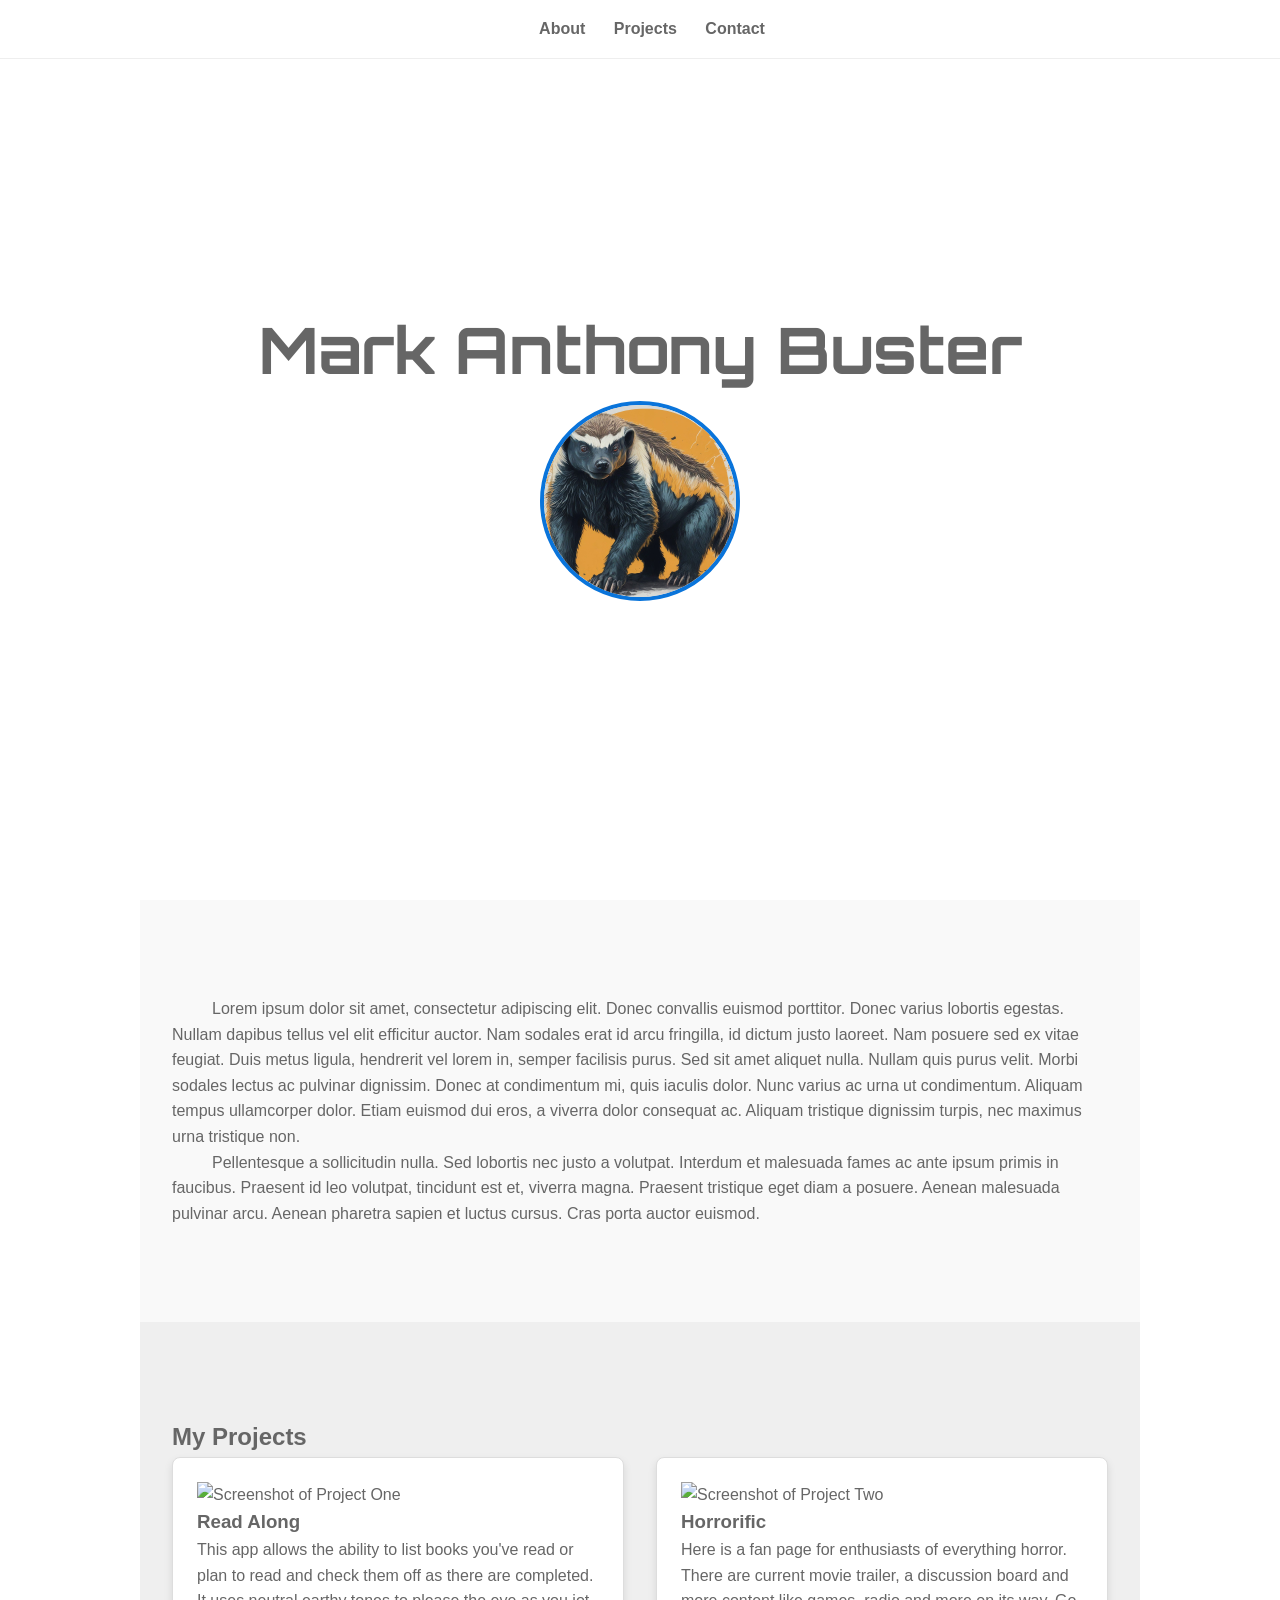
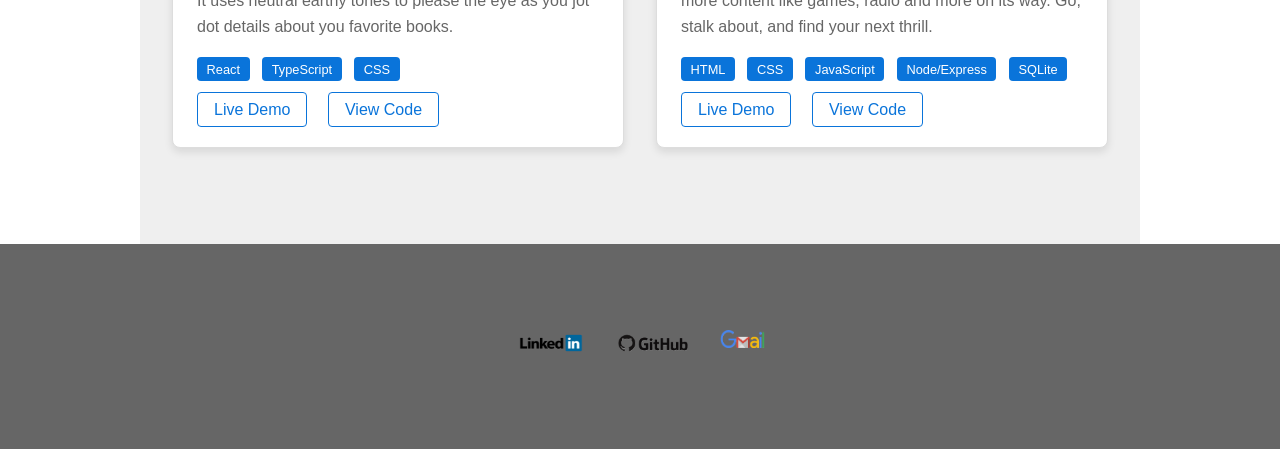
==== commit a929d776: "initial commit, html & css basics" ====
--- a/index.html
+++ b/index.html
@@ -1,548 +1,88 @@
 <!DOCTYPE html>
-<html>
+<html lang="en">
 <head>
-  <meta charset="utf-8">
-  
-  <meta name="renderer" content="webkit">
-  <meta http-equiv="X-UA-Compatible" content="IE=edge" >
-  <link rel="dns-prefetch" href="http://yoursite.com">
-  <title>Hexo</title>
-  <meta name="viewport" content="width=device-width, initial-scale=1, maximum-scale=1">
-  <meta property="og:type" content="website">
-<meta property="og:title" content="Hexo">
-<meta property="og:url" content="http://yoursite.com/index.html">
-<meta property="og:site_name" content="Hexo">
-<meta name="twitter:card" content="summary">
-<meta name="twitter:title" content="Hexo">
-  
-    <link rel="alternative" href="/atom.xml" title="Hexo" type="application/atom+xml">
-  
-  
-    <link rel="icon" href="/favicon.png">
-  
-  <link rel="stylesheet" type="text/css" href="/./main.2d7529.css">
-  <style type="text/css">
-  
-    #container.show {
-      background: linear-gradient(200deg,#a0cfe4,#e8c37e);
-    }
-  </style>
-  
+    <meta charset="UTF-8">
+    <meta name="viewport" content="width=device-width, initial-scale=1.0">
+    <title>Mark Buster | Software Developer</title>
+    <link rel="stylesheet" href="style.css">
+</head>
+<body>
 
-  
+    <header>
+        <nav>
+            <a href="#about">About</a>
+            <a href="#projects">Projects</a>
+            <a href="#contact">Contact</a>
+        </nav>
+    </header>
 
-</head>
+    <main>
+        <section id="hero">
+            <div class="MyName">Mark Anthony Buster</div>
+            <img src="Assets/Images/Myself.jpg" >
+            </section>
 
-<body>
-  <div id="container" q-class="show:isCtnShow">
-    <canvas id="anm-canvas" class="anm-canvas"></canvas>
-    <div class="left-col" q-class="show:isShow">
-      
-<div class="overlay" style="background: #4d4d4d"></div>
-<div class="intrude-less">
-	<header id="header" class="inner">
-		<a href="/" class="profilepic">
-			<img src="null" class="js-avatar">
-		</a>
-		<hgroup>
-		  <h1 class="header-author"><a href="/">John Doe</a></h1>
-		</hgroup>
-		
+        <section id="about">
+            <p class="indented-paragraph">Lorem ipsum dolor sit amet, consectetur adipiscing elit. Donec convallis euismod porttitor. Donec varius lobortis egestas. Nullam dapibus tellus vel elit efficitur auctor. Nam sodales erat id arcu fringilla, id dictum justo laoreet. Nam posuere sed ex vitae feugiat. Duis metus ligula, hendrerit vel lorem in, semper facilisis purus. Sed sit amet aliquet nulla. Nullam quis purus velit. Morbi sodales lectus ac pulvinar dignissim. Donec at condimentum mi, quis iaculis dolor. Nunc varius ac urna ut condimentum. Aliquam tempus ullamcorper dolor. Etiam euismod dui eros, a viverra dolor consequat ac. Aliquam tristique dignissim turpis, nec maximus urna tristique non.</p>
 
-		<nav class="header-menu">
-			<ul>
-			
-				<li><a href="/">主页</a></li>
-	        
-				<li><a href="/tags/随笔/">随笔</a></li>
-	        
-			</ul>
-		</nav>
-		<nav class="header-smart-menu">
-    		
-    			
-    			<a q-on="click: openSlider(e, 'innerArchive')" href="javascript:void(0)">所有文章</a>
-    			
-            
-    			
-    			<a q-on="click: openSlider(e, 'friends')" href="javascript:void(0)">友链</a>
-    			
-            
-    			
-    			<a q-on="click: openSlider(e, 'aboutme')" href="javascript:void(0)">关于我</a>
-    			
-            
-		</nav>
-		<nav class="header-nav">
-			<div class="social">
-				
-					<a class="github" target="_blank" href="#" title="github"><i class="icon-github"></i></a>
-		        
-					<a class="weibo" target="_blank" href="#" title="weibo"><i class="icon-weibo"></i></a>
-		        
-					<a class="rss" target="_blank" href="#" title="rss"><i class="icon-rss"></i></a>
-		        
-					<a class="zhihu" target="_blank" href="#" title="zhihu"><i class="icon-zhihu"></i></a>
-		        
-			</div>
-		</nav>
-	</header>		
-</div>
+            <p class="indented-paragraph">Pellentesque a sollicitudin nulla. Sed lobortis nec justo a volutpat. Interdum et malesuada fames ac ante ipsum primis in faucibus. Praesent id leo volutpat, tincidunt est et, viverra magna. Praesent tristique eget diam a posuere. Aenean malesuada pulvinar arcu. Aenean pharetra sapien et luctus cursus. Cras porta auctor euismod.</p>
 
-    </div>
-    <div class="mid-col" q-class="show:isShow,hide:isShow|isFalse">
-      
-<nav id="mobile-nav">
-  	<div class="overlay js-overlay" style="background: #4d4d4d"></div>
-	<div class="btnctn js-mobile-btnctn">
-  		<div class="slider-trigger list" q-on="click: openSlider(e)"><i class="icon icon-sort"></i></div>
-	</div>
-	<div class="intrude-less">
-		<header id="header" class="inner">
-			<div class="profilepic">
-				<img src="null" class="js-avatar">
-			</div>
-			<hgroup>
-			  <h1 class="header-author js-header-author">John Doe</h1>
-			</hgroup>
-			
-			
-			
-				
-			
-				
-			
-			
-			
-			<nav class="header-nav">
-				<div class="social">
-					
-						<a class="github" target="_blank" href="#" title="github"><i class="icon-github"></i></a>
-			        
-						<a class="weibo" target="_blank" href="#" title="weibo"><i class="icon-weibo"></i></a>
-			        
-						<a class="rss" target="_blank" href="#" title="rss"><i class="icon-rss"></i></a>
-			        
-						<a class="zhihu" target="_blank" href="#" title="zhihu"><i class="icon-zhihu"></i></a>
-			        
-				</div>
-			</nav>
+            </section>
 
-			<nav class="header-menu js-header-menu">
-				<ul style="width: 50%">
-				
-				
-					<li style="width: 50%"><a href="/">主页</a></li>
-		        
-					<li style="width: 50%"><a href="/tags/随笔/">随笔</a></li>
-		        
-				</ul>
-			</nav>
-		</header>				
-	</div>
-	<div class="mobile-mask" style="display:none" q-show="isShow"></div>
-</nav>
-
-      <div id="wrapper" class="body-wrap">
-        <div class="menu-l">
-          <div class="canvas-wrap">
-            <canvas data-colors="#eaeaea" data-sectionHeight="100" data-contentId="js-content" id="myCanvas1" class="anm-canvas"></canvas>
-          </div>
-          <div id="js-content" class="content-ll">
-            
-  
-    <article id="post-Welcome-DomboBlog" class="article article-type-post  article-index" itemscope itemprop="blogPost">
-  <div class="article-inner">
-    
-    <div class="article-entry" itemprop="articleBody">
-      
-        <h1 id="sunnyxx-直播面试题（观看笔记）"><a href="#sunnyxx-直播面试题（观看笔记）" class="headerlink" title="sunnyxx 直播面试题（观看笔记）"></a>sunnyxx 直播面试题（观看笔记）</h1><h1 id="面试题"><a href="#面试题" class="headerlink" title="面试题"></a>面试题</h1><h2 id="1）-property-能使用哪些关键字、作用是什么；下面这4种写法的区别？"><a href="#1）-property-能使用哪些关键字、作用是什么；下面这4种写法的区别？" class="headerlink" title="1）@property 能使用哪些关键字、作用是什么；下面这4种写法的区别？"></a>1）@property 能使用哪些关键字、作用是什么；下面这4种写法的区别？</h2><figure class="highlight plain"><table><tr><td class="gutter"><pre><div class="line">1</div><div class="line">2</div><div class="line">3</div><div class="line">4</div></pre></td><td class="code"><pre><div class="line">@property (nonatomic, strong) NSArray *array0;//mutableArray copy 成array0时，如果array0种的值被改了，会出什么问题呢</div><div class="line">@property (nonatomic, copy) NSArray *array1;//常规写法</div><div class="line">@property (nonatomic, strong) NSMutableArray *array2;//标准写法</div><div class="line">@property (nonatomic, copy) NSMutableArray *array3;// 把Array mutablecopy 成 array3后，array3其实还是 Array对象，如果向其中插入对象的话，则会造成crash</div></pre></td></tr></table></figure>
-<p>copy的深浅拷贝只说是不正确的。<br> copy 是相对于mutablecopy来说，Array mutablecopy可以变成MutableArry，  MutableArry可以copy成Array。同理还有NSdiction。<br> 一个Array mutablecopy 成一个 MutableArray后，Array里面的东西还是原来的东西，里面的元素并没有重新new一个新的东西申请新的内存，这个是浅拷贝，并不是之前说的深拷贝。</p>
-<h2 id="2-下边对象分别都在什么时候释放"><a href="#2-下边对象分别都在什么时候释放" class="headerlink" title="2) 下边对象分别都在什么时候释放"></a>2) 下边对象分别都在什么时候释放</h2><figure class="highlight plain"><table><tr><td class="gutter"><pre><div class="line">1</div><div class="line">2</div><div class="line">3</div><div class="line">4</div><div class="line">5</div><div class="line">6</div><div class="line">7</div><div class="line">8</div><div class="line">9</div><div class="line">10</div><div class="line">11</div></pre></td><td class="code"><pre><div class="line">- (void)ARCProblem&#123;</div><div class="line">    id obj0 = @&quot;sunnyxx&quot;; //会一直在</div><div class="line">    __weak id obj1 = obj0; //__weak obj1的地址指向obj0的对象，所以只要obj0不释放obj1就不会被释放</div><div class="line">    __strong id obj2 = [NSObject new];//obj2 会在用完的时候，obj2被释放</div><div class="line">    __weak id obj3 = [NSObject new]; //obj3 在赋值之后就会被释放，因为没有人强引用obj3，所以在这行结束 obj3就会被释放</div><div class="line">    &#123;</div><div class="line">        id obj4 = [NSObject new];// 在&#123;&#125;区域结束的时候会被释放</div><div class="line">    &#125;</div><div class="line">    __autoreleasing id obj5 = [NSObject new];// obj5是个自动释放的对象，obj5会被加到自动释放池中，会在一个最近的自动释放池中被释放，如果是ARC外面有个autoreleasPool 则会在那个时候被释放，如果是在viewdidload中，则会在runloop的autoreleasPool中释放。</div><div class="line">    __unsafe_unretained id obj6 = self;//相当于retain，obj6不会对self进行影响，理论上obj6在任何时候都会被释放。 unsafe不保证对象时刻都有，可能随时销毁。</div><div class="line">&#125;</div></pre></td></tr></table></figure>
-<h2 id="3）-会发生什么"><a href="#3）-会发生什么" class="headerlink" title="3） 会发生什么"></a>3） 会发生什么</h2><figure class="highlight plain"><table><tr><td class="gutter"><pre><div class="line">1</div><div class="line">2</div><div class="line">3</div><div class="line">4</div><div class="line">5</div><div class="line">6</div><div class="line">7</div></pre></td><td class="code"><pre><div class="line">- (void)viewDidLoad &#123;</div><div class="line">    [super viewDidLoad];</div><div class="line">    self.view = nil;</div><div class="line">    //view Did Load 是在view被load的时候被调用，self.view 是个懒加载的属性，第一次在.view的时候，会load一下view相关方法，在加载完成后悔通知VC执行viewDidLoad方法</div><div class="line">    // 所以在self.view = nil 的时候</div><div class="line"> // 很有可能出现递归，但是如果没有再次调用 self.view 也可能不会出现递归，出现黑屏现象</div><div class="line">&#125;</div></pre></td></tr></table></figure>
-<h2 id="4-block-循环引用的三种解决方案"><a href="#4-block-循环引用的三种解决方案" class="headerlink" title="4) block 循环引用的三种解决方案"></a>4) block 循环引用的三种解决方案</h2><figure class="highlight plain"><table><tr><td class="gutter"><pre><div class="line">1</div><div class="line">2</div><div class="line">3</div><div class="line">4</div><div class="line">5</div><div class="line">6</div><div class="line">7</div><div class="line">8</div><div class="line">9</div><div class="line">10</div><div class="line">11</div><div class="line">12</div><div class="line">13</div><div class="line">14</div><div class="line">15</div><div class="line">16</div><div class="line">17</div><div class="line">18</div><div class="line">19</div><div class="line">20</div><div class="line">21</div><div class="line">22</div><div class="line">23</div><div class="line">24</div><div class="line">25</div><div class="line">26</div><div class="line">27</div><div class="line">28</div><div class="line">29</div><div class="line">30</div><div class="line">31</div><div class="line">32</div><div class="line">33</div><div class="line">34</div></pre></td><td class="code"><pre><div class="line">//如何解决下面代码的问题</div><div class="line">- (void)blockRetainCycleProblem&#123;</div><div class="line">    self.block = ^&#123;</div><div class="line">        NSLog(@&quot;%@&quot;,@[self]);</div><div class="line">    &#125;;</div><div class="line">&#125;</div><div class="line"></div><div class="line"></div><div class="line">// ===== 三种解决办法</div><div class="line">- (void)blockRetainCycleProbleAnswer0&#123;</div><div class="line">    __weak typeof(self) weakSelf;</div><div class="line">    self.block = ^&#123;</div><div class="line">        NSLog(@&quot;%@&quot;,@[weakSelf]);</div><div class="line">    &#125;;</div><div class="line">&#125;</div><div class="line"></div><div class="line">- (void)blockRetainCycleProbleAnswer1&#123;</div><div class="line">    __weak typeof(self) weakSelf;</div><div class="line">    self.block = ^&#123;</div><div class="line">        __weak typeof(weakSelf) strongSelf = weakSelf;</div><div class="line">        NSLog(@&quot;%@&quot;, @[strongSelf]);</div><div class="line">        // 确保在 block块内 self不会被释放, 如果放倒数组里带出block区域，则可能造成crash，self可能被释放掉</div><div class="line">    &#125;;</div><div class="line">&#125;</div><div class="line"></div><div class="line">- (void)blockRetainCycleProbleAnswer2&#123;</div><div class="line">    __weak typeof(self) weakSelf;</div><div class="line">    self.block = ^&#123;</div><div class="line">        __weak typeof(weakSelf) strongSelf = weakSelf;</div><div class="line">        if (strongSelf) &#123;</div><div class="line">            NSLog(@&quot;%@&quot;,@[strongSelf]);</div><div class="line">        &#125;</div><div class="line">    &#125;;</div><div class="line">&#125;</div></pre></td></tr></table></figure>
-<h2 id="5）Block内存管理Extension"><a href="#5）Block内存管理Extension" class="headerlink" title="5）Block内存管理Extension"></a>5）Block内存管理Extension</h2><figure class="highlight plain"><table><tr><td class="gutter"><pre><div class="line">1</div><div class="line">2</div><div class="line">3</div><div class="line">4</div><div class="line">5</div><div class="line">6</div><div class="line">7</div><div class="line">8</div><div class="line">9</div><div class="line">10</div><div class="line">11</div><div class="line">12</div><div class="line">13</div><div class="line">14</div></pre></td><td class="code"><pre><div class="line">///下面的 self 用不用weak</div><div class="line">- (void)blockRetainCycleProblemExt&#123;</div><div class="line">    // 下面的 self 用不用weak</div><div class="line">    [UIView animateWithDuration:1 animations:^&#123;</div><div class="line">        self.view.frame = CGRectMake(1, 2, 3, 4);</div><div class="line">        // 这行block 是瞬间执行的，在这行代码走完，会立即调用这个block方法</div><div class="line">    &#125;];</div><div class="line">    </div><div class="line">    //那这个呢</div><div class="line">    [UIView animateWithDuration:1 delay:1000 options:0 animations:^&#123;</div><div class="line">        self.view.frame = CGRectMake(4, 1, 2, 3);</div><div class="line">        // 这个也是瞬间执行</div><div class="line">    &#125; completion:nil];</div><div class="line">&#125;</div></pre></td></tr></table></figure>
-<h2 id="6-代码规范"><a href="#6-代码规范" class="headerlink" title="6)代码规范"></a>6)代码规范</h2><figure class="highlight plain"><table><tr><td class="gutter"><pre><div class="line">1</div><div class="line">2</div><div class="line">3</div><div class="line">4</div><div class="line">5</div><div class="line">6</div><div class="line">7</div><div class="line">8</div><div class="line">9</div><div class="line">10</div><div class="line">11</div><div class="line">12</div><div class="line">13</div><div class="line">14</div><div class="line">15</div><div class="line">16</div><div class="line">17</div><div class="line">18</div><div class="line">19</div><div class="line">20</div><div class="line">21</div><div class="line">22</div><div class="line">23</div><div class="line">24</div><div class="line">25</div><div class="line">26</div><div class="line">27</div><div class="line">28</div><div class="line">29</div><div class="line">30</div><div class="line">31</div><div class="line">32</div><div class="line">33</div><div class="line">34</div><div class="line">35</div><div class="line">36</div><div class="line">37</div></pre></td><td class="code"><pre><div class="line">#pragma mark - 代码规范 （问题）</div><div class="line">typedef enum &#123;</div><div class="line">    UserSex_Man,</div><div class="line">    UserSex_Womain</div><div class="line">&#125;UserSex;</div><div class="line"></div><div class="line">@interface UserModel : NSObject</div><div class="line"></div><div class="line"></div><div class="line">@property(nonatomic, strong) NSString *name;</div><div class="line">@property(assign, nonatomic) int age;</div><div class="line">@property (nonatomic, assign) UserSex sex;</div><div class="line"></div><div class="line">-(id)initUserModelWithUserName: (NSString*)name withAge:(int)age;</div><div class="line"></div><div class="line">-(void)doLogIn;</div><div class="line">@end</div><div class="line"></div><div class="line"></div><div class="line">#pragma mark - 正确的代码规范</div><div class="line">typedef NS_ENUM(NSUInteger, XXUserGender) &#123;</div><div class="line">    XXUserGenderUndefined,</div><div class="line">    XXUserGenderMale,</div><div class="line">    XXUserGenderFemale</div><div class="line">&#125;;</div><div class="line"></div><div class="line">@interface XXUserModel : NSObject</div><div class="line"></div><div class="line"></div><div class="line">@property (nonatomic, strong) NSString *name;</div><div class="line">@property (nonatomic, assign) int age;</div><div class="line">@property (nonatomic, assign) XXUserGender gender;</div><div class="line"></div><div class="line">-(instancetype)initWithUsername:(NSString *)name age:(NSInteger)age;</div><div class="line"></div><div class="line">-(void)login;</div><div class="line">@end</div></pre></td></tr></table></figure>
-
-      
-
-      
-    </div>
-    <div class="article-info article-info-index">
-      
-      
-      
-
-      
-        <p class="article-more-link">
-          <a class="article-more-a" href="/2017/03/05/Welcome-DomboBlog/">展开全文 >></a>
-        </p>
-      
-
-      
-      <div class="clearfix"></div>
-    </div>
-  </div>
-</article>
-
-
-
-
-
-
-
-
-  
-    <article id="post-Hello-word" class="article article-type-post  article-index" itemscope itemprop="blogPost">
-  <div class="article-inner">
-    
-      <header class="article-header">
-        
-  
-    <h1 itemprop="name">
-      <a class="article-title" href="/2017/03/05/Hello-word/">Hello word</a>
-    </h1>
-  
-
-        
-        <a href="/2017/03/05/Hello-word/" class="archive-article-date">
-  	<time datetime="2017-03-05T06:20:12.000Z" itemprop="datePublished"><i class="icon-calendar icon"></i>2017-03-05</time>
-</a>
-        
-      </header>
-    
-    <div class="article-entry" itemprop="articleBody">
-      
-        
-      
-
-      
-    </div>
-    <div class="article-info article-info-index">
-      
-      
-      
-
-      
-        <p class="article-more-link">
-          <a class="article-more-a" href="/2017/03/05/Hello-word/">展开全文 >></a>
-        </p>
-      
-
-      
-      <div class="clearfix"></div>
-    </div>
-  </div>
-</article>
-
-
-
-
-
-
-
-
-  
-    <article id="post-hello-world" class="article article-type-post  article-index" itemscope itemprop="blogPost">
-  <div class="article-inner">
-    
-      <header class="article-header">
-        
-  
-    <h1 itemprop="name">
-      <a class="article-title" href="/2017/03/05/hello-world/">Hello World</a>
-    </h1>
-  
-
-        
-        <a href="/2017/03/05/hello-world/" class="archive-article-date">
-  	<time datetime="2017-03-05T06:11:31.000Z" itemprop="datePublished"><i class="icon-calendar icon"></i>2017-03-05</time>
-</a>
-        
-      </header>
-    
-    <div class="article-entry" itemprop="articleBody">
-      
-        <p>Welcome to <a href="https://hexo.io/" target="_blank" rel="external">Hexo</a>! This is your very first post. Check <a href="https://hexo.io/docs/" target="_blank" rel="external">documentation</a> for more info. If you get any problems when using Hexo, you can find the answer in <a href="https://hexo.io/docs/troubleshooting.html" target="_blank" rel="external">troubleshooting</a> or you can ask me on <a href="https://github.com/hexojs/hexo/issues" target="_blank" rel="external">GitHub</a>.</p>
-<h2 id="Quick-Start"><a href="#Quick-Start" class="headerlink" title="Quick Start"></a>Quick Start</h2><h3 id="Create-a-new-post"><a href="#Create-a-new-post" class="headerlink" title="Create a new post"></a>Create a new post</h3><figure class="highlight bash"><table><tr><td class="gutter"><pre><div class="line">1</div></pre></td><td class="code"><pre><div class="line">$ hexo new <span class="string">"My New Post"</span></div></pre></td></tr></table></figure>
-<p>More info: <a href="https://hexo.io/docs/writing.html" target="_blank" rel="external">Writing</a></p>
-<h3 id="Run-server"><a href="#Run-server" class="headerlink" title="Run server"></a>Run server</h3><figure class="highlight bash"><table><tr><td class="gutter"><pre><div class="line">1</div></pre></td><td class="code"><pre><div class="line">$ hexo server</div></pre></td></tr></table></figure>
-<p>More info: <a href="https://hexo.io/docs/server.html" target="_blank" rel="external">Server</a></p>
-<h3 id="Generate-static-files"><a href="#Generate-static-files" class="headerlink" title="Generate static files"></a>Generate static files</h3><figure class="highlight bash"><table><tr><td class="gutter"><pre><div class="line">1</div></pre></td><td class="code"><pre><div class="line">$ hexo generate</div></pre></td></tr></table></figure>
-<p>More info: <a href="https://hexo.io/docs/generating.html" target="_blank" rel="external">Generating</a></p>
-<h3 id="Deploy-to-remote-sites"><a href="#Deploy-to-remote-sites" class="headerlink" title="Deploy to remote sites"></a>Deploy to remote sites</h3><figure class="highlight bash"><table><tr><td class="gutter"><pre><div class="line">1</div></pre></td><td class="code"><pre><div class="line">$ hexo deploy</div></pre></td></tr></table></figure>
-<p>More info: <a href="https://hexo.io/docs/deployment.html" target="_blank" rel="external">Deployment</a></p>
-
-      
-
-      
-    </div>
-    <div class="article-info article-info-index">
-      
-      
-      
-
-      
-        <p class="article-more-link">
-          <a class="article-more-a" href="/2017/03/05/hello-world/">展开全文 >></a>
-        </p>
-      
-
-      
-      <div class="clearfix"></div>
-    </div>
-  </div>
-</article>
-
-
-
-
-
-
-
-
-  
-  
-
-
-          </div>
-        </div>
-      </div>
-      <footer id="footer">
-  <div class="outer">
-    <div id="footer-info">
-    	<div class="footer-left">
-    		&copy; 2017 John Doe
-    	</div>
-      	<div class="footer-right">
-      		<a href="http://hexo.io/" target="_blank">Hexo</a>  Theme <a href="https://github.com/litten/hexo-theme-yilia" target="_blank">Yilia</a> by Litten
-      	</div>
-    </div>
-  </div>
-</footer>
-    </div>
-    <script>
-	var yiliaConfig = {
-		mathjax: false,
-		isHome: true,
-		isPost: false,
-		isArchive: false,
-		isTag: false,
-		isCategory: false,
-		open_in_new: false,
-		root: "/",
-		innerArchive: true,
-		showTags: false
-	}
-</script>
-
-<script>!function(t){function n(r){if(e[r])return e[r].exports;var o=e[r]={exports:{},id:r,loaded:!1};return t[r].call(o.exports,o,o.exports,n),o.loaded=!0,o.exports}var e={};return n.m=t,n.c=e,n.p="./",n(0)}([function(t,n,e){"use strict";function r(t){return t&&t.__esModule?t:{default:t}}function o(t,n){var e=/\/|index.html/g;return t.replace(e,"")===n.replace(e,"")}function i(){for(var t=document.querySelectorAll(".js-header-menu li a"),n=window.location.pathname,e=0,r=t.length;e<r;e++){var i=t[e];o(n,i.getAttribute("href"))&&(0,d.default)(i,"active")}}function u(t){for(var n=t.offsetLeft,e=t.offsetParent;null!==e;)n+=e.offsetLeft,e=e.offsetParent;return n}function f(t){for(var n=t.offsetTop,e=t.offsetParent;null!==e;)n+=e.offsetTop,e=e.offsetParent;return n}function c(t,n,e,r,o){var i=u(t),c=f(t)-n;if(c-e<=o){var a=t.$newDom;a||(a=t.cloneNode(!0),(0,h.default)(t,a),t.$newDom=a,a.style.position="fixed",a.style.top=(e||c)+"px",a.style.left=i+"px",a.style.zIndex=r||2,a.style.width="100%",a.style.color="#fff"),a.style.visibility="visible",t.style.visibility="hidden"}else{t.style.visibility="visible";var s=t.$newDom;s&&(s.style.visibility="hidden")}}function a(){var t=document.querySelector(".js-overlay"),n=document.querySelector(".js-header-menu");c(t,document.body.scrollTop,-63,2,0),c(n,document.body.scrollTop,1,3,0)}function s(){document.querySelector("#container").addEventListener("scroll",function(t){a()}),window.addEventListener("scroll",function(t){a()}),a()}function l(){x.default.versions.mobile&&window.screen.width<800&&(i(),s())}var p=e(71),d=r(p),v=e(72),y=(r(v),e(84)),h=r(y),b=e(69),x=r(b),m=e(75),g=r(m),w=e(70);l(),(0,w.addLoadEvent)(function(){g.default.init()}),t.exports={}},function(t,n){var e=t.exports="undefined"!=typeof window&&window.Math==Math?window:"undefined"!=typeof self&&self.Math==Math?self:Function("return this")();"number"==typeof __g&&(__g=e)},function(t,n){var e={}.hasOwnProperty;t.exports=function(t,n){return e.call(t,n)}},function(t,n,e){var r=e(49),o=e(15);t.exports=function(t){return r(o(t))}},function(t,n,e){t.exports=!e(8)(function(){return 7!=Object.defineProperty({},"a",{get:function(){return 7}}).a})},function(t,n,e){var r=e(6),o=e(12);t.exports=e(4)?function(t,n,e){return r.f(t,n,o(1,e))}:function(t,n,e){return t[n]=e,t}},function(t,n,e){var r=e(10),o=e(30),i=e(24),u=Object.defineProperty;n.f=e(4)?Object.defineProperty:function(t,n,e){if(r(t),n=i(n,!0),r(e),o)try{return u(t,n,e)}catch(t){}if("get"in e||"set"in e)throw TypeError("Accessors not supported!");return"value"in e&&(t[n]=e.value),t}},function(t,n,e){var r=e(22)("wks"),o=e(13),i=e(1).Symbol,u="function"==typeof i,f=t.exports=function(t){return r[t]||(r[t]=u&&i[t]||(u?i:o)("Symbol."+t))};f.store=r},function(t,n){t.exports=function(t){try{return!!t()}catch(t){return!0}}},function(t,n,e){var r=e(35),o=e(16);t.exports=Object.keys||function(t){return r(t,o)}},function(t,n,e){var r=e(11);t.exports=function(t){if(!r(t))throw TypeError(t+" is not an object!");return t}},function(t,n){t.exports=function(t){return"object"==typeof t?null!==t:"function"==typeof t}},function(t,n){t.exports=function(t,n){return{enumerable:!(1&t),configurable:!(2&t),writable:!(4&t),value:n}}},function(t,n){var e=0,r=Math.random();t.exports=function(t){return"Symbol(".concat(void 0===t?"":t,")_",(++e+r).toString(36))}},function(t,n){var e=t.exports={version:"2.4.0"};"number"==typeof __e&&(__e=e)},function(t,n){t.exports=function(t){if(void 0==t)throw TypeError("Can't call method on  "+t);return t}},function(t,n){t.exports="constructor,hasOwnProperty,isPrototypeOf,propertyIsEnumerable,toLocaleString,toString,valueOf".split(",")},function(t,n){t.exports={}},function(t,n){t.exports=!0},function(t,n){n.f={}.propertyIsEnumerable},function(t,n,e){var r=e(6).f,o=e(2),i=e(7)("toStringTag");t.exports=function(t,n,e){t&&!o(t=e?t:t.prototype,i)&&r(t,i,{configurable:!0,value:n})}},function(t,n,e){var r=e(22)("keys"),o=e(13);t.exports=function(t){return r[t]||(r[t]=o(t))}},function(t,n,e){var r=e(1),o="__core-js_shared__",i=r[o]||(r[o]={});t.exports=function(t){return i[t]||(i[t]={})}},function(t,n){var e=Math.ceil,r=Math.floor;t.exports=function(t){return isNaN(t=+t)?0:(t>0?r:e)(t)}},function(t,n,e){var r=e(11);t.exports=function(t,n){if(!r(t))return t;var e,o;if(n&&"function"==typeof(e=t.toString)&&!r(o=e.call(t)))return o;if("function"==typeof(e=t.valueOf)&&!r(o=e.call(t)))return o;if(!n&&"function"==typeof(e=t.toString)&&!r(o=e.call(t)))return o;throw TypeError("Can't convert object to primitive value")}},function(t,n,e){var r=e(1),o=e(14),i=e(18),u=e(26),f=e(6).f;t.exports=function(t){var n=o.Symbol||(o.Symbol=i?{}:r.Symbol||{});"_"==t.charAt(0)||t in n||f(n,t,{value:u.f(t)})}},function(t,n,e){n.f=e(7)},function(t,n,e){var r=e(1),o=e(14),i=e(46),u=e(5),f="prototype",c=function(t,n,e){var a,s,l,p=t&c.F,d=t&c.G,v=t&c.S,y=t&c.P,h=t&c.B,b=t&c.W,x=d?o:o[n]||(o[n]={}),m=x[f],g=d?r:v?r[n]:(r[n]||{})[f];d&&(e=n);for(a in e)s=!p&&g&&void 0!==g[a],s&&a in x||(l=s?g[a]:e[a],x[a]=d&&"function"!=typeof g[a]?e[a]:h&&s?i(l,r):b&&g[a]==l?function(t){var n=function(n,e,r){if(this instanceof t){switch(arguments.length){case 0:return new t;case 1:return new t(n);case 2:return new t(n,e)}return new t(n,e,r)}return t.apply(this,arguments)};return n[f]=t[f],n}(l):y&&"function"==typeof l?i(Function.call,l):l,y&&((x.virtual||(x.virtual={}))[a]=l,t&c.R&&m&&!m[a]&&u(m,a,l)))};c.F=1,c.G=2,c.S=4,c.P=8,c.B=16,c.W=32,c.U=64,c.R=128,t.exports=c},function(t,n){var e={}.toString;t.exports=function(t){return e.call(t).slice(8,-1)}},function(t,n,e){var r=e(11),o=e(1).document,i=r(o)&&r(o.createElement);t.exports=function(t){return i?o.createElement(t):{}}},function(t,n,e){t.exports=!e(4)&&!e(8)(function(){return 7!=Object.defineProperty(e(29)("div"),"a",{get:function(){return 7}}).a})},function(t,n,e){"use strict";var r=e(18),o=e(27),i=e(36),u=e(5),f=e(2),c=e(17),a=e(51),s=e(20),l=e(58),p=e(7)("iterator"),d=!([].keys&&"next"in[].keys()),v="@@iterator",y="keys",h="values",b=function(){return this};t.exports=function(t,n,e,x,m,g,w){a(e,n,x);var O,S,_,j=function(t){if(!d&&t in A)return A[t];switch(t){case y:return function(){return new e(this,t)};case h:return function(){return new e(this,t)}}return function(){return new e(this,t)}},P=n+" Iterator",E=m==h,M=!1,A=t.prototype,T=A[p]||A[v]||m&&A[m],L=T||j(m),N=m?E?j("entries"):L:void 0,C="Array"==n?A.entries||T:T;if(C&&(_=l(C.call(new t)),_!==Object.prototype&&(s(_,P,!0),r||f(_,p)||u(_,p,b))),E&&T&&T.name!==h&&(M=!0,L=function(){return T.call(this)}),r&&!w||!d&&!M&&A[p]||u(A,p,L),c[n]=L,c[P]=b,m)if(O={values:E?L:j(h),keys:g?L:j(y),entries:N},w)for(S in O)S in A||i(A,S,O[S]);else o(o.P+o.F*(d||M),n,O);return O}},function(t,n,e){var r=e(10),o=e(55),i=e(16),u=e(21)("IE_PROTO"),f=function(){},c="prototype",a=function(){var t,n=e(29)("iframe"),r=i.length,o="<",u=">";for(n.style.display="none",e(48).appendChild(n),n.src="javascript:",t=n.contentWindow.document,t.open(),t.write(o+"script"+u+"document.F=Object"+o+"/script"+u),t.close(),a=t.F;r--;)delete a[c][i[r]];return a()};t.exports=Object.create||function(t,n){var e;return null!==t?(f[c]=r(t),e=new f,f[c]=null,e[u]=t):e=a(),void 0===n?e:o(e,n)}},function(t,n,e){var r=e(35),o=e(16).concat("length","prototype");n.f=Object.getOwnPropertyNames||function(t){return r(t,o)}},function(t,n){n.f=Object.getOwnPropertySymbols},function(t,n,e){var r=e(2),o=e(3),i=e(45)(!1),u=e(21)("IE_PROTO");t.exports=function(t,n){var e,f=o(t),c=0,a=[];for(e in f)e!=u&&r(f,e)&&a.push(e);for(;n.length>c;)r(f,e=n[c++])&&(~i(a,e)||a.push(e));return a}},function(t,n,e){t.exports=e(5)},function(t,n,e){var r=e(15);t.exports=function(t){return Object(r(t))}},function(t,n,e){t.exports={default:e(41),__esModule:!0}},function(t,n,e){t.exports={default:e(42),__esModule:!0}},function(t,n,e){"use strict";function r(t){return t&&t.__esModule?t:{default:t}}n.__esModule=!0;var o=e(39),i=r(o),u=e(38),f=r(u),c="function"==typeof f.default&&"symbol"==typeof i.default?function(t){return typeof t}:function(t){return t&&"function"==typeof f.default&&t.constructor===f.default&&t!==f.default.prototype?"symbol":typeof t};n.default="function"==typeof f.default&&"symbol"===c(i.default)?function(t){return"undefined"==typeof t?"undefined":c(t)}:function(t){return t&&"function"==typeof f.default&&t.constructor===f.default&&t!==f.default.prototype?"symbol":"undefined"==typeof t?"undefined":c(t)}},function(t,n,e){e(65),e(63),e(66),e(67),t.exports=e(14).Symbol},function(t,n,e){e(64),e(68),t.exports=e(26).f("iterator")},function(t,n){t.exports=function(t){if("function"!=typeof t)throw TypeError(t+" is not a function!");return t}},function(t,n){t.exports=function(){}},function(t,n,e){var r=e(3),o=e(61),i=e(60);t.exports=function(t){return function(n,e,u){var f,c=r(n),a=o(c.length),s=i(u,a);if(t&&e!=e){for(;a>s;)if(f=c[s++],f!=f)return!0}else for(;a>s;s++)if((t||s in c)&&c[s]===e)return t||s||0;return!t&&-1}}},function(t,n,e){var r=e(43);t.exports=function(t,n,e){if(r(t),void 0===n)return t;switch(e){case 1:return function(e){return t.call(n,e)};case 2:return function(e,r){return t.call(n,e,r)};case 3:return function(e,r,o){return t.call(n,e,r,o)}}return function(){return t.apply(n,arguments)}}},function(t,n,e){var r=e(9),o=e(34),i=e(19);t.exports=function(t){var n=r(t),e=o.f;if(e)for(var u,f=e(t),c=i.f,a=0;f.length>a;)c.call(t,u=f[a++])&&n.push(u);return n}},function(t,n,e){t.exports=e(1).document&&document.documentElement},function(t,n,e){var r=e(28);t.exports=Object("z").propertyIsEnumerable(0)?Object:function(t){return"String"==r(t)?t.split(""):Object(t)}},function(t,n,e){var r=e(28);t.exports=Array.isArray||function(t){return"Array"==r(t)}},function(t,n,e){"use strict";var r=e(32),o=e(12),i=e(20),u={};e(5)(u,e(7)("iterator"),function(){return this}),t.exports=function(t,n,e){t.prototype=r(u,{next:o(1,e)}),i(t,n+" Iterator")}},function(t,n){t.exports=function(t,n){return{value:n,done:!!t}}},function(t,n,e){var r=e(9),o=e(3);t.exports=function(t,n){for(var e,i=o(t),u=r(i),f=u.length,c=0;f>c;)if(i[e=u[c++]]===n)return e}},function(t,n,e){var r=e(13)("meta"),o=e(11),i=e(2),u=e(6).f,f=0,c=Object.isExtensible||function(){return!0},a=!e(8)(function(){return c(Object.preventExtensions({}))}),s=function(t){u(t,r,{value:{i:"O"+ ++f,w:{}}})},l=function(t,n){if(!o(t))return"symbol"==typeof t?t:("string"==typeof t?"S":"P")+t;if(!i(t,r)){if(!c(t))return"F";if(!n)return"E";s(t)}return t[r].i},p=function(t,n){if(!i(t,r)){if(!c(t))return!0;if(!n)return!1;s(t)}return t[r].w},d=function(t){return a&&v.NEED&&c(t)&&!i(t,r)&&s(t),t},v=t.exports={KEY:r,NEED:!1,fastKey:l,getWeak:p,onFreeze:d}},function(t,n,e){var r=e(6),o=e(10),i=e(9);t.exports=e(4)?Object.defineProperties:function(t,n){o(t);for(var e,u=i(n),f=u.length,c=0;f>c;)r.f(t,e=u[c++],n[e]);return t}},function(t,n,e){var r=e(19),o=e(12),i=e(3),u=e(24),f=e(2),c=e(30),a=Object.getOwnPropertyDescriptor;n.f=e(4)?a:function(t,n){if(t=i(t),n=u(n,!0),c)try{return a(t,n)}catch(t){}if(f(t,n))return o(!r.f.call(t,n),t[n])}},function(t,n,e){var r=e(3),o=e(33).f,i={}.toString,u="object"==typeof window&&window&&Object.getOwnPropertyNames?Object.getOwnPropertyNames(window):[],f=function(t){try{return o(t)}catch(t){return u.slice()}};t.exports.f=function(t){return u&&"[object Window]"==i.call(t)?f(t):o(r(t))}},function(t,n,e){var r=e(2),o=e(37),i=e(21)("IE_PROTO"),u=Object.prototype;t.exports=Object.getPrototypeOf||function(t){return t=o(t),r(t,i)?t[i]:"function"==typeof t.constructor&&t instanceof t.constructor?t.constructor.prototype:t instanceof Object?u:null}},function(t,n,e){var r=e(23),o=e(15);t.exports=function(t){return function(n,e){var i,u,f=String(o(n)),c=r(e),a=f.length;return c<0||c>=a?t?"":void 0:(i=f.charCodeAt(c),i<55296||i>56319||c+1===a||(u=f.charCodeAt(c+1))<56320||u>57343?t?f.charAt(c):i:t?f.slice(c,c+2):(i-55296<<10)+(u-56320)+65536)}}},function(t,n,e){var r=e(23),o=Math.max,i=Math.min;t.exports=function(t,n){return t=r(t),t<0?o(t+n,0):i(t,n)}},function(t,n,e){var r=e(23),o=Math.min;t.exports=function(t){return t>0?o(r(t),9007199254740991):0}},function(t,n,e){"use strict";var r=e(44),o=e(52),i=e(17),u=e(3);t.exports=e(31)(Array,"Array",function(t,n){this._t=u(t),this._i=0,this._k=n},function(){var t=this._t,n=this._k,e=this._i++;return!t||e>=t.length?(this._t=void 0,o(1)):"keys"==n?o(0,e):"values"==n?o(0,t[e]):o(0,[e,t[e]])},"values"),i.Arguments=i.Array,r("keys"),r("values"),r("entries")},function(t,n){},function(t,n,e){"use strict";var r=e(59)(!0);e(31)(String,"String",function(t){this._t=String(t),this._i=0},function(){var t,n=this._t,e=this._i;return e>=n.length?{value:void 0,done:!0}:(t=r(n,e),this._i+=t.length,{value:t,done:!1})})},function(t,n,e){"use strict";var r=e(1),o=e(2),i=e(4),u=e(27),f=e(36),c=e(54).KEY,a=e(8),s=e(22),l=e(20),p=e(13),d=e(7),v=e(26),y=e(25),h=e(53),b=e(47),x=e(50),m=e(10),g=e(3),w=e(24),O=e(12),S=e(32),_=e(57),j=e(56),P=e(6),E=e(9),M=j.f,A=P.f,T=_.f,L=r.Symbol,N=r.JSON,C=N&&N.stringify,k="prototype",F=d("_hidden"),q=d("toPrimitive"),I={}.propertyIsEnumerable,B=s("symbol-registry"),D=s("symbols"),W=s("op-symbols"),H=Object[k],K="function"==typeof L,R=r.QObject,J=!R||!R[k]||!R[k].findChild,U=i&&a(function(){return 7!=S(A({},"a",{get:function(){return A(this,"a",{value:7}).a}})).a})?function(t,n,e){var r=M(H,n);r&&delete H[n],A(t,n,e),r&&t!==H&&A(H,n,r)}:A,G=function(t){var n=D[t]=S(L[k]);return n._k=t,n},$=K&&"symbol"==typeof L.iterator?function(t){return"symbol"==typeof t}:function(t){return t instanceof L},z=function(t,n,e){return t===H&&z(W,n,e),m(t),n=w(n,!0),m(e),o(D,n)?(e.enumerable?(o(t,F)&&t[F][n]&&(t[F][n]=!1),e=S(e,{enumerable:O(0,!1)})):(o(t,F)||A(t,F,O(1,{})),t[F][n]=!0),U(t,n,e)):A(t,n,e)},Y=function(t,n){m(t);for(var e,r=b(n=g(n)),o=0,i=r.length;i>o;)z(t,e=r[o++],n[e]);return t},Q=function(t,n){return void 0===n?S(t):Y(S(t),n)},X=function(t){var n=I.call(this,t=w(t,!0));return!(this===H&&o(D,t)&&!o(W,t))&&(!(n||!o(this,t)||!o(D,t)||o(this,F)&&this[F][t])||n)},V=function(t,n){if(t=g(t),n=w(n,!0),t!==H||!o(D,n)||o(W,n)){var e=M(t,n);return!e||!o(D,n)||o(t,F)&&t[F][n]||(e.enumerable=!0),e}},Z=function(t){for(var n,e=T(g(t)),r=[],i=0;e.length>i;)o(D,n=e[i++])||n==F||n==c||r.push(n);return r},tt=function(t){for(var n,e=t===H,r=T(e?W:g(t)),i=[],u=0;r.length>u;)!o(D,n=r[u++])||e&&!o(H,n)||i.push(D[n]);return i};K||(L=function(){if(this instanceof L)throw TypeError("Symbol is not a constructor!");var t=p(arguments.length>0?arguments[0]:void 0),n=function(e){this===H&&n.call(W,e),o(this,F)&&o(this[F],t)&&(this[F][t]=!1),U(this,t,O(1,e))};return i&&J&&U(H,t,{configurable:!0,set:n}),G(t)},f(L[k],"toString",function(){return this._k}),j.f=V,P.f=z,e(33).f=_.f=Z,e(19).f=X,e(34).f=tt,i&&!e(18)&&f(H,"propertyIsEnumerable",X,!0),v.f=function(t){return G(d(t))}),u(u.G+u.W+u.F*!K,{Symbol:L});for(var nt="hasInstance,isConcatSpreadable,iterator,match,replace,search,species,split,toPrimitive,toStringTag,unscopables".split(","),et=0;nt.length>et;)d(nt[et++]);for(var nt=E(d.store),et=0;nt.length>et;)y(nt[et++]);u(u.S+u.F*!K,"Symbol",{for:function(t){return o(B,t+="")?B[t]:B[t]=L(t)},keyFor:function(t){if($(t))return h(B,t);throw TypeError(t+" is not a symbol!")},useSetter:function(){J=!0},useSimple:function(){J=!1}}),u(u.S+u.F*!K,"Object",{create:Q,defineProperty:z,defineProperties:Y,getOwnPropertyDescriptor:V,getOwnPropertyNames:Z,getOwnPropertySymbols:tt}),N&&u(u.S+u.F*(!K||a(function(){var t=L();return"[null]"!=C([t])||"{}"!=C({a:t})||"{}"!=C(Object(t))})),"JSON",{stringify:function(t){if(void 0!==t&&!$(t)){for(var n,e,r=[t],o=1;arguments.length>o;)r.push(arguments[o++]);return n=r[1],"function"==typeof n&&(e=n),!e&&x(n)||(n=function(t,n){if(e&&(n=e.call(this,t,n)),!$(n))return n}),r[1]=n,C.apply(N,r)}}}),L[k][q]||e(5)(L[k],q,L[k].valueOf),l(L,"Symbol"),l(Math,"Math",!0),l(r.JSON,"JSON",!0)},function(t,n,e){e(25)("asyncIterator")},function(t,n,e){e(25)("observable")},function(t,n,e){e(62);for(var r=e(1),o=e(5),i=e(17),u=e(7)("toStringTag"),f=["NodeList","DOMTokenList","MediaList","StyleSheetList","CSSRuleList"],c=0;c<5;c++){var a=f[c],s=r[a],l=s&&s.prototype;l&&!l[u]&&o(l,u,a),i[a]=i.Array}},function(t,n){"use strict";var e={versions:function(){var t=window.navigator.userAgent;return{trident:t.indexOf("Trident")>-1,presto:t.indexOf("Presto")>-1,webKit:t.indexOf("AppleWebKit")>-1,gecko:t.indexOf("Gecko")>-1&&t.indexOf("KHTML")==-1,mobile:!!t.match(/AppleWebKit.*Mobile.*/),ios:!!t.match(/\(i[^;]+;( U;)? CPU.+Mac OS X/),android:t.indexOf("Android")>-1||t.indexOf("Linux")>-1,iPhone:t.indexOf("iPhone")>-1||t.indexOf("Mac")>-1,iPad:t.indexOf("iPad")>-1,webApp:t.indexOf("Safari")==-1,weixin:t.indexOf("MicroMessenger")==-1}}()};t.exports=e},function(t,n,e){"use strict";function r(t){return t&&t.__esModule?t:{default:t}}var o=e(40),i=r(o),u=function(){function t(t,n,e){return n||e?String.fromCharCode(n||e):o[t]||t}function n(t){return l[t]}var e=/&quot;|&lt;|&gt;|&amp;|&nbsp;|&apos;|&#(\d+);|&#(\d+)/g,r=/['<> "&]/g,o={"&quot;":'"',"&lt;":"<","&gt;":">","&amp;":"&","&nbsp;":" "},f=/\u00a0/g,c=/<br\s*\/?>/gi,a=/\r?\n/g,s=/\s/g,l={};for(var p in o)l[o[p]]=p;return o["&apos;"]="'",l["'"]="&#39;",{encode:function(t){return t?(""+t).replace(r,n).replace(a,"<br/>").replace(s,"&nbsp;"):""},decode:function(n){return n?(""+n).replace(c,"\n").replace(e,t).replace(f," "):""},encodeBase16:function(t){if(!t)return t;t+="";for(var n=[],e=0,r=t.length;r>e;e++)n.push(t.charCodeAt(e).toString(16).toUpperCase());return n.join("")},encodeBase16forJSON:function(t){if(!t)return t;t=t.replace(/[\u4E00-\u9FBF]/gi,function(t){return escape(t).replace("%u","\\u")});for(var n=[],e=0,r=t.length;r>e;e++)n.push(t.charCodeAt(e).toString(16).toUpperCase());return n.join("")},decodeBase16:function(t){if(!t)return t;t+="";for(var n=[],e=0,r=t.length;r>e;e+=2)n.push(String.fromCharCode("0x"+t.slice(e,e+2)));return n.join("")},encodeObject:function(t){if(t instanceof Array)for(var n=0,e=t.length;e>n;n++)t[n]=u.encodeObject(t[n]);else if("object"==("undefined"==typeof t?"undefined":(0,i.default)(t)))for(var r in t)t[r]=u.encodeObject(t[r]);else if("string"==typeof t)return u.encode(t);return t},loadScript:function(t){var n=document.createElement("script");document.getElementsByTagName("body")[0].appendChild(n),n.setAttribute("src",t)},addLoadEvent:function(t){var n=window.onload;"function"!=typeof window.onload?window.onload=t:window.onload=function(){n(),t()}}}}();t.exports=u},function(t,n){function e(t,n){t.classList?t.classList.add(n):t.className+=" "+n}t.exports=e},function(t,n){function e(t,n){if(t.classList)t.classList.remove(n);else{var e=new RegExp("(^|\\b)"+n.split(" ").join("|")+"(\\b|$)","gi");t.className=t.className.replace(e," ")}}t.exports=e},,,function(t,n){"use strict";function e(){var t=document.querySelector("#page-nav");if(t&&!document.querySelector("#page-nav .extend.prev")&&(t.innerHTML='<a class="extend prev disabled" rel="prev">&laquo; Prev</a>'+t.innerHTML),t&&!document.querySelector("#page-nav .extend.next")&&(t.innerHTML=t.innerHTML+'<a class="extend next disabled" rel="next">Next &raquo;</a>'),yiliaConfig&&yiliaConfig.open_in_new){var n=document.querySelectorAll(".article-entry a:not(.article-more-a)");n.forEach(function(t){t.setAttribute("target","_blank")})}var e=document.querySelector("#js-aboutme");e&&0!==e.length&&(e.innerHTML=e.innerText)}t.exports={init:e}},,,,,,,,,function(t,n){function e(t,n){if("string"==typeof n)return t.insertAdjacentHTML("afterend",n);var e=t.nextSibling;return e?t.parentNode.insertBefore(n,e):t.parentNode.appendChild(n)}t.exports=e}])</script><script src="/./main.2d7529.js"></script><script>!function(){var e=function(e){var t=document.createElement("script");document.getElementsByTagName("body")[0].appendChild(t),t.setAttribute("src",e)};e("/slider.885efe.js")}()</script>
-
-
-    
-<div class="tools-col" q-class="show:isShow,hide:isShow|isFalse" q-on="click:stop(e)">
-  <div class="tools-nav header-menu">
-    
-    
-      
-      
-      
-    
-      
-      
-      
-    
-      
-      
-      
-    
-    
-
-    <ul style="width: 70%">
-    
-    
-      
-      <li style="width: 33.333333333333336%" q-on="click: openSlider(e, 'innerArchive')"><a href="javascript:void(0)" q-class="active:innerArchive">所有文章</a></li>
-      
-        
-      
-      <li style="width: 33.333333333333336%" q-on="click: openSlider(e, 'friends')"><a href="javascript:void(0)" q-class="active:friends">友链</a></li>
-      
-        
-      
-      <li style="width: 33.333333333333336%" q-on="click: openSlider(e, 'aboutme')"><a href="javascript:void(0)" q-class="active:aboutme">关于我</a></li>
-      
-        
-    </ul>
-  </div>
-  <div class="tools-wrap">
-    
-    	<section class="tools-section tools-section-all" q-show="innerArchive">
-        <div class="search-wrap">
-          <input class="search-ipt" q-model="search" type="text" placeholder="find something…">
-          <i class="icon-search icon" q-show="search|isEmptyStr"></i>
-          <i class="icon-close icon" q-show="search|isNotEmptyStr" q-on="click:clearChose(e)"></i>
-        </div>
-        <div class="widget tagcloud search-tag">
-          <p class="search-tag-wording">tag:</p>
-          <label class="search-switch">
-            <input type="checkbox" q-on="click:toggleTag(e)" q-attr="checked:showTags">
-          </label>
-          <ul class="article-tag-list" q-show="showTags">
-            
-            <div class="clearfix"></div>
-          </ul>
-        </div>
-        <ul class="search-ul">
-          <p q-show="jsonFail" style="padding: 20px; font-size: 12px;">
-            缺失模块。<br/>1、在博客根目录（注意不是yilia根目录）执行以下命令：<br/> npm i hexo-generator-json-content --save<br/><br/>
-            2、在根目录_config.yml里添加配置：
-<pre style="font-size: 12px;" q-show="jsonFail">
-  jsonContent:
-    meta: false
-    pages: false
-    posts:
-      title: true
-      date: true
-      path: true
-      text: true
-      raw: false
-      content: false
-      slug: false
-      updated: false
-      comments: false
-      link: false
-      permalink: false
-      excerpt: false
-      categories: false
-      tags: true
-</pre>
-          </p>
-          <li class="search-li" q-repeat="items" q-show="isShow">
-            <a q-attr="href:path|urlformat" class="search-title"><i class="icon-quo-left icon"></i><span q-text="title"></span></a>
-            <p class="search-time">
-              <i class="icon-calendar icon"></i>
-              <span q-text="date|dateformat"></span>
-            </p>
-            <p class="search-tag">
-              <i class="icon-price-tags icon"></i>
-              <span q-repeat="tags" q-on="click:choseTag(e, name)" q-text="name|tagformat"></span>
-            </p>
-          </li>
-        </ul>
-    	</section>
-    
-
-    
-    	<section class="tools-section tools-section-friends" q-show="friends">
-  		
-        <ul class="search-ul">
-          
-            <li class="search-li">
-              <a href="http://localhost:4000/" target="_blank" class="search-title"><i class="icon-quo-left icon"></i>友情链接1</a>
-            </li>
-          
-            <li class="search-li">
-              <a href="http://localhost:4000/" target="_blank" class="search-title"><i class="icon-quo-left icon"></i>友情链接2</a>
-            </li>
-          
-            <li class="search-li">
-              <a href="http://localhost:4000/" target="_blank" class="search-title"><i class="icon-quo-left icon"></i>友情链接3</a>
-            </li>
-          
-            <li class="search-li">
-              <a href="http://localhost:4000/" target="_blank" class="search-title"><i class="icon-quo-left icon"></i>友情链接4</a>
-            </li>
-          
-            <li class="search-li">
-              <a href="http://localhost:4000/" target="_blank" class="search-title"><i class="icon-quo-left icon"></i>友情链接5</a>
-            </li>
-          
-            <li class="search-li">
-              <a href="http://localhost:4000/" target="_blank" class="search-title"><i class="icon-quo-left icon"></i>友情链接6</a>
-            </li>
-          
-        </ul>
-  		
-    	</section>
-    
-
-    
-    	<section class="tools-section tools-section-me" q-show="aboutme">
-  	  	
-  	  		<div class="aboutme-wrap" id="js-aboutme">很惭愧&lt;br&gt;&lt;br&gt;只做了一点微小的工作&lt;br&gt;谢谢大家</div>
-  	  	
-    	</section>
-    
-  </div>
-  
-</div>
-    <!-- Root element of PhotoSwipe. Must have class pswp. -->
-<div class="pswp" tabindex="-1" role="dialog" aria-hidden="true">
-
-    <!-- Background of PhotoSwipe. 
-         It's a separate element as animating opacity is faster than rgba(). -->
-    <div class="pswp__bg"></div>
-
-    <!-- Slides wrapper with overflow:hidden. -->
-    <div class="pswp__scroll-wrap">
-
-        <!-- Container that holds slides. 
-            PhotoSwipe keeps only 3 of them in the DOM to save memory.
-            Don't modify these 3 pswp__item elements, data is added later on. -->
-        <div class="pswp__container">
-            <div class="pswp__item"></div>
-            <div class="pswp__item"></div>
-            <div class="pswp__item"></div>
-        </div>
-
-        <!-- Default (PhotoSwipeUI_Default) interface on top of sliding area. Can be changed. -->
-        <div class="pswp__ui pswp__ui--hidden">
-
-            <div class="pswp__top-bar">
-
-                <!--  Controls are self-explanatory. Order can be changed. -->
-
-                <div class="pswp__counter"></div>
-
-                <button class="pswp__button pswp__button--close" title="Close (Esc)"></button>
-
-                <button class="pswp__button pswp__button--share" style="display:none" title="Share"></button>
-
-                <button class="pswp__button pswp__button--fs" title="Toggle fullscreen"></button>
-
-                <button class="pswp__button pswp__button--zoom" title="Zoom in/out"></button>
-
-                <!-- Preloader demo http://codepen.io/dimsemenov/pen/yyBWoR -->
-                <!-- element will get class pswp__preloader--active when preloader is running -->
-                <div class="pswp__preloader">
-                    <div class="pswp__preloader__icn">
-                      <div class="pswp__preloader__cut">
-                        <div class="pswp__preloader__donut"></div>
-                      </div>
+        <section id="projects">
+            <h2>My Projects</h2>
+            <div class="project-grid">
+                <div class="project-card">
+                    <img src="Assets/Images/project-one-screenshot.jpg" alt="Screenshot of Project One">
+                    <h3>Read Along</h3>
+                    <p>This app allows the ability to list books you've read or plan to read and check them off as there are completed. It uses neutral earthy tones to please the eye as you jot dot details about you favorite books.</p>
+                    <div class="project-tags">
+                        <span class="tag">React</span>
+                        <span class="tag">TypeScript</span>
+                        <span class="tag">CSS</span>
+                    </div>
+                    <div class="project-links">
+                        <a href="#" class="button">Live Demo</a>
+                        <a href="https://github.com/MarkBuster/Book_Tracker" target="_blank" rel="noopener noreferrer" class="button">View Code</a>
                     </div>
                 </div>
-            </div>
+                 <div class="project-card">
+                    <img src="Assets/Images/project-one-screenshot.jpg" alt="Screenshot of Project Two">
+                    <h3>Horrorific</h3>
+                    <p>Here is a fan page for enthusiasts of everything horror. There are current movie trailer, a discussion board and more content like games, radio and more on its way. Go, stalk about, and find your next thrill.</p>
+                    <div class="project-tags">
+                        <span class="tag">HTML</span>
+                        <span class="tag">CSS</span>
+                        <span class="tag">JavaScript</span>
+                        <span class="tag">Node/Express</span>
+                        <span class="tag">SQLite</span>
+                    </div>
+                    <div class="project-links">
+                        <a href="#" class="button">Live Demo</a>
+                        <a href="https://github.com/MarkBuster/CP_HorrorFanPage" target="_blank" rel="noopener noreferrer" class="button">View Code</a>
+                    </div>
+                </div>
+                </div>
+        </section>
+    </main>
 
-            <div class="pswp__share-modal pswp__share-modal--hidden pswp__single-tap">
-                <div class="pswp__share-tooltip"></div> 
-            </div>
+    <footer id="contact">
+            <ul>
+                <li>
+                    <a href="https://www.linkedin.com/in/mabuster123" target="_blank"><img src="Assets/Images/linkedin-logo-trans.png">
+                    </a>
+                </li>
+                <li>
+                    <a href="https://github.com/MarkBuster" target="_blank"><img src="Assets/Images/github-logo-trans.png">
+                    </a>
+                </li>
+                <li>
+                    <a href="mailto:mabuster123@outlook.com" target="_blank"><img id="gmail" src="Assets/Images/Gmail-logo-trans.png">
+                    </a>
+                </li>
+            </ul>
+        </footer>
 
-            <button class="pswp__button pswp__button--arrow--left" title="Previous (arrow left)">
-            </button>
-
-            <button class="pswp__button pswp__button--arrow--right" title="Next (arrow right)">
-            </button>
-
-            <div class="pswp__caption">
-                <div class="pswp__caption__center"></div>
-            </div>
-
-        </div>
-
-    </div>
-
-</div>
-  </div>
+    <script src="script.js"></script>
 </body>
 </html>
--- a/style.css
+++ b/style.css
@@ -0,0 +1,184 @@
+@import url('https://fonts.googleapis.com/css2?family=Orbitron:wght@400..900&display=swap');
+
+:root {
+  --primary-color: #0a74da;
+  --dark-color: #666;
+  --light-color: #f9f9f9;
+  --light-color2: #efefef;
+  --background-color: #ffffff;
+  --body-font: 'Helvetica', 'Arial', sans-serif;
+  --heading-font: 'Orbitron', serif;
+}
+
+* {
+  margin: 0;
+  padding: 0;
+  box-sizing: border-box;
+}
+
+html {
+  scroll-behavior: smooth;
+}
+
+body {
+  font-family: var(--body-font);
+  line-height: 1.6;
+  color: var(--dark-color);
+  background-color: var(--background-color);
+}
+
+header {
+  /* Fixes the header to the top of the page. */
+  position: fixed;
+  top: 0;
+  width: 100%;
+  background-color: rgba(255, 255, 255, 0.9); /* Semi-transparent background */
+  backdrop-filter: blur(10px); /* Adds a modern blur effect */
+  padding: 1rem 2rem;
+  text-align: center;
+  z-index: 1000; /* Ensures it stays on top of other content */
+  border-bottom: 1px solid #eee;
+}
+
+.indented-paragraph{
+text-indent: 40px;
+}
+
+nav a {
+  color: var(--dark-color);
+  text-decoration: none;
+  font-weight: bold;
+  margin-left: 1.5rem; /* Space out the navigation links */
+  transition: color 0.3s ease;
+}
+
+nav a:hover {
+  color: var(--primary-color);
+}
+
+section {
+  padding: 6rem 2rem;
+  max-width: 1000px;
+  margin: auto; /* Centers the sections */
+}
+
+#hero {
+  height: 100vh;
+  display: flex;
+  flex-direction: column;
+  justify-content: center; /* Horizontal */
+  align-items: center; /* Vertical */
+  text-align: center;
+}
+
+#hero img{
+width: 200px;
+height: 200px;
+border-radius: 50%;
+object-fit: cover;
+border: 4px solid var(--primary-color);
+}
+
+.MyName {
+  font-size: 4rem;
+  font-family: var(--heading-font);
+  font-weight: bold;
+}
+
+#about {
+ background-color: var(--light-color);
+ padding-top: 6rem;
+}
+
+/* PROJECTS SECTION */
+#projects {
+  background-color: var(--light-color2);
+  padding-top: 6rem;
+}
+
+footer#contact {
+  text-align: center;
+  padding: 4rem 2rem;
+  background-color: var(--dark-color);
+  color: var(--light-color);
+}
+
+#contact ul {
+  list-style-type: none; /* no bullet points */
+  padding: 0;
+  display: flex; 
+  justify-content: center; 
+  gap: 2rem; 
+}
+
+
+#contact img {
+  width: 70px; 
+  height: 70px; 
+  transition: transform 0.3s ease; 
+}
+
+/* gmail icon adjustment */
+#contact img#gmail {
+  width: 45px;  
+  height: 18px; 
+  transition: transform 0.3s ease; 
+  margin-top: 22px;
+}
+
+/* zoom effect when hovering*/
+#contact img:hover {
+  transform: scale(1.1);
+}
+
+/* Project Cards */
+.project-grid {
+    display: grid;
+    grid-template-columns: repeat(auto-fit, minmax(300px, 1fr));
+    gap: 2rem;
+}
+
+.project-card {
+    background-color: var(--background-color);
+    border: 1px solid #ddd;
+    border-radius: 8px;
+    padding: 1.5rem;
+    box-shadow: 0 4px 8px rgba(0,0,0,0.1);
+    transition: transform 0.3s ease;
+}
+
+.project-card:hover {
+    transform: translateY(-5px);
+}
+
+.project-card h3 {
+    margin-top: 0;
+}
+
+.project-tags {
+    margin: 1rem 0;
+}
+
+.tag {
+    background-color: var(--primary-color);
+    color: white;
+    padding: 0.3rem 0.6rem;
+    border-radius: 4px;
+    font-size: 0.8rem;
+    margin-right: 0.5rem;
+}
+
+.project-links .button {
+    text-decoration: none;
+    color: var(--primary-color);
+    border: 1px solid var(--primary-color);
+    padding: 0.5rem 1rem;
+    border-radius: 4px;
+    margin-right: 1rem;
+    transition: background-color 0.3s ease, color 0.3s ease;
+}
+
+.project-links .button:hover {
+    background-color: var(--primary-color);
+    color: white;
+}
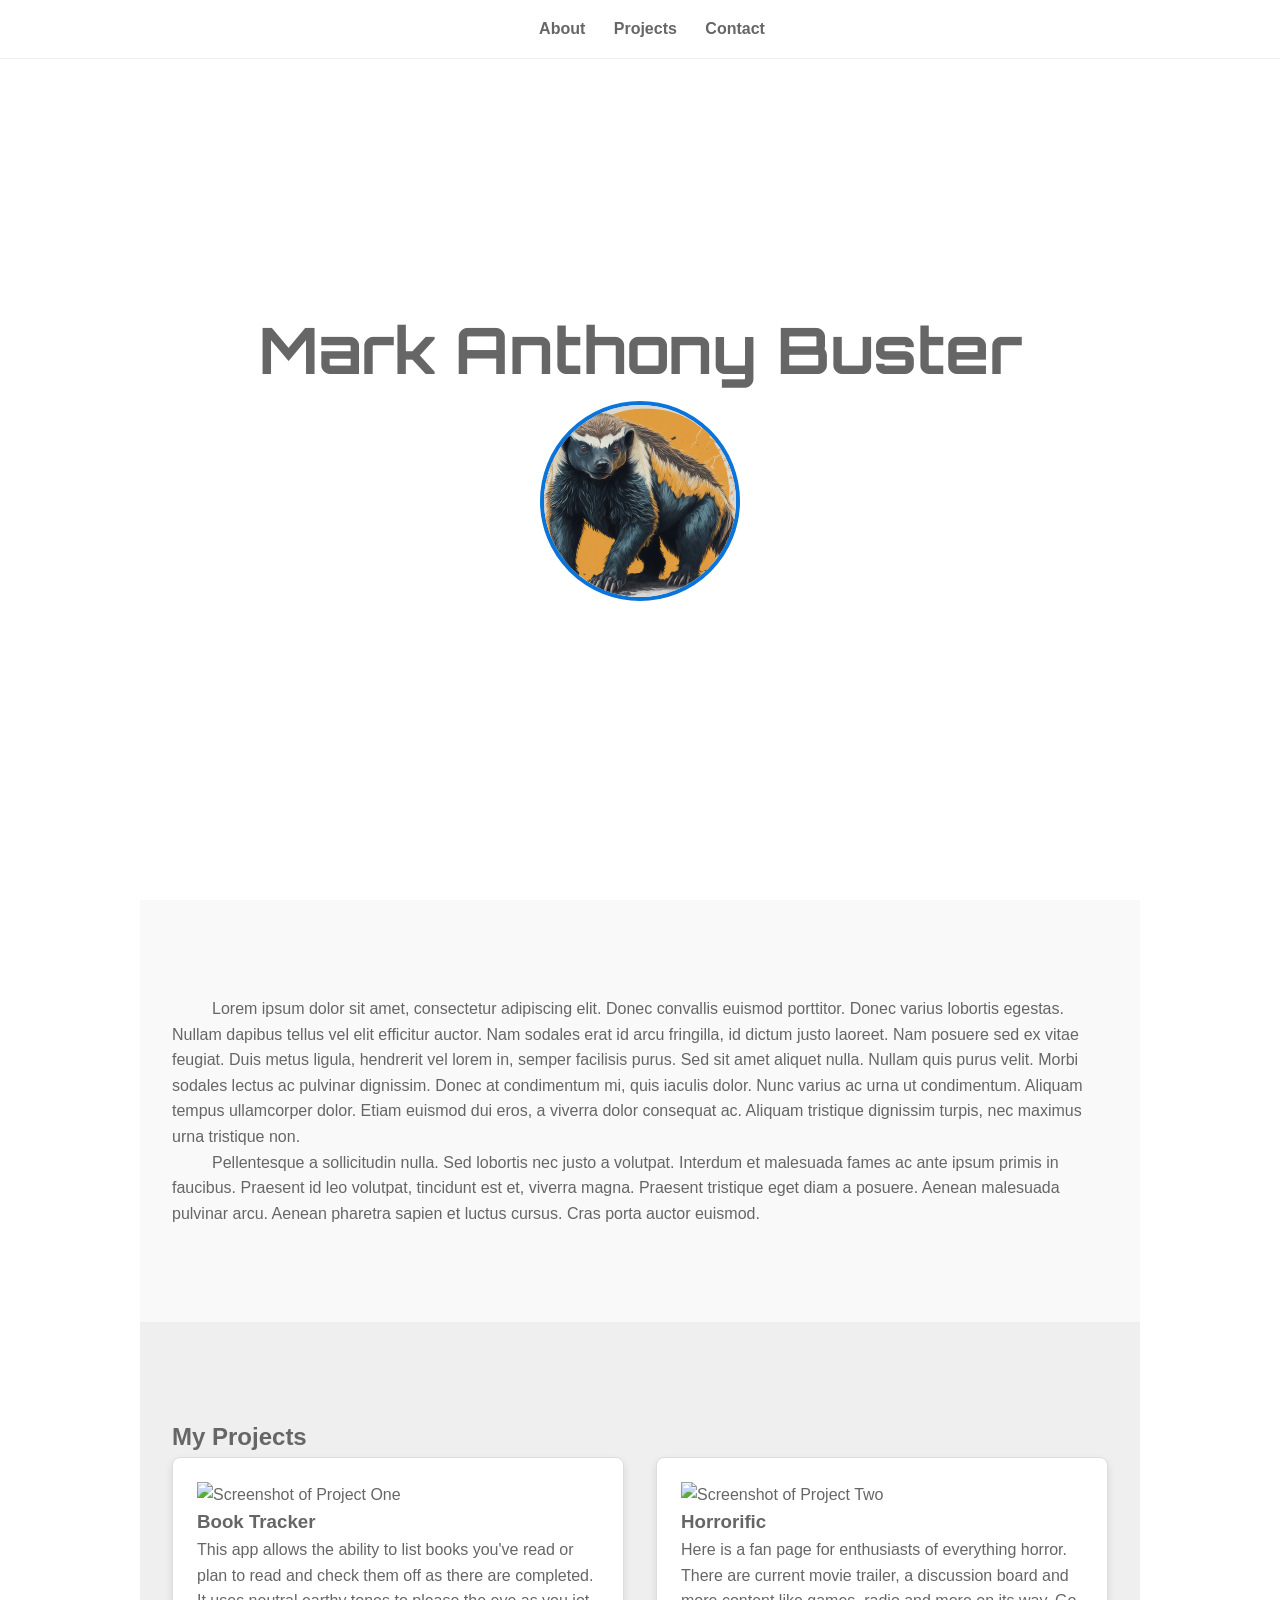
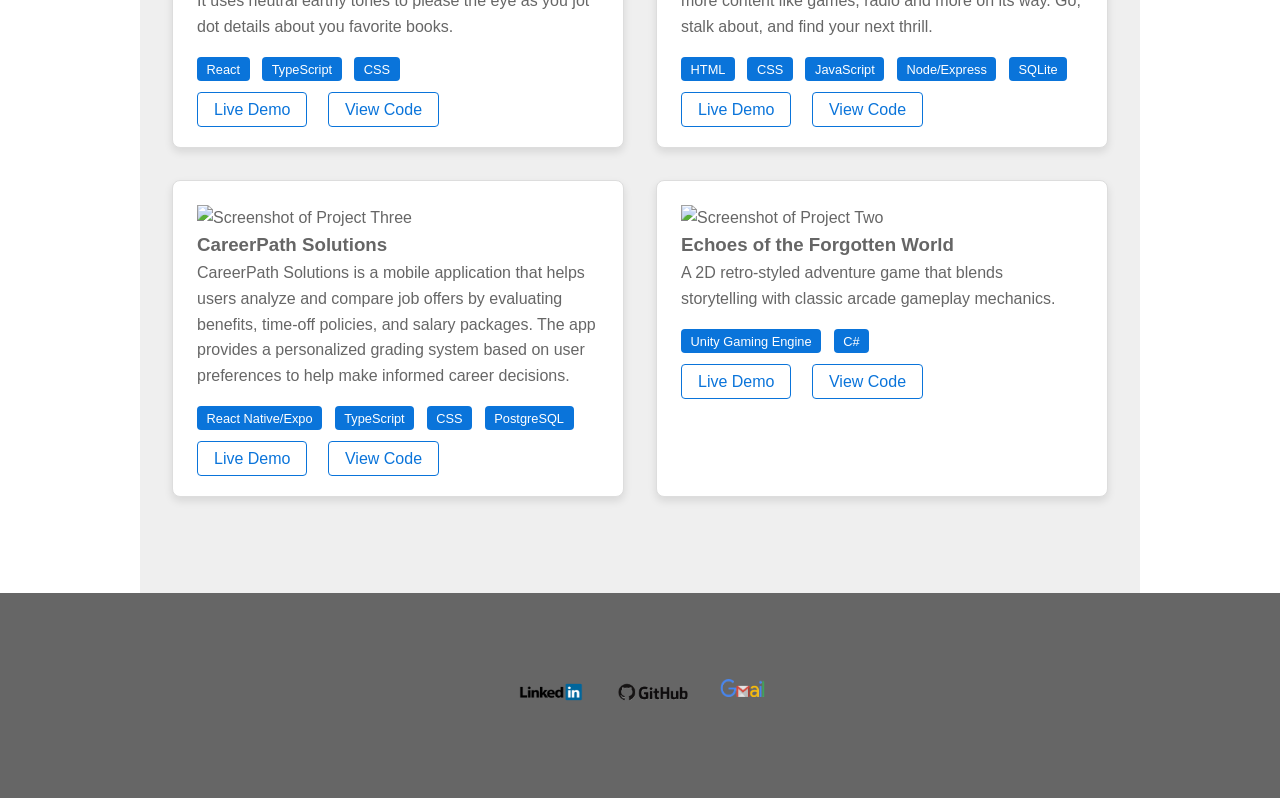
==== commit d534d9fb: "added two more project cards with basic descriptions" ====
--- a/index.html
+++ b/index.html
@@ -32,9 +32,10 @@
         <section id="projects">
             <h2>My Projects</h2>
             <div class="project-grid">
+
                 <div class="project-card">
                     <img src="Assets/Images/project-one-screenshot.jpg" alt="Screenshot of Project One">
-                    <h3>Read Along</h3>
+                    <h3>Book Tracker</h3>
                     <p>This app allows the ability to list books you've read or plan to read and check them off as there are completed. It uses neutral earthy tones to please the eye as you jot dot details about you favorite books.</p>
                     <div class="project-tags">
                         <span class="tag">React</span>
@@ -46,7 +47,8 @@
                         <a href="https://github.com/MarkBuster/Book_Tracker" target="_blank" rel="noopener noreferrer" class="button">View Code</a>
                     </div>
                 </div>
-                 <div class="project-card">
+
+                <div class="project-card">
                     <img src="Assets/Images/project-one-screenshot.jpg" alt="Screenshot of Project Two">
                     <h3>Horrorific</h3>
                     <p>Here is a fan page for enthusiasts of everything horror. There are current movie trailer, a discussion board and more content like games, radio and more on its way. Go, stalk about, and find your next thrill.</p>
@@ -62,6 +64,37 @@
                         <a href="https://github.com/MarkBuster/CP_HorrorFanPage" target="_blank" rel="noopener noreferrer" class="button">View Code</a>
                     </div>
                 </div>
+
+                <div class="project-card">
+                    <img src="Assets/Images/project-one-screenshot.jpg" alt="Screenshot of Project Three">
+                    <h3>CareerPath Solutions</h3>
+                    <p>CareerPath Solutions is a mobile application that helps users analyze and compare job offers by evaluating benefits, time-off policies, and salary packages. The app provides a personalized grading system based on user preferences to help make informed career decisions.</p>
+                    <div class="project-tags">
+                        <span class="tag">React Native/Expo</span>
+                        <span class="tag">TypeScript</span>
+                        <span class="tag">CSS</span>
+                        <span class="tag">PostgreSQL</span>
+                    </div>
+                    <div class="project-links">
+                        <a href="#" class="button">Live Demo</a>
+                        <a href="https://github.com/A-Fujihara/JobOfferRating.git" target="_blank" rel="noopener noreferrer" class="button">View Code</a>
+                    </div>
+                </div>
+
+                <div class="project-card">
+                    <img src="Assets/Images/project-one-screenshot.jpg" alt="Screenshot of Project Two">
+                    <h3>Echoes of the Forgotten World</h3>
+                    <p>A 2D retro-styled adventure game that blends storytelling with classic arcade gameplay mechanics.</p>
+                    <div class="project-tags">
+                        <span class="tag">Unity Gaming Engine</span>
+                        <span class="tag">C#</span>
+                    </div>
+                    <div class="project-links">
+                        <a href="#" class="button">Live Demo</a>
+                        <a href="https://github.com/MarkBuster/Echoes_Of_The_Forgotten_World.git" target="_blank" rel="noopener noreferrer" class="button">View Code</a>
+                    </div>
+                </div>
+
                 </div>
         </section>
     </main>
